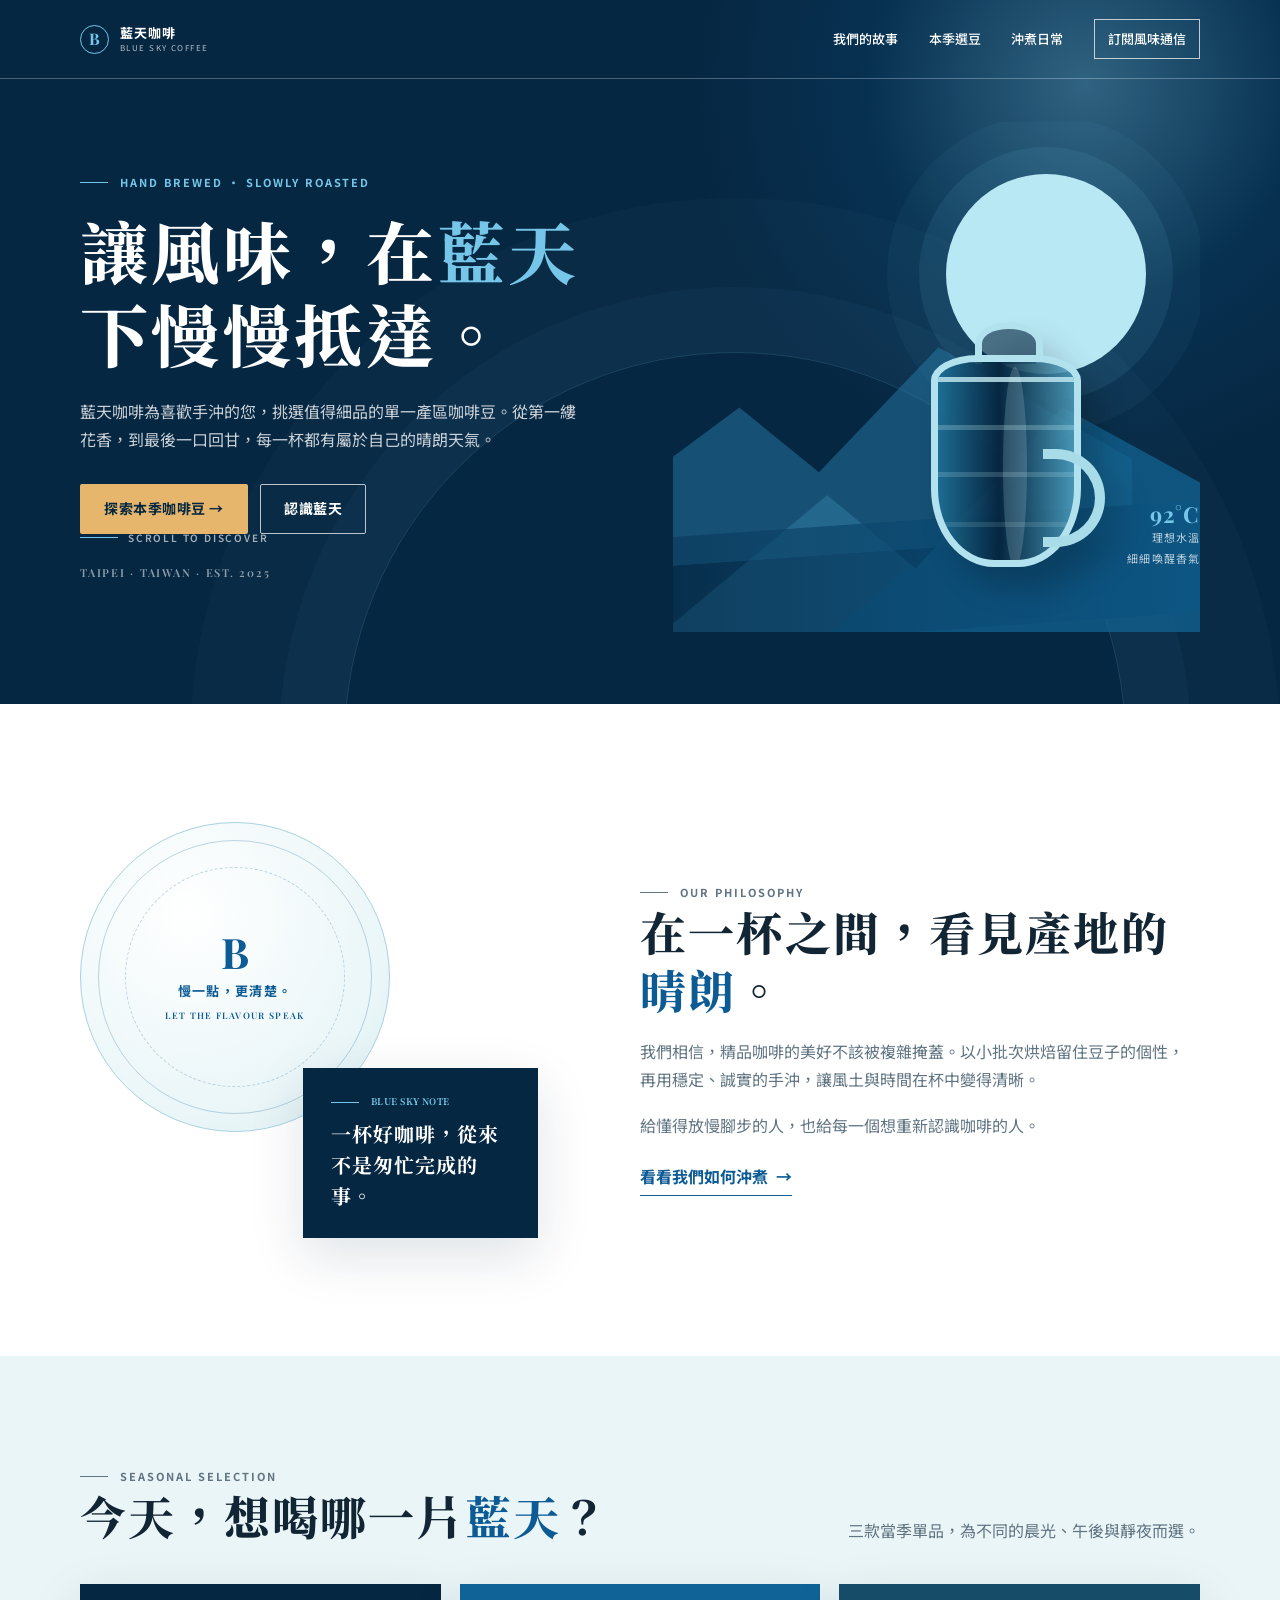
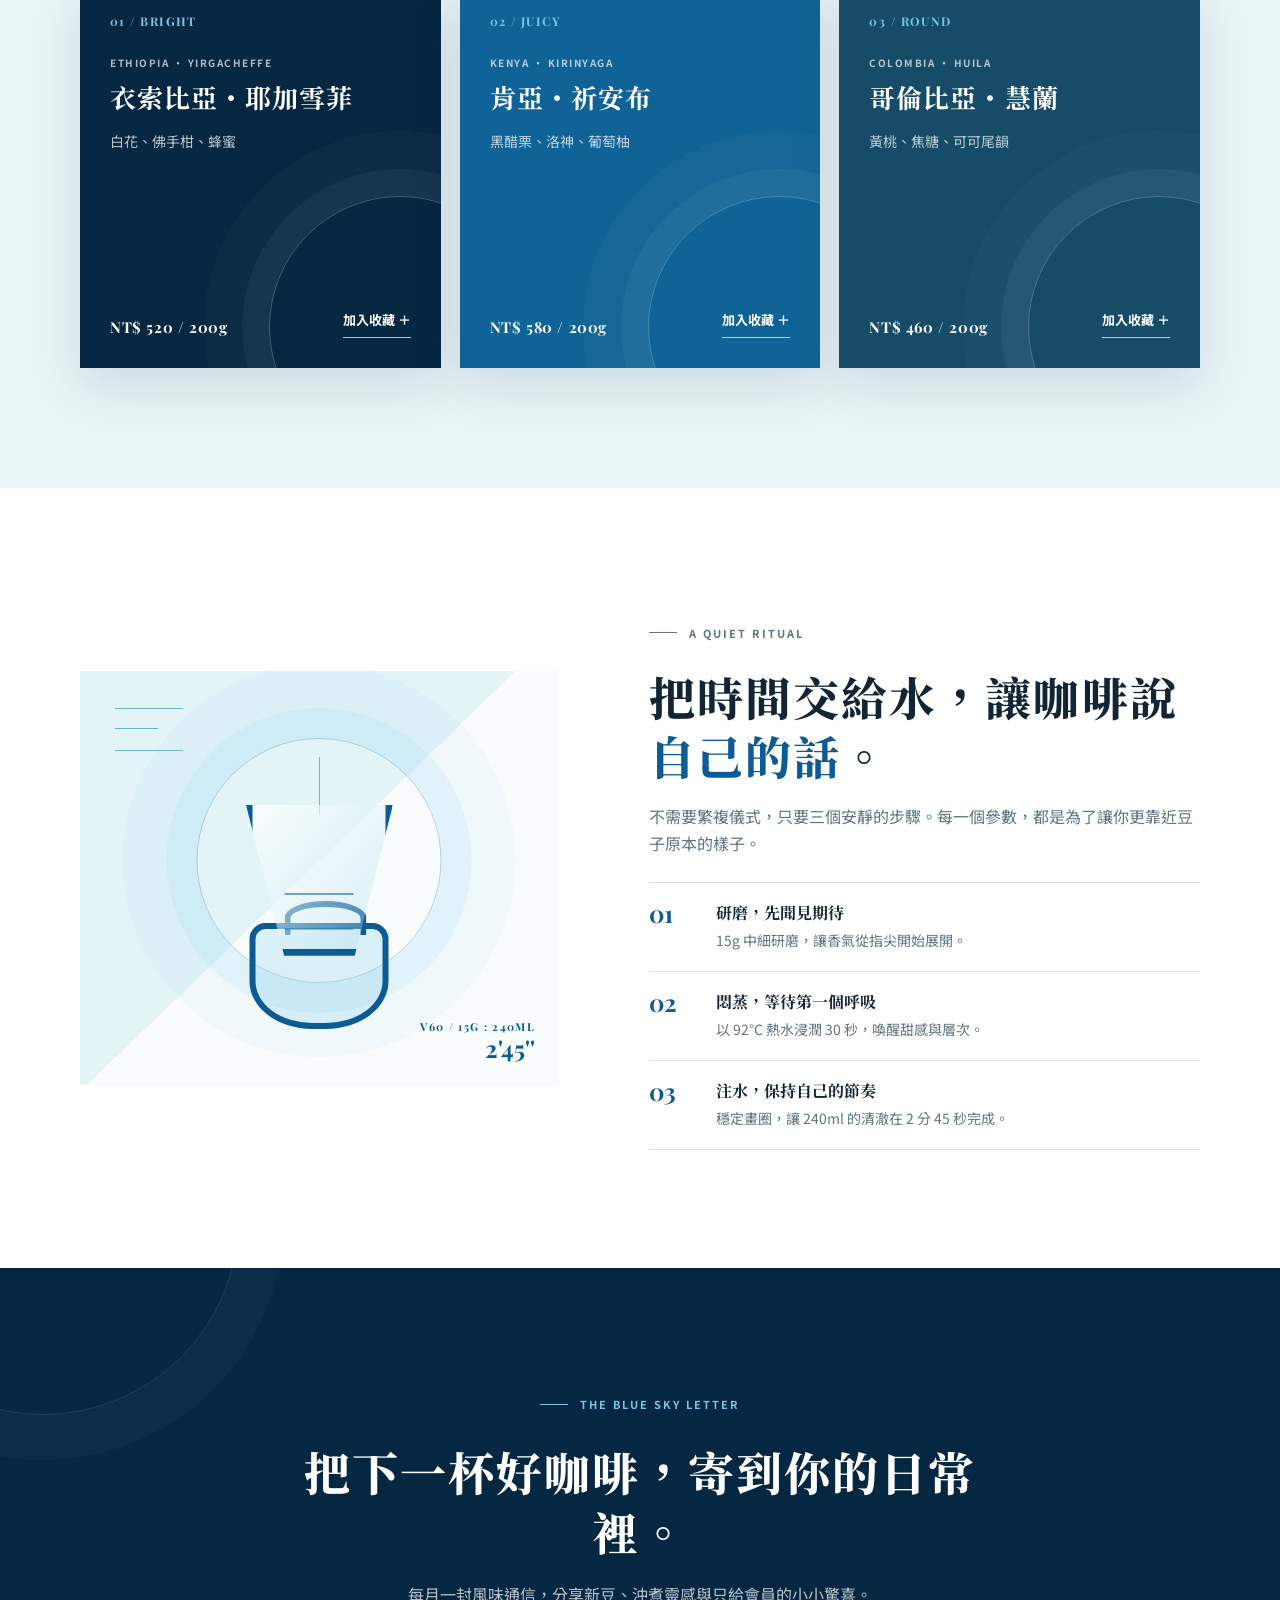
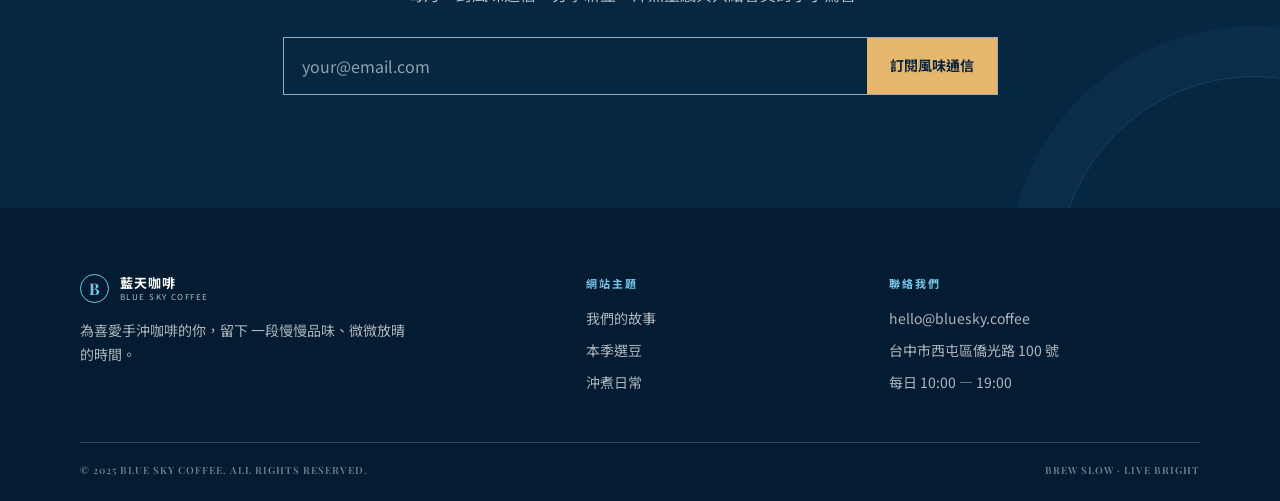
==== onepage/index.html @ ea9c05ab "Initial commit" ====
<!doctype html>
<html lang="zh-Hant">
<head>
  <meta charset="UTF-8">
  <meta name="viewport" content="width=device-width, initial-scale=1.0">
  <meta name="description" content="藍天咖啡，為手沖咖啡愛好者挑選當季精品咖啡豆，讓每一杯都清澈、明亮、值得細品。">
  <title>藍天咖啡｜讓風味，慢慢抵達</title>
  <link rel="preconnect" href="https://fonts.googleapis.com">
  <link rel="preconnect" href="https://fonts.gstatic.com" crossorigin>
  <link href="https://fonts.googleapis.com/css2?family=Noto+Sans+TC:wght@400;500;600;700&family=Noto+Serif+TC:wght@600;700;800;900&family=Playfair+Display:wght@600;700&display=swap" rel="stylesheet">
  <style>
    :root {
      --navy: #062742;
      --blue: #0c5b95;
      --sky: #75c6e8;
      --mist: #eaf5f7;
      --cream: #fbfaf6;
      --ink: #122534;
      --muted: #607482;
      --line: #d7e4e8;
      --sand: #e5b66b;
      --shadow: 0 18px 50px rgba(6, 39, 66, .13);
    }

    * { box-sizing: border-box; }
    html { scroll-behavior: smooth; }
    body {
      margin: 0;
      color: var(--ink);
      background: var(--cream);
      font: 16px/1.7 "Noto Sans TC", sans-serif;
      -webkit-font-smoothing: antialiased;
    }
    a { color: inherit; text-decoration: none; }
    button, input { font: inherit; }
    button { cursor: pointer; }
    .wrap { width: min(1120px, calc(100% - 48px)); margin: 0 auto; }
    .eyebrow {
      display: flex;
      align-items: center;
      gap: 12px;
      margin: 0 0 18px;
      color: var(--blue);
      font-size: 11px;
      font-weight: 700;
      letter-spacing: .18em;
    }
    .eyebrow::before { width: 28px; height: 1px; background: currentColor; content: ""; }
    .section-title {
      margin: 0;
      font: 800 clamp(30px, 4vw, 46px)/1.28 "Noto Serif TC", serif;
      letter-spacing: .045em;
    }
    .text-blue { color: var(--blue); }
    .button, .outline-link {
      display: inline-flex;
      min-height: 50px;
      align-items: center;
      justify-content: center;
      padding: 10px 23px;
      border: 1px solid transparent;
      border-radius: 2px;
      font-size: 14px;
      font-weight: 700;
      letter-spacing: .04em;
      transition: transform .25s ease, background-color .25s ease, color .25s ease, border-color .25s ease;
    }
    .button:hover, .outline-link:hover { transform: translateY(-2px); }
    .button--sand { color: var(--navy); background: var(--sand); }
    .button--sand:hover { background: #f1cb8b; }
    .button--dark { color: var(--navy); background: #fff; }
    .outline-link { border-color: rgba(255,255,255,.72); color: #fff; }
    .outline-link:hover { color: var(--navy); background: #fff; }
    :focus-visible { outline: 3px solid var(--sky); outline-offset: 4px; }

    /* Header & hero */
    .site-header { position: absolute; z-index: 20; top: 0; left: 0; width: 100%; border-bottom: 1px solid rgba(255,255,255,.28); }
    .nav { min-height: 78px; display: flex; align-items: center; justify-content: space-between; gap: 20px; }
    .brand { display: inline-flex; align-items: center; gap: 11px; color: #fff; }
    .brand-mark { width: 29px; height: 29px; display: grid; place-items: center; border: 1px solid var(--sky); border-radius: 50%; color: var(--sky); font: 700 16px/1 "Playfair Display", serif; }
    .brand-copy { display: grid; line-height: 1.05; }
    .brand-copy strong { font-size: 13px; letter-spacing: .08em; }
    .brand-copy small { margin-top: 4px; font-size: 8px; letter-spacing: .18em; opacity: .7; }
    .nav-links { display: flex; align-items: center; gap: clamp(16px, 2.4vw, 31px); }
    .nav-links a { position: relative; color: #fff; font-size: 13px; font-weight: 500; white-space: nowrap; }
    .nav-links a:not(.nav-cta)::after { position: absolute; right: 0; bottom: -5px; left: auto; width: 0; height: 1px; background: var(--sky); content: ""; transition: width .25s ease; }
    .nav-links a:not(.nav-cta):hover::after { right: auto; left: 0; width: 100%; }
    .nav-links .nav-cta { padding: 8px 13px; border: 1px solid rgba(255,255,255,.72); }
    .nav-links .nav-cta:hover { color: var(--navy); background: #fff; }
    .menu-toggle { display: none; width: 42px; height: 42px; border: 1px solid rgba(255,255,255,.7); color: #fff; background: transparent; font-size: 23px; line-height: 1; }

    .hero { position: relative; min-height: 704px; overflow: hidden; color: #fff; background: var(--navy); isolation: isolate; }
    .hero::before { position: absolute; z-index: -2; top: -320px; right: -210px; width: 810px; height: 810px; border-radius: 50%; background: radial-gradient(circle, rgba(117,198,232,.38), rgba(12,91,149,.18) 38%, transparent 69%); content: ""; }
    .hero::after { position: absolute; z-index: -1; right: 12%; bottom: -430px; width: 780px; height: 780px; border: 1px solid rgba(117,198,232,.18); border-radius: 50%; box-shadow: 0 0 0 65px rgba(117,198,232,.035), 0 0 0 154px rgba(117,198,232,.025); content: ""; }
    .hero-grid { min-height: 704px; display: grid; grid-template-columns: 1.02fr .98fr; gap: 45px; align-items: center; padding: 122px 0 72px; }
    .hero-copy { position: relative; z-index: 2; }
    .hero .eyebrow { color: var(--sky); }
    .hero h1 { max-width: 650px; margin: 0 0 23px; font: 800 clamp(42px, 5.5vw, 68px)/1.22 "Noto Serif TC", serif; letter-spacing: .05em; }
    .hero h1 span { color: var(--sky); }
    .hero-lede { max-width: 500px; margin: 0; color: rgba(255,255,255,.79); font-size: 16px; }
    .hero-actions { display: flex; flex-wrap: wrap; gap: 12px; margin-top: 31px; }
    .hero-note { margin: 31px 0 0; color: rgba(255,255,255,.55); font: 600 11px/1.5 "Playfair Display", serif; letter-spacing: .16em; }
    .scroll-cue { position: absolute; bottom: 35px; left: 0; display: flex; align-items: center; gap: 10px; color: rgba(255,255,255,.63); font-size: 10px; font-weight: 600; letter-spacing: .18em; }
    .scroll-cue::before { width: 38px; height: 1px; background: var(--sky); content: ""; }

    .hero-art { position: relative; align-self: stretch; min-height: 470px; overflow: hidden; }
    .hero-art .sun { position: absolute; top: 52px; right: 54px; width: clamp(138px, 18vw, 200px); aspect-ratio: 1; border-radius: 50%; background: #b9e8f5; box-shadow: 0 0 0 27px rgba(117,198,232,.09), 0 0 0 59px rgba(117,198,232,.045); }
    .mountain { position: absolute; right: -11%; bottom: 6px; width: 116%; height: 260px; transform: skewY(-9deg); transform-origin: right bottom; background: linear-gradient(146deg, transparent 0 27%, rgba(61,145,184,.36) 27.3% 48%, rgba(17,97,143,.77) 48.3%); clip-path: polygon(0 62%, 28% 20%, 44% 57%, 68% 4%, 100% 57%, 100% 100%, 0 100%); }
    .mountain--back { right: 13%; bottom: 98px; width: 108%; height: 220px; opacity: .46; transform: skewY(-4deg); background: #2a81ae; clip-path: polygon(0 84%, 31% 30%, 45% 62%, 66% 9%, 100% 66%, 100% 100%, 0 100%); }
    .horizon { position: absolute; right: -4%; bottom: 0; width: 116%; height: 112px; background: linear-gradient(90deg, rgba(7,45,75,.5), #0d5684); transform: skewY(-4deg); }
    .coffee-vessel { position: absolute; z-index: 4; right: 18%; bottom: 36px; width: 192px; height: 274px; filter: drop-shadow(18px 22px 14px rgba(0,0,0,.22)); }
    .vessel-neck { position: absolute; top: 0; left: 62px; width: 68px; height: 42px; border: 7px solid #b3e2ef; border-bottom: 0; border-radius: 50% 50% 0 0; background: rgba(6,39,66,.62); }
    .vessel-body { position: absolute; top: 33px; left: 18px; width: 150px; height: 212px; border: 7px solid #b3e2ef; border-radius: 31% 31% 42% 42% / 12% 12% 37% 37%; background: linear-gradient(90deg, rgba(30,112,151,.9), rgba(5,35,60,.9) 45%, rgba(83,167,198,.8)); overflow: hidden; }
    .vessel-body::before { position: absolute; top: 15px; left: 0; width: 100%; height: 5px; background: rgba(197,237,244,.8); box-shadow: 0 48px rgba(197,237,244,.25), 0 95px rgba(197,237,244,.18), 0 145px rgba(197,237,244,.13); content: ""; }
    .vessel-body::after { position: absolute; top: 5px; left: 48%; width: 24px; height: 200px; border-radius: 50%; background: rgba(218,247,251,.17); content: ""; }
    .vessel-handle { position: absolute; right: 0; bottom: 49px; width: 62px; height: 98px; border: 10px solid #a9dce9; border-left: 0; border-radius: 0 53px 53px 0; }
    .art-label { position: absolute; z-index: 5; right: 0; bottom: 64px; display: grid; gap: 3px; color: rgba(255,255,255,.73); font-size: 11px; letter-spacing: .1em; text-align: right; }
    .art-label strong { color: var(--sky); font: 700 22px/1 "Playfair Display", serif; }

    /* Story */
    .story { padding: 118px 0; background: #fff; }
    .story-grid { display: grid; grid-template-columns: .9fr 1.1fr; gap: clamp(45px, 8vw, 105px); align-items: center; }
    .story-visual { position: relative; min-height: 416px; }
    .seal { position: absolute; top: 0; left: 0; width: 310px; height: 310px; display: grid; place-items: center; border: 1px solid #a8d2df; border-radius: 50%; color: var(--blue); background: radial-gradient(circle at 35% 30%, #fff 0, #eaf6f8 68%, #d9edf1 100%); }
    .seal::before, .seal::after { position: absolute; border: 1px solid rgba(12,91,149,.25); border-radius: 50%; content: ""; }
    .seal::before { inset: 17px; }
    .seal::after { inset: 44px; border-style: dashed; }
    .seal-inner { position: relative; z-index: 1; display: grid; gap: 7px; text-align: center; }
    .seal-inner b { font: 700 42px/1 "Playfair Display", serif; }
    .seal-inner span { font-size: 13px; font-weight: 700; letter-spacing: .1em; }
    .seal-inner small { font: 600 9px/1.5 "Playfair Display", serif; letter-spacing: .15em; }
    .blue-note { position: absolute; right: 0; bottom: 0; width: 235px; padding: 27px 28px; color: #fff; background: var(--navy); box-shadow: var(--shadow); }
    .blue-note .eyebrow { margin-bottom: 9px; color: var(--sky); font-size: 9px; }
    .blue-note p { margin: 0; font: 700 20px/1.55 "Noto Serif TC", serif; letter-spacing: .05em; }
    .story-copy p { margin: 19px 0 0; color: var(--muted); }
    .inline-link { display: inline-flex; align-items: center; gap: 8px; margin-top: 24px; padding-bottom: 5px; border-bottom: 1px solid var(--blue); color: var(--blue); font-weight: 700; }
    .inline-link:hover { color: var(--navy); }

    /* Coffee collection */
    .coffee { padding: 111px 0 120px; background: var(--mist); }
    .section-heading { display: flex; align-items: end; justify-content: space-between; gap: 40px; margin-bottom: 39px; }
    .section-heading p { max-width: 370px; margin: 0; color: var(--muted); }
    .coffee-grid { display: grid; grid-template-columns: repeat(3, 1fr); gap: 19px; }
    .coffee-card { position: relative; min-height: 384px; display: flex; flex-direction: column; overflow: hidden; padding: 30px; color: #fff; background: var(--navy); box-shadow: var(--shadow); }
    .coffee-card:nth-child(2) { background: #106396; }
    .coffee-card:nth-child(3) { background: #164c68; }
    .coffee-card::after { position: absolute; right: -90px; bottom: -90px; width: 260px; height: 260px; border: 1px solid rgba(255,255,255,.24); border-radius: 50%; box-shadow: 0 0 0 27px rgba(255,255,255,.045), 0 0 0 65px rgba(255,255,255,.025); content: ""; }
    .card-top, .coffee-card h3, .flavour, .card-footer { position: relative; z-index: 1; }
    .card-top { color: var(--sky); font: 700 12px/1.3 "Playfair Display", serif; letter-spacing: .12em; }
    .origin { margin: 25px 0 8px; color: rgba(255,255,255,.69); font-size: 10px; font-weight: 700; letter-spacing: .15em; }
    .coffee-card h3 { margin: 0; font: 700 26px/1.38 "Noto Serif TC", serif; letter-spacing: .04em; }
    .flavour { margin: 15px 0 0; color: rgba(255,255,255,.73); font-size: 14px; }
    .card-footer { display: flex; align-items: end; justify-content: space-between; gap: 14px; margin-top: auto; }
    .price { font: 700 15px/1.3 "Playfair Display", serif; letter-spacing: .04em; }
    .save-coffee { padding: 0 0 5px; border: 0; border-bottom: 1px solid rgba(255,255,255,.72); color: #fff; background: transparent; font-size: 13px; font-weight: 700; white-space: nowrap; transition: color .2s, border-color .2s; }
    .save-coffee:hover { border-color: var(--sand); color: var(--sand); }

    /* Brew */
    .brew { padding: 118px 0; background: #fff; }
    .brew-grid { display: grid; grid-template-columns: .93fr 1.07fr; gap: clamp(42px, 8vw, 90px); align-items: center; }
    .brew-art { position: relative; height: 414px; overflow: hidden; background: linear-gradient(136deg, #e3f4f7 0 48%, #f8fcfc 48% 100%); }
    .brew-art::before { position: absolute; top: 37px; left: 35px; width: 68px; height: 41px; border-top: 1px solid #6cb4ce; border-bottom: 1px solid #6cb4ce; content: ""; }
    .brew-art::after { position: absolute; top: 57px; left: 35px; width: 43px; border-top: 1px solid #6cb4ce; content: ""; }
    .water-rings { position: absolute; top: 67px; left: 50%; width: 245px; height: 245px; border: 1px solid rgba(12,91,149,.27); border-radius: 50%; transform: translateX(-50%); box-shadow: 0 0 0 30px rgba(117,198,232,.12), 0 0 0 74px rgba(117,198,232,.065); }
    .water-rings::before { position: absolute; top: 18px; left: 50%; width: 1px; height: 58px; background: #6bb8d1; content: ""; transform: translateX(-50%); }
    .dripper { position: absolute; z-index: 2; top: 134px; left: 50%; width: 147px; height: 151px; border: 7px solid var(--blue); border-top: 0; background: linear-gradient(130deg, rgba(255,255,255,.85), rgba(117,198,232,.25)); clip-path: polygon(0 0, 100% 0, 74% 100%, 26% 100%); transform: translateX(-50%); }
    .dripper::after { position: absolute; right: 32px; bottom: 19px; left: 32px; height: 33px; border-top: 2px solid rgba(12,91,149,.55); border-bottom: 2px solid rgba(12,91,149,.35); content: ""; }
    .carafe { position: absolute; z-index: 1; bottom: 56px; left: 50%; width: 139px; height: 106px; border: 6px solid var(--blue); border-radius: 16px 16px 45% 45%; background: rgba(117,198,232,.23); transform: translateX(-50%); }
    .carafe::before { position: absolute; top: -28px; left: 29px; width: 70px; height: 28px; border: 6px solid var(--blue); border-bottom: 0; border-radius: 50% 50% 0 0; content: ""; }
    .brew-caption { position: absolute; right: 24px; bottom: 19px; color: var(--blue); text-align: right; }
    .brew-caption span { display: block; font: 700 11px/1.5 "Playfair Display", serif; letter-spacing: .12em; }
    .brew-caption strong { font: 700 24px/1.1 "Playfair Display", serif; }
    .brew-copy > p { margin: 18px 0 25px; color: var(--muted); }
    .brew-steps { border-top: 1px solid var(--line); }
    .brew-step { display: grid; grid-template-columns: 52px 1fr; gap: 15px; padding: 18px 0; border-bottom: 1px solid var(--line); }
    .step-number { color: var(--blue); font: 700 24px/1 "Playfair Display", serif; }
    .brew-step h3 { margin: 0; font: 700 16px/1.5 "Noto Serif TC", serif; }
    .brew-step p { margin: 4px 0 0; color: var(--muted); font-size: 14px; }

    /* Subscribe and footer */
    .visit { position: relative; overflow: hidden; padding: 108px 0 113px; color: #fff; text-align: center; background: var(--navy); }
    .visit::before, .visit::after { position: absolute; width: 390px; height: 390px; border: 1px solid rgba(117,198,232,.17); border-radius: 50%; content: ""; }
    .visit::before { top: -245px; left: -153px; box-shadow: 0 0 0 45px rgba(117,198,232,.035); }
    .visit::after { right: -170px; bottom: -260px; box-shadow: 0 0 0 50px rgba(117,198,232,.035); }
    .visit .wrap { position: relative; z-index: 1; max-width: 715px; }
    .visit .eyebrow { justify-content: center; color: var(--sky); }
    .visit h2 { margin: 0; font: 800 clamp(30px, 4vw, 46px)/1.3 "Noto Serif TC", serif; letter-spacing: .045em; }
    .visit p { max-width: 510px; margin: 19px auto 29px; color: rgba(255,255,255,.72); }
    .subscribe-form { display: flex; min-height: 58px; border: 1px solid rgba(255,255,255,.62); }
    .subscribe-form input { min-width: 0; flex: 1; padding: 0 18px; border: 0; color: #fff; outline: none; background: transparent; }
    .subscribe-form input::placeholder { color: rgba(255,255,255,.56); }
    .subscribe-form button { padding: 0 23px; border: 0; color: var(--navy); background: var(--sand); font-size: 14px; font-weight: 700; white-space: nowrap; transition: background .2s; }
    .subscribe-form button:hover { background: #f1cb8b; }
    .site-footer { padding: 66px 0 23px; color: rgba(255,255,255,.68); background: #031c31; }
    .footer-grid { display: grid; grid-template-columns: 1.45fr .8fr 1fr; gap: 55px; padding-bottom: 48px; }
    .footer-brand .brand { margin-bottom: 16px; }
    .footer-brand p { max-width: 330px; margin: 0; font-size: 14px; }
    .footer-title { margin: 0 0 14px; color: var(--sky); font-size: 11px; font-weight: 700; letter-spacing: .18em; }
    .footer-links { display: grid; gap: 8px; font-size: 14px; }
    .footer-links a:hover { color: var(--sky); }
    .footer-links address { font-style: normal; }
    .footer-bottom { display: flex; justify-content: space-between; gap: 20px; padding-top: 20px; border-top: 1px solid rgba(255,255,255,.17); color: rgba(255,255,255,.44); font: 600 10px/1.5 "Playfair Display", serif; letter-spacing: .1em; }

    .toast { position: fixed; z-index: 50; right: 22px; bottom: 22px; max-width: min(370px, calc(100vw - 44px)); padding: 14px 18px; border-left: 3px solid var(--sand); color: #fff; background: var(--navy); box-shadow: var(--shadow); font-size: 14px; opacity: 0; pointer-events: none; transform: translateY(12px); transition: opacity .25s ease, transform .25s ease; }
    .toast.show { opacity: 1; transform: translateY(0); }
    .reveal { opacity: 0; transform: translateY(18px); transition: opacity .65s ease, transform .65s ease; }
    .reveal.visible { opacity: 1; transform: translateY(0); }

    @media (max-width: 820px) {
      .menu-toggle { display: grid; place-items: center; }
      .nav { position: relative; }
      .nav-links { position: absolute; top: 78px; right: -24px; left: -24px; max-height: 0; display: grid; gap: 0; overflow: hidden; background: #05233c; transition: max-height .35s ease; }
      .nav-links.open { max-height: 300px; border-top: 1px solid rgba(255,255,255,.16); }
      .nav-links a { display: block; padding: 13px 24px; }
      .nav-links .nav-cta { margin: 5px 24px 15px; padding: 10px 13px; text-align: center; }
      .hero { min-height: 710px; }
      .hero-grid { min-height: 710px; grid-template-columns: 1fr; gap: 0; padding: 118px 0 43px; }
      .hero-art { min-height: 276px; margin-top: -9px; }
      .hero-art .sun { top: 19px; right: 20%; width: 130px; }
      .mountain { height: 180px; }
      .mountain--back { bottom: 69px; height: 150px; }
      .coffee-vessel { right: 17%; bottom: -12px; transform: scale(.72); transform-origin: bottom right; }
      .art-label { display: none; }
      .scroll-cue { display: none; }
      .story-grid, .brew-grid { grid-template-columns: 1fr; }
      .story-visual { max-width: 525px; width: 100%; min-height: 400px; }
      .coffee-grid { grid-template-columns: repeat(2, 1fr); }
      .coffee-card:nth-child(3) { grid-column: span 2; }
      .footer-grid { grid-template-columns: 1fr 1fr; }
      .footer-brand { grid-column: 1 / -1; }
    }
    @media (max-width: 560px) {
      .wrap { width: calc(100% - 34px); }
      .nav-links { right: -17px; left: -17px; }
      .hero { min-height: 680px; }
      .hero-grid { min-height: 680px; padding-top: 106px; }
      .hero h1 { font-size: 40px; }
      .hero-lede { font-size: 14px; }
      .hero-actions { gap: 9px; margin-top: 24px; }
      .hero-actions .button, .hero-actions .outline-link { min-height: 46px; padding: 8px 15px; font-size: 13px; }
      .hero-note { margin-top: 21px; }
      .hero-art { min-height: 219px; }
      .hero-art .sun { width: 92px; }
      .coffee-vessel { right: 5%; bottom: -48px; transform: scale(.57); }
      .story, .coffee, .brew { padding: 76px 0; }
      .seal { width: 245px; height: 245px; }
      .seal-inner b { font-size: 35px; }
      .story-visual { min-height: 347px; }
      .blue-note { width: 185px; padding: 20px; }
      .blue-note p { font-size: 16px; }
      .section-heading { display: block; margin-bottom: 28px; }
      .section-heading p { margin-top: 14px; font-size: 14px; }
      .coffee-grid { grid-template-columns: 1fr; }
      .coffee-card, .coffee-card:nth-child(3) { min-height: 330px; grid-column: auto; }
      .coffee-card { padding: 25px; }
      .brew-art { height: 310px; }
      .water-rings { top: 45px; width: 178px; height: 178px; box-shadow: 0 0 0 23px rgba(117,198,232,.12), 0 0 0 53px rgba(117,198,232,.065); }
      .dripper { top: 95px; transform: translateX(-50%) scale(.75); }
      .carafe { bottom: 37px; transform: translateX(-50%) scale(.75); }
      .visit { padding: 76px 0; }
      .subscribe-form { display: grid; gap: 0; border: 0; }
      .subscribe-form input { min-height: 54px; border: 1px solid rgba(255,255,255,.62); }
      .subscribe-form button { min-height: 54px; margin-top: 10px; }
      .footer-grid { grid-template-columns: 1fr; gap: 33px; }
      .footer-brand { grid-column: auto; }
      .footer-bottom { display: grid; gap: 8px; }
    }
    @media (prefers-reduced-motion: reduce) {
      html { scroll-behavior: auto; }
      *, *::before, *::after { transition-duration: .01ms !important; animation-duration: .01ms !important; animation-iteration-count: 1 !important; }
      .reveal { opacity: 1; transform: none; }
    }
  </style>
</head>
<body>
  <header class="site-header" id="top">
    <nav class="nav wrap" aria-label="主要導覽">
      <a class="brand" href="#top" aria-label="回到藍天咖啡首頁">
        <span class="brand-mark" aria-hidden="true">B</span>
        <span class="brand-copy"><strong>藍天咖啡</strong><small>BLUE SKY COFFEE</small></span>
      </a>
      <button class="menu-toggle" type="button" aria-controls="navLinks" aria-expanded="false" aria-label="開啟導覽選單">☰</button>
      <div class="nav-links" id="navLinks">
        <a href="#story">我們的故事</a>
        <a href="#coffee">本季選豆</a>
        <a href="#brew">沖煮日常</a>
        <a class="nav-cta" href="#visit">訂閱風味通信</a>
      </div>
    </nav>
  </header>

  <main>
    <section class="hero" aria-labelledby="heroTitle">
      <div class="wrap hero-grid">
        <div class="hero-copy">
          <p class="eyebrow">HAND BREWED · SLOWLY ROASTED</p>
          <h1 id="heroTitle">讓風味，在<span>藍天</span>下慢慢抵達。</h1>
          <p class="hero-lede">藍天咖啡為喜歡手沖的您，挑選值得細品的單一產區咖啡豆。從第一縷花香，到最後一口回甘，每一杯都有屬於自己的晴朗天氣。</p>
          <div class="hero-actions">
            <a class="button button--sand" href="#coffee">探索本季咖啡豆 →</a>
            <a class="outline-link" href="#story">認識藍天</a>
          </div>
          <p class="hero-note">TAIPEI · TAIWAN · EST. 2025</p>
          <span class="scroll-cue">SCROLL TO DISCOVER</span>
        </div>
        <div class="hero-art" aria-hidden="true">
          <div class="sun"></div>
          <div class="mountain mountain--back"></div>
          <div class="mountain"></div>
          <div class="horizon"></div>
          <div class="coffee-vessel"><div class="vessel-neck"></div><div class="vessel-body"></div><div class="vessel-handle"></div></div>
          <div class="art-label"><strong>92°C</strong><span>理想水溫</span><span>細細喚醒香氣</span></div>
        </div>
      </div>
    </section>

    <section class="story" id="story" aria-labelledby="storyTitle">
      <div class="wrap story-grid">
        <div class="story-visual reveal" aria-hidden="true">
          <div class="seal"><div class="seal-inner"><b>B</b><span>慢一點，更清楚。</span><small>LET THE FLAVOUR SPEAK</small></div></div>
          <aside class="blue-note"><p class="eyebrow">BLUE SKY NOTE</p><p>一杯好咖啡，從來不是匆忙完成的事。</p></aside>
        </div>
        <div class="story-copy reveal">
          <p class="eyebrow">OUR PHILOSOPHY</p>
          <h2 class="section-title" id="storyTitle">在一杯之間，看見產地的<span class="text-blue">晴朗</span>。</h2>
          <p>我們相信，精品咖啡的美好不該被複雜掩蓋。以小批次烘焙留住豆子的個性，再用穩定、誠實的手沖，讓風土與時間在杯中變得清晰。</p>
          <p>給懂得放慢腳步的人，也給每一個想重新認識咖啡的人。</p>
          <a class="inline-link" href="#brew">看看我們如何沖煮 <span aria-hidden="true">→</span></a>
        </div>
      </div>
    </section>

    <section class="coffee" id="coffee" aria-labelledby="coffeeTitle">
      <div class="wrap">
        <div class="section-heading reveal">
          <div><p class="eyebrow">SEASONAL SELECTION</p><h2 class="section-title" id="coffeeTitle">今天，想喝哪一片<span class="text-blue">藍天</span>？</h2></div>
          <p>三款當季單品，為不同的晨光、午後與靜夜而選。</p>
        </div>
        <div class="coffee-grid">
          <article class="coffee-card reveal">
            <div class="card-top">01 / BRIGHT</div><p class="origin">ETHIOPIA · YIRGACHEFFE</p><h3>衣索比亞・耶加雪菲</h3><p class="flavour">白花、佛手柑、蜂蜜</p>
            <div class="card-footer"><span class="price">NT$ 520 / 200g</span><button class="save-coffee" type="button" data-coffee="衣索比亞・耶加雪菲">加入收藏 ＋</button></div>
          </article>
          <article class="coffee-card reveal">
            <div class="card-top">02 / JUICY</div><p class="origin">KENYA · KIRINYAGA</p><h3>肯亞・祈安布</h3><p class="flavour">黑醋栗、洛神、葡萄柚</p>
            <div class="card-footer"><span class="price">NT$ 580 / 200g</span><button class="save-coffee" type="button" data-coffee="肯亞・祈安布">加入收藏 ＋</button></div>
          </article>
          <article class="coffee-card reveal">
            <div class="card-top">03 / ROUND</div><p class="origin">COLOMBIA · HUILA</p><h3>哥倫比亞・慧蘭</h3><p class="flavour">黃桃、焦糖、可可尾韻</p>
            <div class="card-footer"><span class="price">NT$ 460 / 200g</span><button class="save-coffee" type="button" data-coffee="哥倫比亞・慧蘭">加入收藏 ＋</button></div>
          </article>
        </div>
      </div>
    </section>

    <section class="brew" id="brew" aria-labelledby="brewTitle">
      <div class="wrap brew-grid">
        <div class="brew-art reveal" aria-hidden="true"><div class="water-rings"></div><div class="dripper"></div><div class="carafe"></div><div class="brew-caption"><span>V60 / 15G : 240ML</span><strong>2'45''</strong></div></div>
        <div class="brew-copy reveal">
          <p class="eyebrow">A QUIET RITUAL</p>
          <h2 class="section-title" id="brewTitle">把時間交給水，讓咖啡說<span class="text-blue">自己的話</span>。</h2>
          <p>不需要繁複儀式，只要三個安靜的步驟。每一個參數，都是為了讓你更靠近豆子原本的樣子。</p>
          <div class="brew-steps">
            <div class="brew-step"><span class="step-number">01</span><div><h3>研磨，先聞見期待</h3><p>15g 中細研磨，讓香氣從指尖開始展開。</p></div></div>
            <div class="brew-step"><span class="step-number">02</span><div><h3>悶蒸，等待第一個呼吸</h3><p>以 92°C 熱水浸潤 30 秒，喚醒甜感與層次。</p></div></div>
            <div class="brew-step"><span class="step-number">03</span><div><h3>注水，保持自己的節奏</h3><p>穩定畫圈，讓 240ml 的清澈在 2 分 45 秒完成。</p></div></div>
          </div>
        </div>
      </div>
    </section>

    <section class="visit" id="visit" aria-labelledby="visitTitle">
      <div class="wrap reveal">
        <p class="eyebrow">THE BLUE SKY LETTER</p>
        <h2 id="visitTitle">把下一杯好咖啡，寄到你的日常裡。</h2>
        <p>每月一封風味通信，分享新豆、沖煮靈感與只給會員的小小驚喜。</p>
        <form class="subscribe-form" id="subscribeForm">
          <input type="email" aria-label="電子郵件地址" placeholder="your@email.com" required>
          <button type="submit">訂閱風味通信</button>
        </form>
      </div>
    </section>
  </main>

  <footer class="site-footer">
    <div class="wrap footer-grid">
      <div class="footer-brand"><a class="brand" href="#top" aria-label="回到藍天咖啡首頁"><span class="brand-mark" aria-hidden="true">B</span><span class="brand-copy"><strong>藍天咖啡</strong><small>BLUE SKY COFFEE</small></span></a><p>為喜愛手沖咖啡的你，留下 一段慢慢品味、微微放晴的時間。</p></div>
      <div><p class="footer-title">網站主題</p><div class="footer-links"><a href="#story">我們的故事</a><a href="#coffee">本季選豆</a><a href="#brew">沖煮日常</a></div></div>
      <div><p class="footer-title">聯絡我們</p><div class="footer-links"><a href="mailto:hello@bluesky.coffee">hello@bluesky.coffee</a><address>台中市西屯區僑光路 100 號</address><span>每日 10:00 — 19:00</span></div></div>
    </div>
    <div class="wrap footer-bottom"><span>© 2025 BLUE SKY COFFEE. ALL RIGHTS RESERVED.</span><span>BREW SLOW · LIVE BRIGHT</span></div>
  </footer>
  <div class="toast" role="status" aria-live="polite"></div>

  <script>
    (() => {
      const menuButton = document.querySelector('.menu-toggle');
      const navLinks = document.querySelector('.nav-links');
      const toast = document.querySelector('.toast');
      let toastTimer;

      const closeMenu = () => {
        navLinks.classList.remove('open');
        menuButton.setAttribute('aria-expanded', 'false');
        menuButton.setAttribute('aria-label', '開啟導覽選單');
        menuButton.textContent = '☰';
      };
      menuButton.addEventListener('click', () => {
        const opening = !navLinks.classList.contains('open');
        navLinks.classList.toggle('open', opening);
        menuButton.setAttribute('aria-expanded', String(opening));
        menuButton.setAttribute('aria-label', opening ? '關閉導覽選單' : '開啟導覽選單');
        menuButton.textContent = opening ? '×' : '☰';
      });
      navLinks.querySelectorAll('a').forEach(link => link.addEventListener('click', closeMenu));

      const showToast = message => {
        clearTimeout(toastTimer);
        toast.textContent = message;
        toast.classList.add('show');
        toastTimer = setTimeout(() => toast.classList.remove('show'), 2600);
      };
      document.querySelectorAll('[data-coffee]').forEach(button => {
        button.addEventListener('click', () => showToast(`已將「${button.dataset.coffee}」加入你的收藏。`));
      });
      document.querySelector('#subscribeForm').addEventListener('submit', event => {
        event.preventDefault();
        event.currentTarget.reset();
        showToast('謝謝訂閱，下一封晴朗的風味通信即將寄出。');
      });

      const revealItems = document.querySelectorAll('.reveal');
      const reducedMotion = window.matchMedia('(prefers-reduced-motion: reduce)').matches;
      if (!('IntersectionObserver' in window) || reducedMotion) {
        revealItems.forEach(item => item.classList.add('visible'));
      } else {
        const observer = new IntersectionObserver(entries => {
          entries.forEach(entry => {
            if (entry.isIntersecting) {
              entry.target.classList.add('visible');
              observer.unobserve(entry.target);
            }
          });
        }, { threshold: .12 });
        revealItems.forEach(item => observer.observe(item));
      }
    })();
  </script>
</body>
</html>
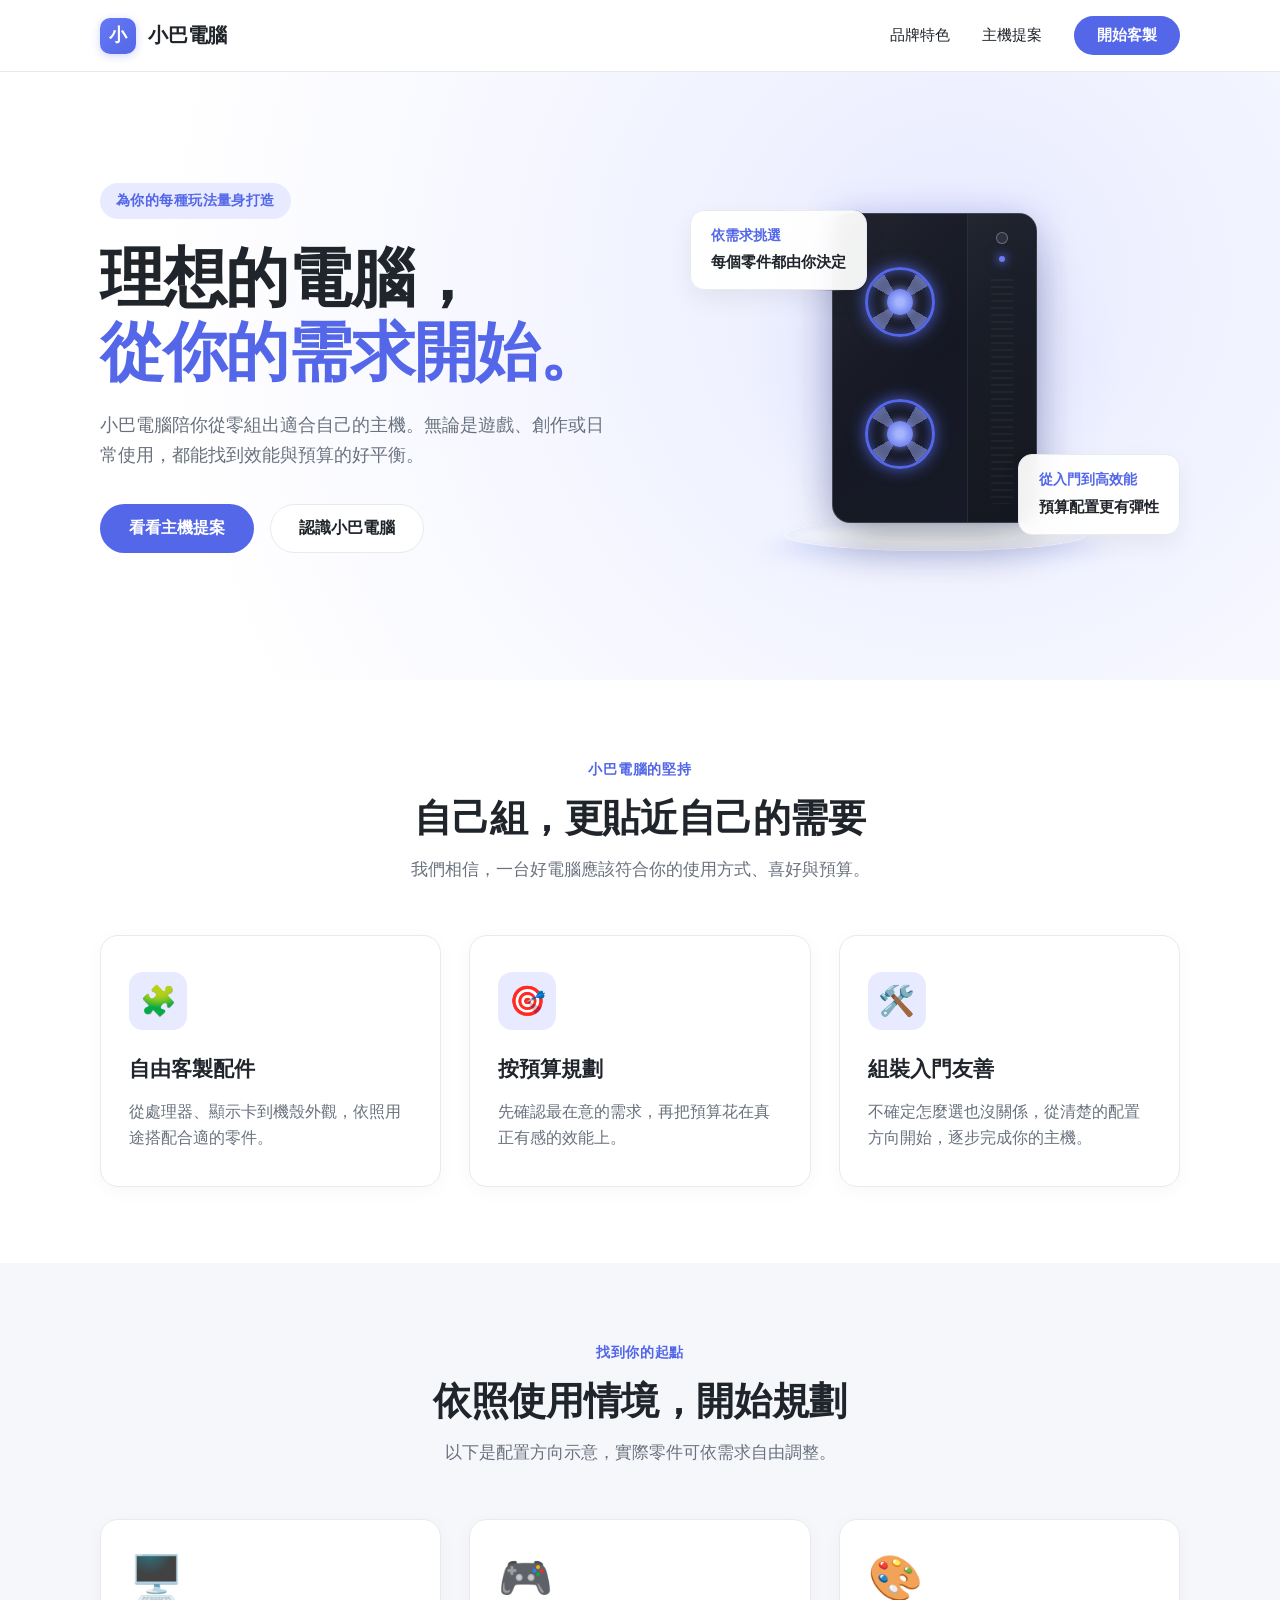
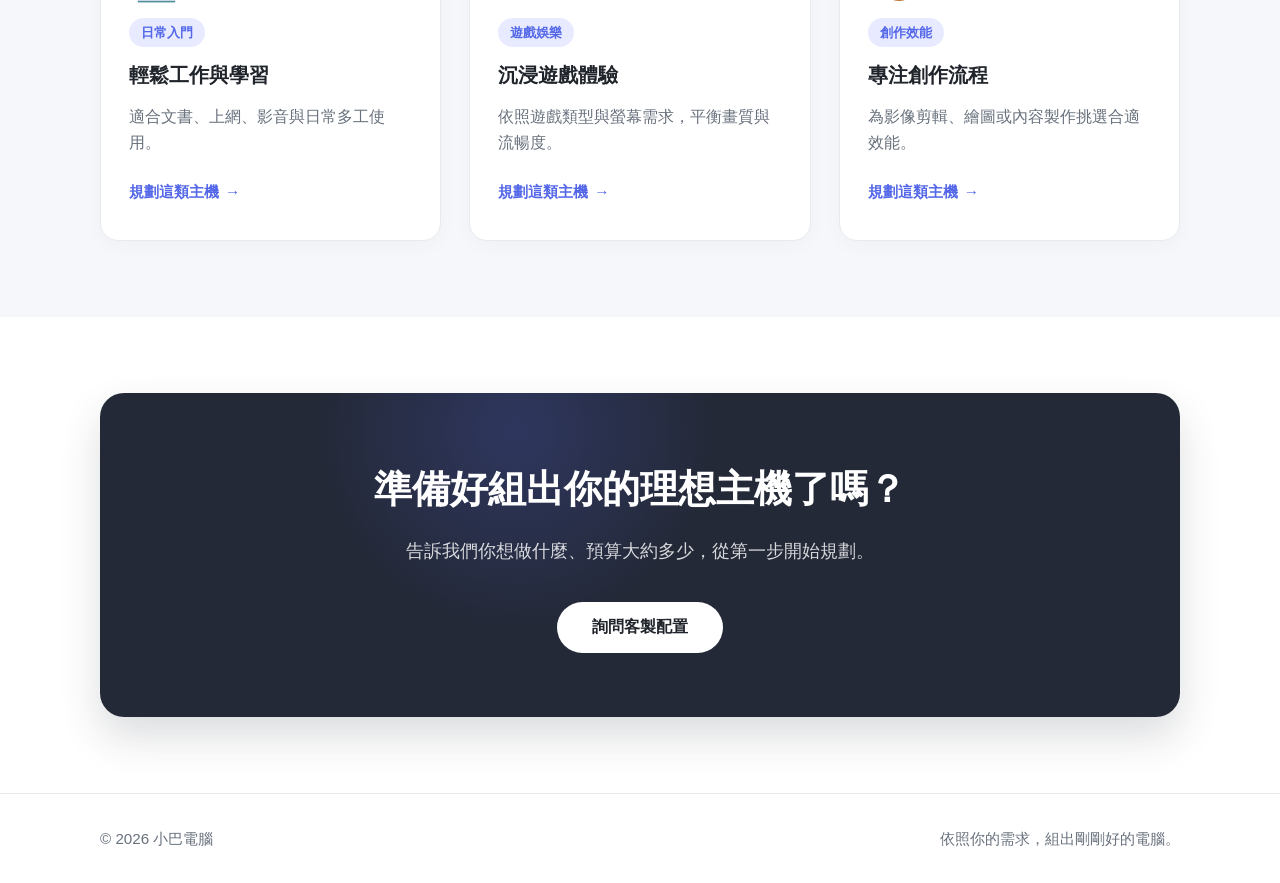
==== commit 734e94eb: "提交" ====
--- a/onepage/index.html
+++ b/onepage/index.html
@@ -1,450 +1,1007 @@
-<!doctype html>
+<!DOCTYPE html>
 <html lang="zh-Hant">
 <head>
   <meta charset="UTF-8">
   <meta name="viewport" content="width=device-width, initial-scale=1.0">
-  <meta name="description" content="藍天咖啡，為手沖咖啡愛好者挑選當季精品咖啡豆，讓每一杯都清澈、明亮、值得細品。">
-  <title>藍天咖啡｜讓風味，慢慢抵達</title>
-  <link rel="preconnect" href="https://fonts.googleapis.com">
-  <link rel="preconnect" href="https://fonts.gstatic.com" crossorigin>
-  <link href="https://fonts.googleapis.com/css2?family=Noto+Sans+TC:wght@400;500;600;700&family=Noto+Serif+TC:wght@600;700;800;900&family=Playfair+Display:wght@600;700&display=swap" rel="stylesheet">
+  <title>小巴電腦｜組出你的理想電腦</title>
+  <meta name="description" content="小巴電腦提供客製化電腦，陪你組出理想效能與風格。">
   <style>
+    /* CSS 變數與全域設定 */
     :root {
-      --navy: #062742;
-      --blue: #0c5b95;
-      --sky: #75c6e8;
-      --mist: #eaf5f7;
-      --cream: #fbfaf6;
-      --ink: #122534;
-      --muted: #607482;
-      --line: #d7e4e8;
-      --sand: #e5b66b;
-      --shadow: 0 18px 50px rgba(6, 39, 66, .13);
-    }
-
-    * { box-sizing: border-box; }
-    html { scroll-behavior: smooth; }
+      --color-text-main: #20242b;
+      --color-text-sub: #68717d;
+      --color-primary: #5367e8;
+      --color-primary-hover: #3e50c8;
+      --color-border: #e8eaee;
+      --color-bg-page: #ffffff;
+      --color-bg-secondary: #f6f7fb;
+      --color-accent-deco1: #e8ebff;
+      --color-accent-deco2: #f7f8ff;
+      --color-accent-deco3: #dce1ff;
+      --color-contact-bg: #242938;
+      --font-family: 'Noto Sans TC', 'Microsoft JhengHei', -apple-system, BlinkMacSystemFont, "Segoe UI", Roboto, "Helvetica Neue", Arial, sans-serif;
+      --max-width: 1120px;
+    }
+
+    /* CSS 重設 */
+    *, *::before, *::after {
+      box-sizing: border-box;
+      margin: 0;
+      padding: 0;
+    }
+
+    html {
+      scroll-behavior: smooth;
+    }
+
     body {
-      margin: 0;
-      color: var(--ink);
-      background: var(--cream);
-      font: 16px/1.7 "Noto Sans TC", sans-serif;
+      font-family: var(--font-family);
+      line-height: 1.65;
+      color: var(--color-text-main);
+      background-color: var(--color-bg-page);
       -webkit-font-smoothing: antialiased;
-    }
-    a { color: inherit; text-decoration: none; }
-    button, input { font: inherit; }
-    button { cursor: pointer; }
-    .wrap { width: min(1120px, calc(100% - 48px)); margin: 0 auto; }
-    .eyebrow {
-      display: flex;
+      -moz-osx-font-smoothing: grayscale;
+    }
+
+    a {
+      color: inherit;
+      text-decoration: none;
+    }
+
+    /* 版面容器 */
+    .container {
+      width: 100%;
+      max-width: var(--max-width);
+      margin-left: auto;
+      margin-right: auto;
+      padding-left: 20px;
+      padding-right: 20px;
+    }
+
+    /* 區塊標題組件 */
+    .section-header {
+      text-align: center;
+      max-width: 680px;
+      margin-left: auto;
+      margin-right: auto;
+      margin-bottom: 52px;
+    }
+
+    .section-eyebrow {
+      display: inline-block;
+      font-size: 0.9rem;
+      font-weight: 700;
+      color: var(--color-primary);
+      margin-bottom: 12px;
+      letter-spacing: 0.05em;
+    }
+
+    .section-title {
+      font-size: clamp(1.8rem, 3vw, 2.6rem);
+      font-weight: 800;
+      line-height: 1.25;
+      color: var(--color-text-main);
+      margin-bottom: 14px;
+      letter-spacing: -0.01em;
+    }
+
+    .section-subtitle {
+      font-size: 1.05rem;
+      color: var(--color-text-sub);
+      line-height: 1.65;
+    }
+
+    /* 按鈕樣式 */
+    .btn {
+      display: inline-flex;
+      align-items: center;
+      justify-content: center;
+      font-weight: 600;
+      font-size: 1rem;
+      border-radius: 9999px;
+      padding: 13px 28px;
+      transition: all 0.25s ease;
+      cursor: pointer;
+      border: 1px solid transparent;
+      text-decoration: none;
+      line-height: 1.3;
+    }
+
+    .btn:focus-visible {
+      outline: 2px solid var(--color-primary);
+      outline-offset: 3px;
+    }
+
+    .btn-primary {
+      background-color: var(--color-primary);
+      color: #ffffff;
+    }
+
+    .btn-primary:hover {
+      background-color: var(--color-primary-hover);
+      transform: translateY(-2px);
+      box-shadow: 0 6px 18px rgba(83, 103, 232, 0.35);
+    }
+
+    .btn-secondary {
+      background-color: #ffffff;
+      color: var(--color-text-main);
+      border-color: var(--color-border);
+    }
+
+    .btn-secondary:hover {
+      background-color: var(--color-accent-deco2);
+      border-color: var(--color-accent-deco3);
+      color: var(--color-primary);
+      transform: translateY(-2px);
+      box-shadow: 0 4px 14px rgba(0, 0, 0, 0.05);
+    }
+
+    /* 4.1 頂部導覽列 */
+    .site-header {
+      position: sticky;
+      top: 0;
+      z-index: 100;
+      height: 72px;
+      background-color: rgba(255, 255, 255, 0.88);
+      backdrop-filter: blur(12px);
+      -webkit-backdrop-filter: blur(12px);
+      border-bottom: 1px solid var(--color-border);
+      transition: height 0.2s ease;
+    }
+
+    .site-nav-container {
+      height: 100%;
+    }
+
+    .site-nav {
+      display: flex;
+      align-items: center;
+      justify-content: space-between;
+      height: 100%;
+    }
+
+    .brand-logo {
+      display: inline-flex;
       align-items: center;
       gap: 12px;
-      margin: 0 0 18px;
-      color: var(--blue);
-      font-size: 11px;
+      color: var(--color-text-main);
+      font-weight: 800;
+      font-size: 1.25rem;
+      letter-spacing: -0.01em;
+      transition: opacity 0.2s ease;
+    }
+
+    .brand-logo:hover {
+      opacity: 0.9;
+    }
+
+    .brand-badge {
+      width: 36px;
+      height: 36px;
+      border-radius: 10px;
+      background: linear-gradient(135deg, #6678f5 0%, #5367e8 100%);
+      color: #ffffff;
+      display: inline-flex;
+      align-items: center;
+      justify-content: center;
+      font-size: 1.15rem;
+      font-weight: 800;
+      box-shadow: 0 2px 8px rgba(83, 103, 232, 0.28);
+    }
+
+    .brand-name {
+      color: var(--color-text-main);
+    }
+
+    .nav-list {
+      display: flex;
+      align-items: center;
+      gap: 32px;
+      list-style: none;
+    }
+
+    .nav-link {
+      color: var(--color-text-main);
+      font-size: 0.95rem;
+      font-weight: 500;
+      transition: color 0.2s ease;
+    }
+
+    .nav-link:hover {
+      color: var(--color-primary);
+    }
+
+    .btn-nav {
+      padding: 9px 22px;
+      font-size: 0.925rem;
+    }
+
+    /* 4.2 首頁主視覺 (Hero) */
+    .hero-section {
+      position: relative;
+      background: radial-gradient(circle at 75% 35%, var(--color-accent-deco1) 0%, var(--color-accent-deco2) 48%, var(--color-bg-page) 78%);
+      padding: 76px 0 92px 0;
+      overflow: hidden;
+    }
+
+    .hero-grid {
+      display: grid;
+      grid-template-columns: 1.05fr 0.95fr;
+      gap: 48px;
+      align-items: center;
+    }
+
+    .hero-content {
+      display: flex;
+      flex-direction: column;
+      align-items: flex-start;
+    }
+
+    .hero-tag {
+      display: inline-block;
+      padding: 6px 16px;
+      background-color: var(--color-accent-deco1);
+      color: var(--color-primary);
+      font-size: 0.9rem;
       font-weight: 700;
-      letter-spacing: .18em;
-    }
-    .eyebrow::before { width: 28px; height: 1px; background: currentColor; content: ""; }
-    .section-title {
-      margin: 0;
-      font: 800 clamp(30px, 4vw, 46px)/1.28 "Noto Serif TC", serif;
-      letter-spacing: .045em;
-    }
-    .text-blue { color: var(--blue); }
-    .button, .outline-link {
+      border-radius: 9999px;
+      margin-bottom: 22px;
+      letter-spacing: 0.03em;
+    }
+
+    .hero-title {
+      font-size: clamp(2.5rem, 5vw, 4.35rem);
+      line-height: 1.16;
+      letter-spacing: -0.02em;
+      font-weight: 800;
+      color: var(--color-text-main);
+      margin-bottom: 22px;
+    }
+
+    .hero-title-highlight {
+      color: var(--color-primary);
+      display: inline-block;
+    }
+
+    .hero-desc {
+      font-size: 1.125rem;
+      line-height: 1.65;
+      color: var(--color-text-sub);
+      margin-bottom: 34px;
+      max-width: 520px;
+    }
+
+    .hero-actions {
+      display: flex;
+      gap: 16px;
+      flex-wrap: wrap;
+    }
+
+    /* 主視覺 CSS 插圖與浮動資訊卡 */
+    .hero-illustration-wrapper {
+      position: relative;
+      display: flex;
+      align-items: center;
+      justify-content: center;
+      min-height: 440px;
+    }
+
+    .hero-illustration {
+      position: relative;
+      width: 100%;
+      height: 100%;
+      min-height: 440px;
+      display: flex;
+      align-items: center;
+      justify-content: center;
+    }
+
+    .illustration-ambient {
+      position: absolute;
+      width: 380px;
+      height: 380px;
+      background: radial-gradient(circle, var(--color-accent-deco3) 0%, rgba(220, 225, 255, 0) 70%);
+      border-radius: 50%;
+      pointer-events: none;
+      z-index: 1;
+    }
+
+    .illustration-pedestal {
+      position: absolute;
+      bottom: 22px;
+      width: 300px;
+      height: 64px;
+      background: radial-gradient(ellipse at center, #ffffff 40%, #e2e6fa 85%);
+      border-radius: 50%;
+      transform: perspective(400px) rotateX(60deg);
+      box-shadow: 0 20px 30px rgba(83, 103, 232, 0.16);
+      border: 1px solid rgba(255, 255, 255, 0.8);
+      z-index: 2;
+    }
+
+    /* 桌上型電腦深色機殼 */
+    .pc-chassis {
+      position: relative;
+      z-index: 3;
+      width: 205px;
+      height: 310px;
+      background: linear-gradient(150deg, #181b24 0%, #252a38 100%);
+      border-radius: 18px;
+      box-shadow: 0 24px 48px -8px rgba(32, 36, 43, 0.38), 0 0 35px rgba(83, 103, 232, 0.22);
+      border: 1px solid rgba(255, 255, 255, 0.14);
+      display: flex;
+      overflow: hidden;
+      transition: transform 0.3s ease;
+    }
+
+    .pc-glass-panel {
+      position: relative;
+      width: 135px;
+      height: 100%;
+      background: rgba(18, 22, 32, 0.72);
+      border-right: 1px solid rgba(255, 255, 255, 0.08);
+      padding: 22px 12px;
+      display: flex;
+      flex-direction: column;
+      justify-content: space-around;
+      align-items: center;
+    }
+
+    .pc-glass-panel::before {
+      content: "";
+      position: absolute;
+      top: 0;
+      left: -50%;
+      width: 200%;
+      height: 100%;
+      background: linear-gradient(135deg, rgba(255, 255, 255, 0.08) 0%, rgba(255, 255, 255, 0) 55%);
+      pointer-events: none;
+    }
+
+    /* 兩個藍紫色發光風扇 */
+    .pc-fan {
+      position: relative;
+      width: 70px;
+      height: 70px;
+      border-radius: 50%;
+      border: 3px solid var(--color-primary);
+      box-shadow: 0 0 16px rgba(83, 103, 232, 0.85), inset 0 0 12px rgba(83, 103, 232, 0.65);
+      display: flex;
+      align-items: center;
+      justify-content: center;
+    }
+
+    .pc-fan-blade {
+      position: absolute;
+      width: 100%;
+      height: 100%;
+      border-radius: 50%;
+      background: conic-gradient(from 0deg, transparent 0deg 30deg, rgba(165, 180, 252, 0.45) 30deg 60deg, transparent 60deg 120deg, rgba(165, 180, 252, 0.45) 120deg 150deg, transparent 150deg 210deg, rgba(165, 180, 252, 0.45) 210deg 240deg, transparent 240deg 300deg, rgba(165, 180, 252, 0.45) 300deg 330deg, transparent 330deg 360deg);
+      animation: spin-fan 5s linear infinite;
+    }
+
+    @keyframes spin-fan {
+      from { transform: rotate(0deg); }
+      to { transform: rotate(360deg); }
+    }
+
+    .pc-fan-hub {
+      position: relative;
+      z-index: 2;
+      width: 26px;
+      height: 26px;
+      border-radius: 50%;
+      background: radial-gradient(circle, #a5b4fc 20%, #5367e8 100%);
+      box-shadow: 0 0 10px #818cf8;
+    }
+
+    /* 前面板與指示燈 */
+    .pc-front-bezel {
+      flex: 1;
+      height: 100%;
+      background: linear-gradient(180deg, #1c202a 0%, #151821 100%);
+      display: flex;
+      flex-direction: column;
+      align-items: center;
+      padding: 18px 0;
+      gap: 12px;
+    }
+
+    .pc-power-btn {
+      width: 12px;
+      height: 12px;
+      border-radius: 50%;
+      border: 1px solid rgba(255, 255, 255, 0.3);
+      background: #2a2e3d;
+    }
+
+    .pc-indicator-led {
+      width: 6px;
+      height: 6px;
+      border-radius: 50%;
+      background: #6879f3;
+      box-shadow: 0 0 8px #6879f3, 0 0 14px var(--color-primary);
+      animation: pulse-led 2s ease-in-out infinite alternate;
+    }
+
+    @keyframes pulse-led {
+      0% { opacity: 0.6; box-shadow: 0 0 6px var(--color-primary); }
+      100% { opacity: 1; box-shadow: 0 0 12px #818cf8, 0 0 18px var(--color-primary); }
+    }
+
+    .pc-front-mesh {
+      width: 22px;
+      flex: 1;
+      background: repeating-linear-gradient(180deg, transparent, transparent 5px, rgba(255, 255, 255, 0.04) 5px, rgba(255, 255, 255, 0.04) 7px);
+      border-radius: 4px;
+    }
+
+    /* 浮動資訊卡 */
+    .spec-card {
+      position: absolute;
+      z-index: 4;
+      background: rgba(255, 255, 255, 0.94);
+      backdrop-filter: blur(10px);
+      -webkit-backdrop-filter: blur(10px);
+      border: 1px solid var(--color-border);
+      border-radius: 14px;
+      padding: 14px 20px;
+      box-shadow: 0 10px 24px rgba(0, 0, 0, 0.06);
+      transition: transform 0.25s ease, box-shadow 0.25s ease;
+    }
+
+    .spec-card:hover {
+      transform: translateY(-3px);
+      box-shadow: 0 14px 28px rgba(0, 0, 0, 0.09);
+    }
+
+    .spec-card-1 {
+      top: 14%;
+      left: 0;
+    }
+
+    .spec-card-2 {
+      bottom: 12%;
+      right: 0;
+    }
+
+    .spec-card-tag {
+      font-size: 0.85rem;
+      font-weight: 700;
+      color: var(--color-primary);
+      display: block;
+      margin-bottom: 2px;
+    }
+
+    .spec-card-desc {
+      font-size: 0.95rem;
+      font-weight: 600;
+      color: var(--color-text-main);
+    }
+
+    /* 4.3 品牌特色區塊 (#about) */
+    .features-section {
+      background-color: var(--color-bg-page);
+      padding: 76px 0;
+    }
+
+    .features-grid {
+      display: grid;
+      grid-template-columns: repeat(3, 1fr);
+      gap: 28px;
+    }
+
+    .feature-card {
+      background-color: #ffffff;
+      border: 1px solid var(--color-border);
+      border-radius: 18px;
+      padding: 36px 28px;
+      box-shadow: 0 4px 20px rgba(0, 0, 0, 0.03);
+      transition: transform 0.3s ease, box-shadow 0.3s ease, border-color 0.3s ease;
+    }
+
+    .feature-card:hover {
+      transform: translateY(-4px);
+      box-shadow: 0 12px 28px rgba(0, 0, 0, 0.07);
+      border-color: var(--color-accent-deco3);
+    }
+
+    .feature-icon-wrapper {
+      width: 58px;
+      height: 58px;
+      border-radius: 14px;
+      background-color: var(--color-accent-deco1);
+      display: flex;
+      align-items: center;
+      justify-content: center;
+      font-size: 1.85rem;
+      margin-bottom: 22px;
+    }
+
+    .feature-title {
+      font-size: 1.3rem;
+      font-weight: 700;
+      color: var(--color-text-main);
+      margin-bottom: 12px;
+    }
+
+    .feature-desc {
+      font-size: 0.975rem;
+      color: var(--color-text-sub);
+      line-height: 1.65;
+    }
+
+    /* 4.4 主機提案區塊 (#builds) */
+    .builds-section {
+      background-color: var(--color-bg-secondary);
+      padding: 76px 0;
+    }
+
+    .builds-grid {
+      display: grid;
+      grid-template-columns: repeat(3, 1fr);
+      gap: 28px;
+    }
+
+    .build-card {
+      background-color: #ffffff;
+      border: 1px solid var(--color-border);
+      border-radius: 18px;
+      padding: 36px 28px;
+      box-shadow: 0 4px 20px rgba(0, 0, 0, 0.03);
+      display: flex;
+      flex-direction: column;
+      justify-content: space-between;
+      transition: transform 0.3s ease, box-shadow 0.3s ease, border-color 0.3s ease;
+    }
+
+    .build-card:hover {
+      transform: translateY(-4px);
+      box-shadow: 0 12px 28px rgba(0, 0, 0, 0.07);
+      border-color: var(--color-accent-deco3);
+    }
+
+    .build-card-top {
+      margin-bottom: 24px;
+    }
+
+    .build-emoji-badge {
+      font-size: 2.75rem;
+      margin-bottom: 18px;
+      display: inline-block;
+      line-height: 1;
+    }
+
+    .build-category-tag {
+      display: inline-block;
+      font-size: 0.8rem;
+      font-weight: 700;
+      color: var(--color-primary);
+      background-color: var(--color-accent-deco1);
+      padding: 4px 12px;
+      border-radius: 9999px;
+      margin-bottom: 12px;
+    }
+
+    .build-title {
+      font-size: 1.25rem;
+      font-weight: 700;
+      color: var(--color-text-main);
+      margin-bottom: 12px;
+    }
+
+    .build-desc {
+      font-size: 0.975rem;
+      color: var(--color-text-sub);
+      line-height: 1.65;
+    }
+
+    .build-link {
       display: inline-flex;
-      min-height: 50px;
-      align-items: center;
-      justify-content: center;
-      padding: 10px 23px;
-      border: 1px solid transparent;
-      border-radius: 2px;
-      font-size: 14px;
+      align-items: center;
+      gap: 6px;
+      color: var(--color-primary);
+      font-size: 0.95rem;
       font-weight: 700;
-      letter-spacing: .04em;
-      transition: transform .25s ease, background-color .25s ease, color .25s ease, border-color .25s ease;
-    }
-    .button:hover, .outline-link:hover { transform: translateY(-2px); }
-    .button--sand { color: var(--navy); background: var(--sand); }
-    .button--sand:hover { background: #f1cb8b; }
-    .button--dark { color: var(--navy); background: #fff; }
-    .outline-link { border-color: rgba(255,255,255,.72); color: #fff; }
-    .outline-link:hover { color: var(--navy); background: #fff; }
-    :focus-visible { outline: 3px solid var(--sky); outline-offset: 4px; }
-
-    /* Header & hero */
-    .site-header { position: absolute; z-index: 20; top: 0; left: 0; width: 100%; border-bottom: 1px solid rgba(255,255,255,.28); }
-    .nav { min-height: 78px; display: flex; align-items: center; justify-content: space-between; gap: 20px; }
-    .brand { display: inline-flex; align-items: center; gap: 11px; color: #fff; }
-    .brand-mark { width: 29px; height: 29px; display: grid; place-items: center; border: 1px solid var(--sky); border-radius: 50%; color: var(--sky); font: 700 16px/1 "Playfair Display", serif; }
-    .brand-copy { display: grid; line-height: 1.05; }
-    .brand-copy strong { font-size: 13px; letter-spacing: .08em; }
-    .brand-copy small { margin-top: 4px; font-size: 8px; letter-spacing: .18em; opacity: .7; }
-    .nav-links { display: flex; align-items: center; gap: clamp(16px, 2.4vw, 31px); }
-    .nav-links a { position: relative; color: #fff; font-size: 13px; font-weight: 500; white-space: nowrap; }
-    .nav-links a:not(.nav-cta)::after { position: absolute; right: 0; bottom: -5px; left: auto; width: 0; height: 1px; background: var(--sky); content: ""; transition: width .25s ease; }
-    .nav-links a:not(.nav-cta):hover::after { right: auto; left: 0; width: 100%; }
-    .nav-links .nav-cta { padding: 8px 13px; border: 1px solid rgba(255,255,255,.72); }
-    .nav-links .nav-cta:hover { color: var(--navy); background: #fff; }
-    .menu-toggle { display: none; width: 42px; height: 42px; border: 1px solid rgba(255,255,255,.7); color: #fff; background: transparent; font-size: 23px; line-height: 1; }
-
-    .hero { position: relative; min-height: 704px; overflow: hidden; color: #fff; background: var(--navy); isolation: isolate; }
-    .hero::before { position: absolute; z-index: -2; top: -320px; right: -210px; width: 810px; height: 810px; border-radius: 50%; background: radial-gradient(circle, rgba(117,198,232,.38), rgba(12,91,149,.18) 38%, transparent 69%); content: ""; }
-    .hero::after { position: absolute; z-index: -1; right: 12%; bottom: -430px; width: 780px; height: 780px; border: 1px solid rgba(117,198,232,.18); border-radius: 50%; box-shadow: 0 0 0 65px rgba(117,198,232,.035), 0 0 0 154px rgba(117,198,232,.025); content: ""; }
-    .hero-grid { min-height: 704px; display: grid; grid-template-columns: 1.02fr .98fr; gap: 45px; align-items: center; padding: 122px 0 72px; }
-    .hero-copy { position: relative; z-index: 2; }
-    .hero .eyebrow { color: var(--sky); }
-    .hero h1 { max-width: 650px; margin: 0 0 23px; font: 800 clamp(42px, 5.5vw, 68px)/1.22 "Noto Serif TC", serif; letter-spacing: .05em; }
-    .hero h1 span { color: var(--sky); }
-    .hero-lede { max-width: 500px; margin: 0; color: rgba(255,255,255,.79); font-size: 16px; }
-    .hero-actions { display: flex; flex-wrap: wrap; gap: 12px; margin-top: 31px; }
-    .hero-note { margin: 31px 0 0; color: rgba(255,255,255,.55); font: 600 11px/1.5 "Playfair Display", serif; letter-spacing: .16em; }
-    .scroll-cue { position: absolute; bottom: 35px; left: 0; display: flex; align-items: center; gap: 10px; color: rgba(255,255,255,.63); font-size: 10px; font-weight: 600; letter-spacing: .18em; }
-    .scroll-cue::before { width: 38px; height: 1px; background: var(--sky); content: ""; }
-
-    .hero-art { position: relative; align-self: stretch; min-height: 470px; overflow: hidden; }
-    .hero-art .sun { position: absolute; top: 52px; right: 54px; width: clamp(138px, 18vw, 200px); aspect-ratio: 1; border-radius: 50%; background: #b9e8f5; box-shadow: 0 0 0 27px rgba(117,198,232,.09), 0 0 0 59px rgba(117,198,232,.045); }
-    .mountain { position: absolute; right: -11%; bottom: 6px; width: 116%; height: 260px; transform: skewY(-9deg); transform-origin: right bottom; background: linear-gradient(146deg, transparent 0 27%, rgba(61,145,184,.36) 27.3% 48%, rgba(17,97,143,.77) 48.3%); clip-path: polygon(0 62%, 28% 20%, 44% 57%, 68% 4%, 100% 57%, 100% 100%, 0 100%); }
-    .mountain--back { right: 13%; bottom: 98px; width: 108%; height: 220px; opacity: .46; transform: skewY(-4deg); background: #2a81ae; clip-path: polygon(0 84%, 31% 30%, 45% 62%, 66% 9%, 100% 66%, 100% 100%, 0 100%); }
-    .horizon { position: absolute; right: -4%; bottom: 0; width: 116%; height: 112px; background: linear-gradient(90deg, rgba(7,45,75,.5), #0d5684); transform: skewY(-4deg); }
-    .coffee-vessel { position: absolute; z-index: 4; right: 18%; bottom: 36px; width: 192px; height: 274px; filter: drop-shadow(18px 22px 14px rgba(0,0,0,.22)); }
-    .vessel-neck { position: absolute; top: 0; left: 62px; width: 68px; height: 42px; border: 7px solid #b3e2ef; border-bottom: 0; border-radius: 50% 50% 0 0; background: rgba(6,39,66,.62); }
-    .vessel-body { position: absolute; top: 33px; left: 18px; width: 150px; height: 212px; border: 7px solid #b3e2ef; border-radius: 31% 31% 42% 42% / 12% 12% 37% 37%; background: linear-gradient(90deg, rgba(30,112,151,.9), rgba(5,35,60,.9) 45%, rgba(83,167,198,.8)); overflow: hidden; }
-    .vessel-body::before { position: absolute; top: 15px; left: 0; width: 100%; height: 5px; background: rgba(197,237,244,.8); box-shadow: 0 48px rgba(197,237,244,.25), 0 95px rgba(197,237,244,.18), 0 145px rgba(197,237,244,.13); content: ""; }
-    .vessel-body::after { position: absolute; top: 5px; left: 48%; width: 24px; height: 200px; border-radius: 50%; background: rgba(218,247,251,.17); content: ""; }
-    .vessel-handle { position: absolute; right: 0; bottom: 49px; width: 62px; height: 98px; border: 10px solid #a9dce9; border-left: 0; border-radius: 0 53px 53px 0; }
-    .art-label { position: absolute; z-index: 5; right: 0; bottom: 64px; display: grid; gap: 3px; color: rgba(255,255,255,.73); font-size: 11px; letter-spacing: .1em; text-align: right; }
-    .art-label strong { color: var(--sky); font: 700 22px/1 "Playfair Display", serif; }
-
-    /* Story */
-    .story { padding: 118px 0; background: #fff; }
-    .story-grid { display: grid; grid-template-columns: .9fr 1.1fr; gap: clamp(45px, 8vw, 105px); align-items: center; }
-    .story-visual { position: relative; min-height: 416px; }
-    .seal { position: absolute; top: 0; left: 0; width: 310px; height: 310px; display: grid; place-items: center; border: 1px solid #a8d2df; border-radius: 50%; color: var(--blue); background: radial-gradient(circle at 35% 30%, #fff 0, #eaf6f8 68%, #d9edf1 100%); }
-    .seal::before, .seal::after { position: absolute; border: 1px solid rgba(12,91,149,.25); border-radius: 50%; content: ""; }
-    .seal::before { inset: 17px; }
-    .seal::after { inset: 44px; border-style: dashed; }
-    .seal-inner { position: relative; z-index: 1; display: grid; gap: 7px; text-align: center; }
-    .seal-inner b { font: 700 42px/1 "Playfair Display", serif; }
-    .seal-inner span { font-size: 13px; font-weight: 700; letter-spacing: .1em; }
-    .seal-inner small { font: 600 9px/1.5 "Playfair Display", serif; letter-spacing: .15em; }
-    .blue-note { position: absolute; right: 0; bottom: 0; width: 235px; padding: 27px 28px; color: #fff; background: var(--navy); box-shadow: var(--shadow); }
-    .blue-note .eyebrow { margin-bottom: 9px; color: var(--sky); font-size: 9px; }
-    .blue-note p { margin: 0; font: 700 20px/1.55 "Noto Serif TC", serif; letter-spacing: .05em; }
-    .story-copy p { margin: 19px 0 0; color: var(--muted); }
-    .inline-link { display: inline-flex; align-items: center; gap: 8px; margin-top: 24px; padding-bottom: 5px; border-bottom: 1px solid var(--blue); color: var(--blue); font-weight: 700; }
-    .inline-link:hover { color: var(--navy); }
-
-    /* Coffee collection */
-    .coffee { padding: 111px 0 120px; background: var(--mist); }
-    .section-heading { display: flex; align-items: end; justify-content: space-between; gap: 40px; margin-bottom: 39px; }
-    .section-heading p { max-width: 370px; margin: 0; color: var(--muted); }
-    .coffee-grid { display: grid; grid-template-columns: repeat(3, 1fr); gap: 19px; }
-    .coffee-card { position: relative; min-height: 384px; display: flex; flex-direction: column; overflow: hidden; padding: 30px; color: #fff; background: var(--navy); box-shadow: var(--shadow); }
-    .coffee-card:nth-child(2) { background: #106396; }
-    .coffee-card:nth-child(3) { background: #164c68; }
-    .coffee-card::after { position: absolute; right: -90px; bottom: -90px; width: 260px; height: 260px; border: 1px solid rgba(255,255,255,.24); border-radius: 50%; box-shadow: 0 0 0 27px rgba(255,255,255,.045), 0 0 0 65px rgba(255,255,255,.025); content: ""; }
-    .card-top, .coffee-card h3, .flavour, .card-footer { position: relative; z-index: 1; }
-    .card-top { color: var(--sky); font: 700 12px/1.3 "Playfair Display", serif; letter-spacing: .12em; }
-    .origin { margin: 25px 0 8px; color: rgba(255,255,255,.69); font-size: 10px; font-weight: 700; letter-spacing: .15em; }
-    .coffee-card h3 { margin: 0; font: 700 26px/1.38 "Noto Serif TC", serif; letter-spacing: .04em; }
-    .flavour { margin: 15px 0 0; color: rgba(255,255,255,.73); font-size: 14px; }
-    .card-footer { display: flex; align-items: end; justify-content: space-between; gap: 14px; margin-top: auto; }
-    .price { font: 700 15px/1.3 "Playfair Display", serif; letter-spacing: .04em; }
-    .save-coffee { padding: 0 0 5px; border: 0; border-bottom: 1px solid rgba(255,255,255,.72); color: #fff; background: transparent; font-size: 13px; font-weight: 700; white-space: nowrap; transition: color .2s, border-color .2s; }
-    .save-coffee:hover { border-color: var(--sand); color: var(--sand); }
-
-    /* Brew */
-    .brew { padding: 118px 0; background: #fff; }
-    .brew-grid { display: grid; grid-template-columns: .93fr 1.07fr; gap: clamp(42px, 8vw, 90px); align-items: center; }
-    .brew-art { position: relative; height: 414px; overflow: hidden; background: linear-gradient(136deg, #e3f4f7 0 48%, #f8fcfc 48% 100%); }
-    .brew-art::before { position: absolute; top: 37px; left: 35px; width: 68px; height: 41px; border-top: 1px solid #6cb4ce; border-bottom: 1px solid #6cb4ce; content: ""; }
-    .brew-art::after { position: absolute; top: 57px; left: 35px; width: 43px; border-top: 1px solid #6cb4ce; content: ""; }
-    .water-rings { position: absolute; top: 67px; left: 50%; width: 245px; height: 245px; border: 1px solid rgba(12,91,149,.27); border-radius: 50%; transform: translateX(-50%); box-shadow: 0 0 0 30px rgba(117,198,232,.12), 0 0 0 74px rgba(117,198,232,.065); }
-    .water-rings::before { position: absolute; top: 18px; left: 50%; width: 1px; height: 58px; background: #6bb8d1; content: ""; transform: translateX(-50%); }
-    .dripper { position: absolute; z-index: 2; top: 134px; left: 50%; width: 147px; height: 151px; border: 7px solid var(--blue); border-top: 0; background: linear-gradient(130deg, rgba(255,255,255,.85), rgba(117,198,232,.25)); clip-path: polygon(0 0, 100% 0, 74% 100%, 26% 100%); transform: translateX(-50%); }
-    .dripper::after { position: absolute; right: 32px; bottom: 19px; left: 32px; height: 33px; border-top: 2px solid rgba(12,91,149,.55); border-bottom: 2px solid rgba(12,91,149,.35); content: ""; }
-    .carafe { position: absolute; z-index: 1; bottom: 56px; left: 50%; width: 139px; height: 106px; border: 6px solid var(--blue); border-radius: 16px 16px 45% 45%; background: rgba(117,198,232,.23); transform: translateX(-50%); }
-    .carafe::before { position: absolute; top: -28px; left: 29px; width: 70px; height: 28px; border: 6px solid var(--blue); border-bottom: 0; border-radius: 50% 50% 0 0; content: ""; }
-    .brew-caption { position: absolute; right: 24px; bottom: 19px; color: var(--blue); text-align: right; }
-    .brew-caption span { display: block; font: 700 11px/1.5 "Playfair Display", serif; letter-spacing: .12em; }
-    .brew-caption strong { font: 700 24px/1.1 "Playfair Display", serif; }
-    .brew-copy > p { margin: 18px 0 25px; color: var(--muted); }
-    .brew-steps { border-top: 1px solid var(--line); }
-    .brew-step { display: grid; grid-template-columns: 52px 1fr; gap: 15px; padding: 18px 0; border-bottom: 1px solid var(--line); }
-    .step-number { color: var(--blue); font: 700 24px/1 "Playfair Display", serif; }
-    .brew-step h3 { margin: 0; font: 700 16px/1.5 "Noto Serif TC", serif; }
-    .brew-step p { margin: 4px 0 0; color: var(--muted); font-size: 14px; }
-
-    /* Subscribe and footer */
-    .visit { position: relative; overflow: hidden; padding: 108px 0 113px; color: #fff; text-align: center; background: var(--navy); }
-    .visit::before, .visit::after { position: absolute; width: 390px; height: 390px; border: 1px solid rgba(117,198,232,.17); border-radius: 50%; content: ""; }
-    .visit::before { top: -245px; left: -153px; box-shadow: 0 0 0 45px rgba(117,198,232,.035); }
-    .visit::after { right: -170px; bottom: -260px; box-shadow: 0 0 0 50px rgba(117,198,232,.035); }
-    .visit .wrap { position: relative; z-index: 1; max-width: 715px; }
-    .visit .eyebrow { justify-content: center; color: var(--sky); }
-    .visit h2 { margin: 0; font: 800 clamp(30px, 4vw, 46px)/1.3 "Noto Serif TC", serif; letter-spacing: .045em; }
-    .visit p { max-width: 510px; margin: 19px auto 29px; color: rgba(255,255,255,.72); }
-    .subscribe-form { display: flex; min-height: 58px; border: 1px solid rgba(255,255,255,.62); }
-    .subscribe-form input { min-width: 0; flex: 1; padding: 0 18px; border: 0; color: #fff; outline: none; background: transparent; }
-    .subscribe-form input::placeholder { color: rgba(255,255,255,.56); }
-    .subscribe-form button { padding: 0 23px; border: 0; color: var(--navy); background: var(--sand); font-size: 14px; font-weight: 700; white-space: nowrap; transition: background .2s; }
-    .subscribe-form button:hover { background: #f1cb8b; }
-    .site-footer { padding: 66px 0 23px; color: rgba(255,255,255,.68); background: #031c31; }
-    .footer-grid { display: grid; grid-template-columns: 1.45fr .8fr 1fr; gap: 55px; padding-bottom: 48px; }
-    .footer-brand .brand { margin-bottom: 16px; }
-    .footer-brand p { max-width: 330px; margin: 0; font-size: 14px; }
-    .footer-title { margin: 0 0 14px; color: var(--sky); font-size: 11px; font-weight: 700; letter-spacing: .18em; }
-    .footer-links { display: grid; gap: 8px; font-size: 14px; }
-    .footer-links a:hover { color: var(--sky); }
-    .footer-links address { font-style: normal; }
-    .footer-bottom { display: flex; justify-content: space-between; gap: 20px; padding-top: 20px; border-top: 1px solid rgba(255,255,255,.17); color: rgba(255,255,255,.44); font: 600 10px/1.5 "Playfair Display", serif; letter-spacing: .1em; }
-
-    .toast { position: fixed; z-index: 50; right: 22px; bottom: 22px; max-width: min(370px, calc(100vw - 44px)); padding: 14px 18px; border-left: 3px solid var(--sand); color: #fff; background: var(--navy); box-shadow: var(--shadow); font-size: 14px; opacity: 0; pointer-events: none; transform: translateY(12px); transition: opacity .25s ease, transform .25s ease; }
-    .toast.show { opacity: 1; transform: translateY(0); }
-    .reveal { opacity: 0; transform: translateY(18px); transition: opacity .65s ease, transform .65s ease; }
-    .reveal.visible { opacity: 1; transform: translateY(0); }
-
-    @media (max-width: 820px) {
-      .menu-toggle { display: grid; place-items: center; }
-      .nav { position: relative; }
-      .nav-links { position: absolute; top: 78px; right: -24px; left: -24px; max-height: 0; display: grid; gap: 0; overflow: hidden; background: #05233c; transition: max-height .35s ease; }
-      .nav-links.open { max-height: 300px; border-top: 1px solid rgba(255,255,255,.16); }
-      .nav-links a { display: block; padding: 13px 24px; }
-      .nav-links .nav-cta { margin: 5px 24px 15px; padding: 10px 13px; text-align: center; }
-      .hero { min-height: 710px; }
-      .hero-grid { min-height: 710px; grid-template-columns: 1fr; gap: 0; padding: 118px 0 43px; }
-      .hero-art { min-height: 276px; margin-top: -9px; }
-      .hero-art .sun { top: 19px; right: 20%; width: 130px; }
-      .mountain { height: 180px; }
-      .mountain--back { bottom: 69px; height: 150px; }
-      .coffee-vessel { right: 17%; bottom: -12px; transform: scale(.72); transform-origin: bottom right; }
-      .art-label { display: none; }
-      .scroll-cue { display: none; }
-      .story-grid, .brew-grid { grid-template-columns: 1fr; }
-      .story-visual { max-width: 525px; width: 100%; min-height: 400px; }
-      .coffee-grid { grid-template-columns: repeat(2, 1fr); }
-      .coffee-card:nth-child(3) { grid-column: span 2; }
-      .footer-grid { grid-template-columns: 1fr 1fr; }
-      .footer-brand { grid-column: 1 / -1; }
-    }
-    @media (max-width: 560px) {
-      .wrap { width: calc(100% - 34px); }
-      .nav-links { right: -17px; left: -17px; }
-      .hero { min-height: 680px; }
-      .hero-grid { min-height: 680px; padding-top: 106px; }
-      .hero h1 { font-size: 40px; }
-      .hero-lede { font-size: 14px; }
-      .hero-actions { gap: 9px; margin-top: 24px; }
-      .hero-actions .button, .hero-actions .outline-link { min-height: 46px; padding: 8px 15px; font-size: 13px; }
-      .hero-note { margin-top: 21px; }
-      .hero-art { min-height: 219px; }
-      .hero-art .sun { width: 92px; }
-      .coffee-vessel { right: 5%; bottom: -48px; transform: scale(.57); }
-      .story, .coffee, .brew { padding: 76px 0; }
-      .seal { width: 245px; height: 245px; }
-      .seal-inner b { font-size: 35px; }
-      .story-visual { min-height: 347px; }
-      .blue-note { width: 185px; padding: 20px; }
-      .blue-note p { font-size: 16px; }
-      .section-heading { display: block; margin-bottom: 28px; }
-      .section-heading p { margin-top: 14px; font-size: 14px; }
-      .coffee-grid { grid-template-columns: 1fr; }
-      .coffee-card, .coffee-card:nth-child(3) { min-height: 330px; grid-column: auto; }
-      .coffee-card { padding: 25px; }
-      .brew-art { height: 310px; }
-      .water-rings { top: 45px; width: 178px; height: 178px; box-shadow: 0 0 0 23px rgba(117,198,232,.12), 0 0 0 53px rgba(117,198,232,.065); }
-      .dripper { top: 95px; transform: translateX(-50%) scale(.75); }
-      .carafe { bottom: 37px; transform: translateX(-50%) scale(.75); }
-      .visit { padding: 76px 0; }
-      .subscribe-form { display: grid; gap: 0; border: 0; }
-      .subscribe-form input { min-height: 54px; border: 1px solid rgba(255,255,255,.62); }
-      .subscribe-form button { min-height: 54px; margin-top: 10px; }
-      .footer-grid { grid-template-columns: 1fr; gap: 33px; }
-      .footer-brand { grid-column: auto; }
-      .footer-bottom { display: grid; gap: 8px; }
-    }
-    @media (prefers-reduced-motion: reduce) {
-      html { scroll-behavior: auto; }
-      *, *::before, *::after { transition-duration: .01ms !important; animation-duration: .01ms !important; animation-iteration-count: 1 !important; }
-      .reveal { opacity: 1; transform: none; }
+      transition: gap 0.2s ease, color 0.2s ease;
+    }
+
+    .build-link:hover {
+      color: var(--color-primary-hover);
+      gap: 10px;
+    }
+
+    .build-link-arrow {
+      transition: transform 0.2s ease;
+    }
+
+    .build-link:hover .build-link-arrow {
+      transform: translateX(2px);
+    }
+
+    /* 4.5 聯絡行動區 (#contact) */
+    .contact-section {
+      background-color: var(--color-bg-page);
+      padding: 76px 0;
+    }
+
+    .contact-panel {
+      background-color: var(--color-contact-bg);
+      border-radius: 24px;
+      padding: 64px 40px;
+      text-align: center;
+      color: #ffffff;
+      box-shadow: 0 20px 40px rgba(36, 41, 56, 0.16);
+      position: relative;
+      overflow: hidden;
+    }
+
+    .contact-panel::before {
+      content: "";
+      position: absolute;
+      top: -50%;
+      left: 20%;
+      width: 400px;
+      height: 400px;
+      background: radial-gradient(circle, rgba(83, 103, 232, 0.22) 0%, rgba(83, 103, 232, 0) 70%);
+      border-radius: 50%;
+      pointer-events: none;
+    }
+
+    .contact-title {
+      font-size: clamp(1.8rem, 3vw, 2.5rem);
+      font-weight: 800;
+      color: #ffffff;
+      margin-bottom: 16px;
+      position: relative;
+      z-index: 1;
+    }
+
+    .contact-desc {
+      font-size: 1.125rem;
+      color: rgba(255, 255, 255, 0.82);
+      max-width: 580px;
+      margin: 0 auto 36px auto;
+      line-height: 1.65;
+      position: relative;
+      z-index: 1;
+    }
+
+    .btn-contact {
+      background-color: #ffffff;
+      color: var(--color-text-main);
+      padding: 14px 34px;
+      font-weight: 700;
+      position: relative;
+      z-index: 1;
+    }
+
+    .btn-contact:hover {
+      background-color: #f7f8ff;
+      color: var(--color-primary);
+      transform: translateY(-2px);
+      box-shadow: 0 6px 20px rgba(0, 0, 0, 0.2);
+    }
+
+    /* 4.6 頁尾 */
+    .site-footer {
+      background-color: var(--color-bg-page);
+      border-top: 1px solid var(--color-border);
+      padding: 32px 0;
+    }
+
+    .footer-content {
+      display: flex;
+      justify-content: space-between;
+      align-items: center;
+      font-size: 0.95rem;
+      color: var(--color-text-sub);
+    }
+
+    /* 7. 響應式版面 (RWD) */
+    @media (max-width: 760px) {
+      .container {
+        width: calc(100% - 32px);
+        max-width: 560px;
+        padding-left: 0;
+        padding-right: 0;
+      }
+
+      .site-header {
+        height: 64px;
+      }
+
+      .nav-list {
+        gap: 16px;
+      }
+
+      /* 隱藏「主機提案」文字導覽項目，保留 CTA 按鈕 */
+      .nav-item-builds {
+        display: none;
+      }
+
+      /* 首頁主視覺單欄：文字在上、插圖在下 */
+      .hero-section {
+        padding: 58px 0;
+      }
+
+      .hero-grid {
+        grid-template-columns: 1fr;
+        gap: 40px;
+      }
+
+      .hero-illustration-wrapper {
+        min-height: 300px;
+      }
+
+      .hero-illustration {
+        min-height: 300px;
+      }
+
+      .pc-chassis {
+        transform: scale(0.86);
+      }
+
+      .spec-card-1 {
+        left: 12px;
+        top: 8%;
+      }
+
+      .spec-card-2 {
+        right: 12px;
+        bottom: 8%;
+      }
+
+      /* 區塊間距縮減至 58px */
+      .features-section,
+      .builds-section,
+      .contact-section {
+        padding: 58px 0;
+      }
+
+      .section-header {
+        margin-bottom: 38px;
+      }
+
+      /* 卡片改為單欄堆疊 */
+      .features-grid,
+      .builds-grid {
+        grid-template-columns: 1fr;
+        gap: 20px;
+      }
+
+      .contact-panel {
+        padding: 48px 24px;
+      }
+
+      /* 頁尾改為直向排列 */
+      .footer-content {
+        flex-direction: column;
+        gap: 10px;
+        text-align: center;
+      }
+    }
+
+    @media (max-width: 420px) {
+      /* 隱藏「品牌特色」文字導覽，僅保留品牌標誌與主要客製按鈕 */
+      .nav-item-about {
+        display: none;
+      }
+
+      .spec-card {
+        padding: 10px 14px;
+      }
+
+      .spec-card-tag {
+        font-size: 0.8rem;
+      }
+
+      .spec-card-desc {
+        font-size: 0.875rem;
+      }
+
+      .hero-actions {
+        flex-direction: column;
+        width: 100%;
+      }
+
+      .hero-actions .btn {
+        width: 100%;
+      }
     }
   </style>
 </head>
-<body>
-  <header class="site-header" id="top">
-    <nav class="nav wrap" aria-label="主要導覽">
-      <a class="brand" href="#top" aria-label="回到藍天咖啡首頁">
-        <span class="brand-mark" aria-hidden="true">B</span>
-        <span class="brand-copy"><strong>藍天咖啡</strong><small>BLUE SKY COFFEE</small></span>
-      </a>
-      <button class="menu-toggle" type="button" aria-controls="navLinks" aria-expanded="false" aria-label="開啟導覽選單">☰</button>
-      <div class="nav-links" id="navLinks">
-        <a href="#story">我們的故事</a>
-        <a href="#coffee">本季選豆</a>
-        <a href="#brew">沖煮日常</a>
-        <a class="nav-cta" href="#visit">訂閱風味通信</a>
-      </div>
-    </nav>
+<body id="top">
+  <!-- 4.1 頂部導覽列 -->
+  <header class="site-header">
+    <div class="container site-nav-container">
+      <nav class="site-nav" aria-label="主要導覽">
+        <a href="#top" class="brand-logo" aria-label="小巴電腦 回到頁首">
+          <span class="brand-badge" aria-hidden="true">小</span>
+          <span class="brand-name">小巴電腦</span>
+        </a>
+        <ul class="nav-list">
+          <li class="nav-item-about"><a href="#about" class="nav-link">品牌特色</a></li>
+          <li class="nav-item-builds"><a href="#builds" class="nav-link">主機提案</a></li>
+          <li><a href="#contact" class="btn btn-primary btn-nav">開始客製</a></li>
+        </ul>
+      </nav>
+    </div>
   </header>
 
   <main>
-    <section class="hero" aria-labelledby="heroTitle">
-      <div class="wrap hero-grid">
-        <div class="hero-copy">
-          <p class="eyebrow">HAND BREWED · SLOWLY ROASTED</p>
-          <h1 id="heroTitle">讓風味，在<span>藍天</span>下慢慢抵達。</h1>
-          <p class="hero-lede">藍天咖啡為喜歡手沖的您，挑選值得細品的單一產區咖啡豆。從第一縷花香，到最後一口回甘，每一杯都有屬於自己的晴朗天氣。</p>
-          <div class="hero-actions">
-            <a class="button button--sand" href="#coffee">探索本季咖啡豆 →</a>
-            <a class="outline-link" href="#story">認識藍天</a>
+    <!-- 4.2 首頁主視覺 (Hero) -->
+    <section class="hero-section">
+      <div class="container">
+        <div class="hero-grid">
+          <!-- 左欄內容 -->
+          <div class="hero-content">
+            <span class="hero-tag">為你的每種玩法量身打造</span>
+            <h1 class="hero-title">
+              理想的電腦，<br>
+              <span class="hero-title-highlight">從你的需求開始。</span>
+            </h1>
+            <p class="hero-desc">
+              小巴電腦陪你從零組出適合自己的主機。無論是遊戲、創作或日常使用，都能找到效能與預算的好平衡。
+            </p>
+            <div class="hero-actions">
+              <a href="#builds" class="btn btn-primary">看看主機提案</a>
+              <a href="#about" class="btn btn-secondary">認識小巴電腦</a>
+            </div>
           </div>
-          <p class="hero-note">TAIPEI · TAIWAN · EST. 2025</p>
-          <span class="scroll-cue">SCROLL TO DISCOVER</span>
-        </div>
-        <div class="hero-art" aria-hidden="true">
-          <div class="sun"></div>
-          <div class="mountain mountain--back"></div>
-          <div class="mountain"></div>
-          <div class="horizon"></div>
-          <div class="coffee-vessel"><div class="vessel-neck"></div><div class="vessel-body"></div><div class="vessel-handle"></div></div>
-          <div class="art-label"><strong>92°C</strong><span>理想水溫</span><span>細細喚醒香氣</span></div>
+
+          <!-- 右欄純 CSS 桌上型電腦主機示意圖與浮動卡片 -->
+          <div class="hero-illustration-wrapper">
+            <div class="hero-illustration" role="img" aria-label="客製化桌上型電腦主機示意圖">
+              <div class="illustration-ambient"></div>
+              <div class="illustration-pedestal"></div>
+              
+              <div class="pc-chassis">
+                <div class="pc-glass-panel">
+                  <div class="pc-fan">
+                    <div class="pc-fan-blade"></div>
+                    <div class="pc-fan-hub"></div>
+                  </div>
+                  <div class="pc-fan">
+                    <div class="pc-fan-blade"></div>
+                    <div class="pc-fan-hub"></div>
+                  </div>
+                </div>
+                <div class="pc-front-bezel">
+                  <div class="pc-power-btn"></div>
+                  <div class="pc-indicator-led"></div>
+                  <div class="pc-front-mesh"></div>
+                </div>
+              </div>
+
+              <!-- 兩張資訊浮卡 -->
+              <div class="spec-card spec-card-1">
+                <span class="spec-card-tag">依需求挑選</span>
+                <span class="spec-card-desc">每個零件都由你決定</span>
+              </div>
+              <div class="spec-card spec-card-2">
+                <span class="spec-card-tag">從入門到高效能</span>
+                <span class="spec-card-desc">預算配置更有彈性</span>
+              </div>
+            </div>
+          </div>
         </div>
       </div>
     </section>
 
-    <section class="story" id="story" aria-labelledby="storyTitle">
-      <div class="wrap story-grid">
-        <div class="story-visual reveal" aria-hidden="true">
-          <div class="seal"><div class="seal-inner"><b>B</b><span>慢一點，更清楚。</span><small>LET THE FLAVOUR SPEAK</small></div></div>
-          <aside class="blue-note"><p class="eyebrow">BLUE SKY NOTE</p><p>一杯好咖啡，從來不是匆忙完成的事。</p></aside>
+    <!-- 4.3 品牌特色 (#about) -->
+    <section id="about" class="features-section">
+      <div class="container">
+        <div class="section-header">
+          <span class="section-eyebrow">小巴電腦的堅持</span>
+          <h2 class="section-title">自己組，更貼近自己的需要</h2>
+          <p class="section-subtitle">我們相信，一台好電腦應該符合你的使用方式、喜好與預算。</p>
         </div>
-        <div class="story-copy reveal">
-          <p class="eyebrow">OUR PHILOSOPHY</p>
-          <h2 class="section-title" id="storyTitle">在一杯之間，看見產地的<span class="text-blue">晴朗</span>。</h2>
-          <p>我們相信，精品咖啡的美好不該被複雜掩蓋。以小批次烘焙留住豆子的個性，再用穩定、誠實的手沖，讓風土與時間在杯中變得清晰。</p>
-          <p>給懂得放慢腳步的人，也給每一個想重新認識咖啡的人。</p>
-          <a class="inline-link" href="#brew">看看我們如何沖煮 <span aria-hidden="true">→</span></a>
-        </div>
-      </div>
-    </section>
-
-    <section class="coffee" id="coffee" aria-labelledby="coffeeTitle">
-      <div class="wrap">
-        <div class="section-heading reveal">
-          <div><p class="eyebrow">SEASONAL SELECTION</p><h2 class="section-title" id="coffeeTitle">今天，想喝哪一片<span class="text-blue">藍天</span>？</h2></div>
-          <p>三款當季單品，為不同的晨光、午後與靜夜而選。</p>
-        </div>
-        <div class="coffee-grid">
-          <article class="coffee-card reveal">
-            <div class="card-top">01 / BRIGHT</div><p class="origin">ETHIOPIA · YIRGACHEFFE</p><h3>衣索比亞・耶加雪菲</h3><p class="flavour">白花、佛手柑、蜂蜜</p>
-            <div class="card-footer"><span class="price">NT$ 520 / 200g</span><button class="save-coffee" type="button" data-coffee="衣索比亞・耶加雪菲">加入收藏 ＋</button></div>
+
+        <div class="features-grid">
+          <article class="feature-card">
+            <div class="feature-icon-wrapper">
+              <span class="feature-icon" aria-hidden="true">🧩</span>
+            </div>
+            <h3 class="feature-title">自由客製配件</h3>
+            <p class="feature-desc">從處理器、顯示卡到機殼外觀，依照用途搭配合適的零件。</p>
           </article>
-          <article class="coffee-card reveal">
-            <div class="card-top">02 / JUICY</div><p class="origin">KENYA · KIRINYAGA</p><h3>肯亞・祈安布</h3><p class="flavour">黑醋栗、洛神、葡萄柚</p>
-            <div class="card-footer"><span class="price">NT$ 580 / 200g</span><button class="save-coffee" type="button" data-coffee="肯亞・祈安布">加入收藏 ＋</button></div>
+
+          <article class="feature-card">
+            <div class="feature-icon-wrapper">
+              <span class="feature-icon" aria-hidden="true">🎯</span>
+            </div>
+            <h3 class="feature-title">按預算規劃</h3>
+            <p class="feature-desc">先確認最在意的需求，再把預算花在真正有感的效能上。</p>
           </article>
-          <article class="coffee-card reveal">
-            <div class="card-top">03 / ROUND</div><p class="origin">COLOMBIA · HUILA</p><h3>哥倫比亞・慧蘭</h3><p class="flavour">黃桃、焦糖、可可尾韻</p>
-            <div class="card-footer"><span class="price">NT$ 460 / 200g</span><button class="save-coffee" type="button" data-coffee="哥倫比亞・慧蘭">加入收藏 ＋</button></div>
+
+          <article class="feature-card">
+            <div class="feature-icon-wrapper">
+              <span class="feature-icon" aria-hidden="true">🛠️</span>
+            </div>
+            <h3 class="feature-title">組裝入門友善</h3>
+            <p class="feature-desc">不確定怎麼選也沒關係，從清楚的配置方向開始，逐步完成你的主機。</p>
           </article>
         </div>
       </div>
     </section>
 
-    <section class="brew" id="brew" aria-labelledby="brewTitle">
-      <div class="wrap brew-grid">
-        <div class="brew-art reveal" aria-hidden="true"><div class="water-rings"></div><div class="dripper"></div><div class="carafe"></div><div class="brew-caption"><span>V60 / 15G : 240ML</span><strong>2'45''</strong></div></div>
-        <div class="brew-copy reveal">
-          <p class="eyebrow">A QUIET RITUAL</p>
-          <h2 class="section-title" id="brewTitle">把時間交給水，讓咖啡說<span class="text-blue">自己的話</span>。</h2>
-          <p>不需要繁複儀式，只要三個安靜的步驟。每一個參數，都是為了讓你更靠近豆子原本的樣子。</p>
-          <div class="brew-steps">
-            <div class="brew-step"><span class="step-number">01</span><div><h3>研磨，先聞見期待</h3><p>15g 中細研磨，讓香氣從指尖開始展開。</p></div></div>
-            <div class="brew-step"><span class="step-number">02</span><div><h3>悶蒸，等待第一個呼吸</h3><p>以 92°C 熱水浸潤 30 秒，喚醒甜感與層次。</p></div></div>
-            <div class="brew-step"><span class="step-number">03</span><div><h3>注水，保持自己的節奏</h3><p>穩定畫圈，讓 240ml 的清澈在 2 分 45 秒完成。</p></div></div>
-          </div>
+    <!-- 4.4 主機提案 (#builds) -->
+    <section id="builds" class="builds-section">
+      <div class="container">
+        <div class="section-header">
+          <span class="section-eyebrow">找到你的起點</span>
+          <h2 class="section-title">依照使用情境，開始規劃</h2>
+          <p class="section-subtitle">以下是配置方向示意，實際零件可依需求自由調整。</p>
+        </div>
+
+        <div class="builds-grid">
+          <article class="build-card">
+            <div class="build-card-top">
+              <span class="build-emoji-badge" aria-hidden="true">🖥️</span>
+              <br>
+              <span class="build-category-tag">日常入門</span>
+              <h3 class="build-title">輕鬆工作與學習</h3>
+              <p class="build-desc">適合文書、上網、影音與日常多工使用。</p>
+            </div>
+            <a href="#contact" class="build-link">
+              規劃這類主機 <span class="build-link-arrow" aria-hidden="true">→</span>
+            </a>
+          </article>
+
+          <article class="build-card">
+            <div class="build-card-top">
+              <span class="build-emoji-badge" aria-hidden="true">🎮</span>
+              <br>
+              <span class="build-category-tag">遊戲娛樂</span>
+              <h3 class="build-title">沉浸遊戲體驗</h3>
+              <p class="build-desc">依照遊戲類型與螢幕需求，平衡畫質與流暢度。</p>
+            </div>
+            <a href="#contact" class="build-link">
+              規劃這類主機 <span class="build-link-arrow" aria-hidden="true">→</span>
+            </a>
+          </article>
+
+          <article class="build-card">
+            <div class="build-card-top">
+              <span class="build-emoji-badge" aria-hidden="true">🎨</span>
+              <br>
+              <span class="build-category-tag">創作效能</span>
+              <h3 class="build-title">專注創作流程</h3>
+              <p class="build-desc">為影像剪輯、繪圖或內容製作挑選合適效能。</p>
+            </div>
+            <a href="#contact" class="build-link">
+              規劃這類主機 <span class="build-link-arrow" aria-hidden="true">→</span>
+            </a>
+          </article>
         </div>
       </div>
     </section>
 
-    <section class="visit" id="visit" aria-labelledby="visitTitle">
-      <div class="wrap reveal">
-        <p class="eyebrow">THE BLUE SKY LETTER</p>
-        <h2 id="visitTitle">把下一杯好咖啡，寄到你的日常裡。</h2>
-        <p>每月一封風味通信，分享新豆、沖煮靈感與只給會員的小小驚喜。</p>
-        <form class="subscribe-form" id="subscribeForm">
-          <input type="email" aria-label="電子郵件地址" placeholder="your@email.com" required>
-          <button type="submit">訂閱風味通信</button>
-        </form>
+    <!-- 4.5 聯絡行動區 (#contact) -->
+    <section id="contact" class="contact-section">
+      <div class="container">
+        <div class="contact-panel">
+          <h2 class="contact-title">準備好組出你的理想主機了嗎？</h2>
+          <p class="contact-desc">告訴我們你想做什麼、預算大約多少，從第一步開始規劃。</p>
+          <a href="mailto:hello@xiaoba-pc.example?subject=%E5%B0%8F%E5%B7%B4%E9%9B%BB%E8%85%A6%E5%AE%A2%E8%A3%BD%E9%9C%80%E6%B1%82" class="btn btn-contact">
+            詢問客製配置
+          </a>
+        </div>
       </div>
     </section>
   </main>
 
+  <!-- 4.6 頁尾 -->
   <footer class="site-footer">
-    <div class="wrap footer-grid">
-      <div class="footer-brand"><a class="brand" href="#top" aria-label="回到藍天咖啡首頁"><span class="brand-mark" aria-hidden="true">B</span><span class="brand-copy"><strong>藍天咖啡</strong><small>BLUE SKY COFFEE</small></span></a><p>為喜愛手沖咖啡的你，留下 一段慢慢品味、微微放晴的時間。</p></div>
-      <div><p class="footer-title">網站主題</p><div class="footer-links"><a href="#story">我們的故事</a><a href="#coffee">本季選豆</a><a href="#brew">沖煮日常</a></div></div>
-      <div><p class="footer-title">聯絡我們</p><div class="footer-links"><a href="mailto:hello@bluesky.coffee">hello@bluesky.coffee</a><address>台中市西屯區僑光路 100 號</address><span>每日 10:00 — 19:00</span></div></div>
+    <div class="container">
+      <div class="footer-content">
+        <p class="footer-copy">© 2026 小巴電腦</p>
+        <p class="footer-tagline">依照你的需求，組出剛剛好的電腦。</p>
+      </div>
     </div>
-    <div class="wrap footer-bottom"><span>© 2025 BLUE SKY COFFEE. ALL RIGHTS RESERVED.</span><span>BREW SLOW · LIVE BRIGHT</span></div>
   </footer>
-  <div class="toast" role="status" aria-live="polite"></div>
-
-  <script>
-    (() => {
-      const menuButton = document.querySelector('.menu-toggle');
-      const navLinks = document.querySelector('.nav-links');
-      const toast = document.querySelector('.toast');
-      let toastTimer;
-
-      const closeMenu = () => {
-        navLinks.classList.remove('open');
-        menuButton.setAttribute('aria-expanded', 'false');
-        menuButton.setAttribute('aria-label', '開啟導覽選單');
-        menuButton.textContent = '☰';
-      };
-      menuButton.addEventListener('click', () => {
-        const opening = !navLinks.classList.contains('open');
-        navLinks.classList.toggle('open', opening);
-        menuButton.setAttribute('aria-expanded', String(opening));
-        menuButton.setAttribute('aria-label', opening ? '關閉導覽選單' : '開啟導覽選單');
-        menuButton.textContent = opening ? '×' : '☰';
-      });
-      navLinks.querySelectorAll('a').forEach(link => link.addEventListener('click', closeMenu));
-
-      const showToast = message => {
-        clearTimeout(toastTimer);
-        toast.textContent = message;
-        toast.classList.add('show');
-        toastTimer = setTimeout(() => toast.classList.remove('show'), 2600);
-      };
-      document.querySelectorAll('[data-coffee]').forEach(button => {
-        button.addEventListener('click', () => showToast(`已將「${button.dataset.coffee}」加入你的收藏。`));
-      });
-      document.querySelector('#subscribeForm').addEventListener('submit', event => {
-        event.preventDefault();
-        event.currentTarget.reset();
-        showToast('謝謝訂閱，下一封晴朗的風味通信即將寄出。');
-      });
-
-      const revealItems = document.querySelectorAll('.reveal');
-      const reducedMotion = window.matchMedia('(prefers-reduced-motion: reduce)').matches;
-      if (!('IntersectionObserver' in window) || reducedMotion) {
-        revealItems.forEach(item => item.classList.add('visible'));
-      } else {
-        const observer = new IntersectionObserver(entries => {
-          entries.forEach(entry => {
-            if (entry.isIntersecting) {
-              entry.target.classList.add('visible');
-              observer.unobserve(entry.target);
-            }
-          });
-        }, { threshold: .12 });
-        revealItems.forEach(item => observer.observe(item));
-      }
-    })();
-  </script>
 </body>
 </html>
+
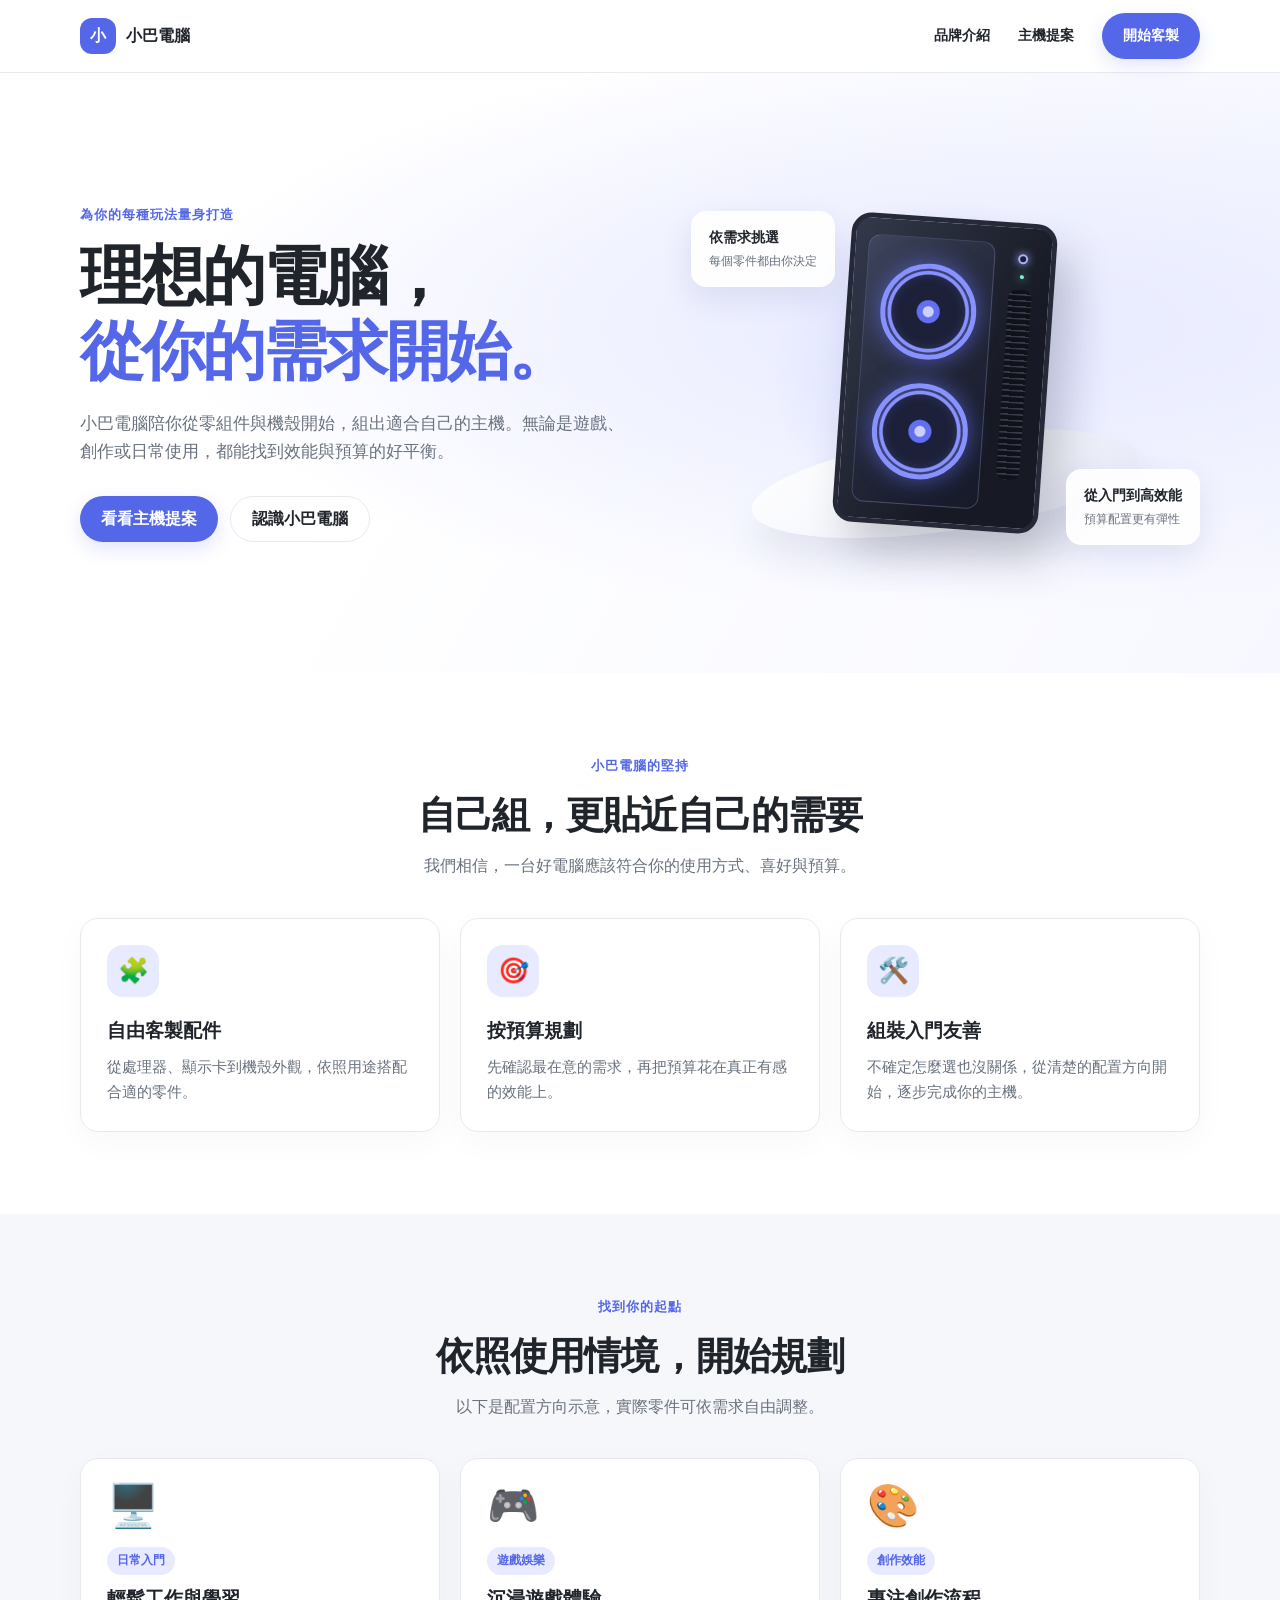
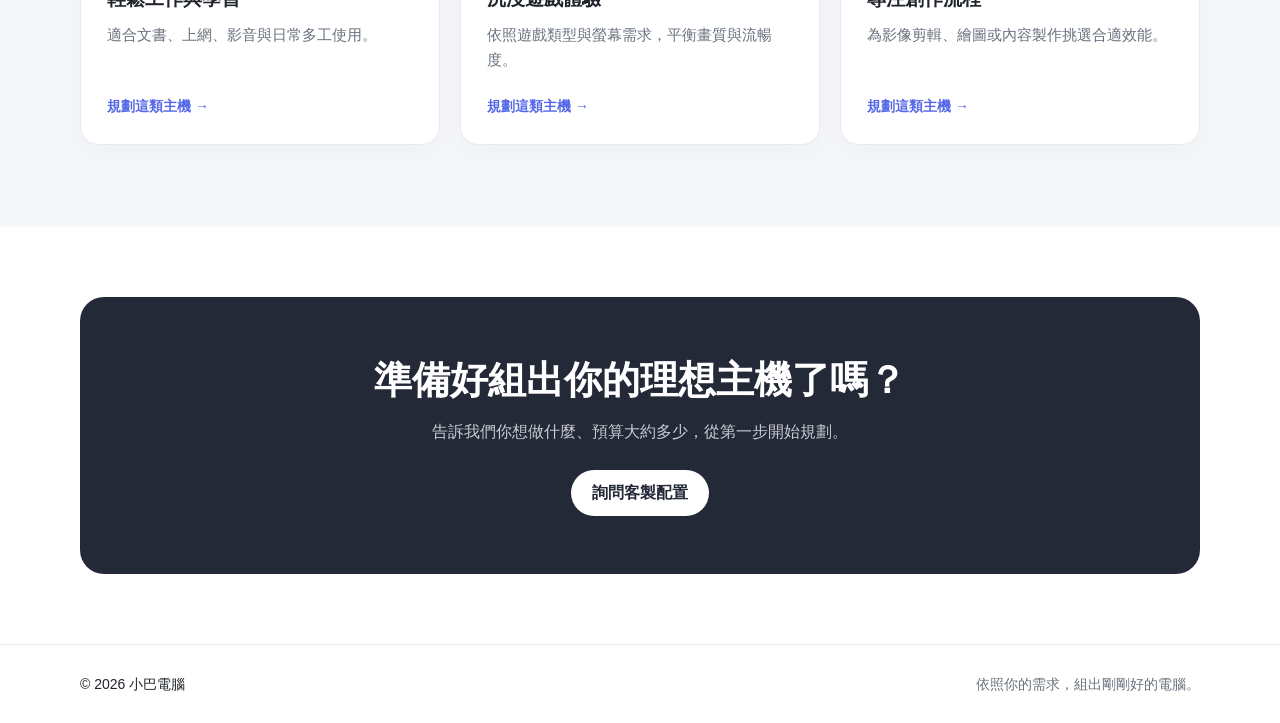
==== commit c1ac0eef: "eee" ====
--- a/onepage/index.html
+++ b/onepage/index.html
@@ -1,1007 +1,45 @@
-<!DOCTYPE html>
+<!doctype html>
 <html lang="zh-Hant">
 <head>
   <meta charset="UTF-8">
-  <meta name="viewport" content="width=device-width, initial-scale=1.0">
+  <meta name="viewport" content="width=device-width, initial-scale=1">
+  <meta name="description" content="小巴電腦提供客製化電腦，陪你組出理想效能與風格。">
   <title>小巴電腦｜組出你的理想電腦</title>
-  <meta name="description" content="小巴電腦提供客製化電腦，陪你組出理想效能與風格。">
   <style>
-    /* CSS 變數與全域設定 */
-    :root {
-      --color-text-main: #20242b;
-      --color-text-sub: #68717d;
-      --color-primary: #5367e8;
-      --color-primary-hover: #3e50c8;
-      --color-border: #e8eaee;
-      --color-bg-page: #ffffff;
-      --color-bg-secondary: #f6f7fb;
-      --color-accent-deco1: #e8ebff;
-      --color-accent-deco2: #f7f8ff;
-      --color-accent-deco3: #dce1ff;
-      --color-contact-bg: #242938;
-      --font-family: 'Noto Sans TC', 'Microsoft JhengHei', -apple-system, BlinkMacSystemFont, "Segoe UI", Roboto, "Helvetica Neue", Arial, sans-serif;
-      --max-width: 1120px;
-    }
-
-    /* CSS 重設 */
-    *, *::before, *::after {
-      box-sizing: border-box;
-      margin: 0;
-      padding: 0;
-    }
-
-    html {
-      scroll-behavior: smooth;
-    }
-
-    body {
-      font-family: var(--font-family);
-      line-height: 1.65;
-      color: var(--color-text-main);
-      background-color: var(--color-bg-page);
-      -webkit-font-smoothing: antialiased;
-      -moz-osx-font-smoothing: grayscale;
-    }
-
-    a {
-      color: inherit;
-      text-decoration: none;
-    }
-
-    /* 版面容器 */
-    .container {
-      width: 100%;
-      max-width: var(--max-width);
-      margin-left: auto;
-      margin-right: auto;
-      padding-left: 20px;
-      padding-right: 20px;
-    }
-
-    /* 區塊標題組件 */
-    .section-header {
-      text-align: center;
-      max-width: 680px;
-      margin-left: auto;
-      margin-right: auto;
-      margin-bottom: 52px;
-    }
-
-    .section-eyebrow {
-      display: inline-block;
-      font-size: 0.9rem;
-      font-weight: 700;
-      color: var(--color-primary);
-      margin-bottom: 12px;
-      letter-spacing: 0.05em;
-    }
-
-    .section-title {
-      font-size: clamp(1.8rem, 3vw, 2.6rem);
-      font-weight: 800;
-      line-height: 1.25;
-      color: var(--color-text-main);
-      margin-bottom: 14px;
-      letter-spacing: -0.01em;
-    }
-
-    .section-subtitle {
-      font-size: 1.05rem;
-      color: var(--color-text-sub);
-      line-height: 1.65;
-    }
-
-    /* 按鈕樣式 */
-    .btn {
-      display: inline-flex;
-      align-items: center;
-      justify-content: center;
-      font-weight: 600;
-      font-size: 1rem;
-      border-radius: 9999px;
-      padding: 13px 28px;
-      transition: all 0.25s ease;
-      cursor: pointer;
-      border: 1px solid transparent;
-      text-decoration: none;
-      line-height: 1.3;
-    }
-
-    .btn:focus-visible {
-      outline: 2px solid var(--color-primary);
-      outline-offset: 3px;
-    }
-
-    .btn-primary {
-      background-color: var(--color-primary);
-      color: #ffffff;
-    }
-
-    .btn-primary:hover {
-      background-color: var(--color-primary-hover);
-      transform: translateY(-2px);
-      box-shadow: 0 6px 18px rgba(83, 103, 232, 0.35);
-    }
-
-    .btn-secondary {
-      background-color: #ffffff;
-      color: var(--color-text-main);
-      border-color: var(--color-border);
-    }
-
-    .btn-secondary:hover {
-      background-color: var(--color-accent-deco2);
-      border-color: var(--color-accent-deco3);
-      color: var(--color-primary);
-      transform: translateY(-2px);
-      box-shadow: 0 4px 14px rgba(0, 0, 0, 0.05);
-    }
-
-    /* 4.1 頂部導覽列 */
-    .site-header {
-      position: sticky;
-      top: 0;
-      z-index: 100;
-      height: 72px;
-      background-color: rgba(255, 255, 255, 0.88);
-      backdrop-filter: blur(12px);
-      -webkit-backdrop-filter: blur(12px);
-      border-bottom: 1px solid var(--color-border);
-      transition: height 0.2s ease;
-    }
-
-    .site-nav-container {
-      height: 100%;
-    }
-
-    .site-nav {
-      display: flex;
-      align-items: center;
-      justify-content: space-between;
-      height: 100%;
-    }
-
-    .brand-logo {
-      display: inline-flex;
-      align-items: center;
-      gap: 12px;
-      color: var(--color-text-main);
-      font-weight: 800;
-      font-size: 1.25rem;
-      letter-spacing: -0.01em;
-      transition: opacity 0.2s ease;
-    }
-
-    .brand-logo:hover {
-      opacity: 0.9;
-    }
-
-    .brand-badge {
-      width: 36px;
-      height: 36px;
-      border-radius: 10px;
-      background: linear-gradient(135deg, #6678f5 0%, #5367e8 100%);
-      color: #ffffff;
-      display: inline-flex;
-      align-items: center;
-      justify-content: center;
-      font-size: 1.15rem;
-      font-weight: 800;
-      box-shadow: 0 2px 8px rgba(83, 103, 232, 0.28);
-    }
-
-    .brand-name {
-      color: var(--color-text-main);
-    }
-
-    .nav-list {
-      display: flex;
-      align-items: center;
-      gap: 32px;
-      list-style: none;
-    }
-
-    .nav-link {
-      color: var(--color-text-main);
-      font-size: 0.95rem;
-      font-weight: 500;
-      transition: color 0.2s ease;
-    }
-
-    .nav-link:hover {
-      color: var(--color-primary);
-    }
-
-    .btn-nav {
-      padding: 9px 22px;
-      font-size: 0.925rem;
-    }
-
-    /* 4.2 首頁主視覺 (Hero) */
-    .hero-section {
-      position: relative;
-      background: radial-gradient(circle at 75% 35%, var(--color-accent-deco1) 0%, var(--color-accent-deco2) 48%, var(--color-bg-page) 78%);
-      padding: 76px 0 92px 0;
-      overflow: hidden;
-    }
-
-    .hero-grid {
-      display: grid;
-      grid-template-columns: 1.05fr 0.95fr;
-      gap: 48px;
-      align-items: center;
-    }
-
-    .hero-content {
-      display: flex;
-      flex-direction: column;
-      align-items: flex-start;
-    }
-
-    .hero-tag {
-      display: inline-block;
-      padding: 6px 16px;
-      background-color: var(--color-accent-deco1);
-      color: var(--color-primary);
-      font-size: 0.9rem;
-      font-weight: 700;
-      border-radius: 9999px;
-      margin-bottom: 22px;
-      letter-spacing: 0.03em;
-    }
-
-    .hero-title {
-      font-size: clamp(2.5rem, 5vw, 4.35rem);
-      line-height: 1.16;
-      letter-spacing: -0.02em;
-      font-weight: 800;
-      color: var(--color-text-main);
-      margin-bottom: 22px;
-    }
-
-    .hero-title-highlight {
-      color: var(--color-primary);
-      display: inline-block;
-    }
-
-    .hero-desc {
-      font-size: 1.125rem;
-      line-height: 1.65;
-      color: var(--color-text-sub);
-      margin-bottom: 34px;
-      max-width: 520px;
-    }
-
-    .hero-actions {
-      display: flex;
-      gap: 16px;
-      flex-wrap: wrap;
-    }
-
-    /* 主視覺 CSS 插圖與浮動資訊卡 */
-    .hero-illustration-wrapper {
-      position: relative;
-      display: flex;
-      align-items: center;
-      justify-content: center;
-      min-height: 440px;
-    }
-
-    .hero-illustration {
-      position: relative;
-      width: 100%;
-      height: 100%;
-      min-height: 440px;
-      display: flex;
-      align-items: center;
-      justify-content: center;
-    }
-
-    .illustration-ambient {
-      position: absolute;
-      width: 380px;
-      height: 380px;
-      background: radial-gradient(circle, var(--color-accent-deco3) 0%, rgba(220, 225, 255, 0) 70%);
-      border-radius: 50%;
-      pointer-events: none;
-      z-index: 1;
-    }
-
-    .illustration-pedestal {
-      position: absolute;
-      bottom: 22px;
-      width: 300px;
-      height: 64px;
-      background: radial-gradient(ellipse at center, #ffffff 40%, #e2e6fa 85%);
-      border-radius: 50%;
-      transform: perspective(400px) rotateX(60deg);
-      box-shadow: 0 20px 30px rgba(83, 103, 232, 0.16);
-      border: 1px solid rgba(255, 255, 255, 0.8);
-      z-index: 2;
-    }
-
-    /* 桌上型電腦深色機殼 */
-    .pc-chassis {
-      position: relative;
-      z-index: 3;
-      width: 205px;
-      height: 310px;
-      background: linear-gradient(150deg, #181b24 0%, #252a38 100%);
-      border-radius: 18px;
-      box-shadow: 0 24px 48px -8px rgba(32, 36, 43, 0.38), 0 0 35px rgba(83, 103, 232, 0.22);
-      border: 1px solid rgba(255, 255, 255, 0.14);
-      display: flex;
-      overflow: hidden;
-      transition: transform 0.3s ease;
-    }
-
-    .pc-glass-panel {
-      position: relative;
-      width: 135px;
-      height: 100%;
-      background: rgba(18, 22, 32, 0.72);
-      border-right: 1px solid rgba(255, 255, 255, 0.08);
-      padding: 22px 12px;
-      display: flex;
-      flex-direction: column;
-      justify-content: space-around;
-      align-items: center;
-    }
-
-    .pc-glass-panel::before {
-      content: "";
-      position: absolute;
-      top: 0;
-      left: -50%;
-      width: 200%;
-      height: 100%;
-      background: linear-gradient(135deg, rgba(255, 255, 255, 0.08) 0%, rgba(255, 255, 255, 0) 55%);
-      pointer-events: none;
-    }
-
-    /* 兩個藍紫色發光風扇 */
-    .pc-fan {
-      position: relative;
-      width: 70px;
-      height: 70px;
-      border-radius: 50%;
-      border: 3px solid var(--color-primary);
-      box-shadow: 0 0 16px rgba(83, 103, 232, 0.85), inset 0 0 12px rgba(83, 103, 232, 0.65);
-      display: flex;
-      align-items: center;
-      justify-content: center;
-    }
-
-    .pc-fan-blade {
-      position: absolute;
-      width: 100%;
-      height: 100%;
-      border-radius: 50%;
-      background: conic-gradient(from 0deg, transparent 0deg 30deg, rgba(165, 180, 252, 0.45) 30deg 60deg, transparent 60deg 120deg, rgba(165, 180, 252, 0.45) 120deg 150deg, transparent 150deg 210deg, rgba(165, 180, 252, 0.45) 210deg 240deg, transparent 240deg 300deg, rgba(165, 180, 252, 0.45) 300deg 330deg, transparent 330deg 360deg);
-      animation: spin-fan 5s linear infinite;
-    }
-
-    @keyframes spin-fan {
-      from { transform: rotate(0deg); }
-      to { transform: rotate(360deg); }
-    }
-
-    .pc-fan-hub {
-      position: relative;
-      z-index: 2;
-      width: 26px;
-      height: 26px;
-      border-radius: 50%;
-      background: radial-gradient(circle, #a5b4fc 20%, #5367e8 100%);
-      box-shadow: 0 0 10px #818cf8;
-    }
-
-    /* 前面板與指示燈 */
-    .pc-front-bezel {
-      flex: 1;
-      height: 100%;
-      background: linear-gradient(180deg, #1c202a 0%, #151821 100%);
-      display: flex;
-      flex-direction: column;
-      align-items: center;
-      padding: 18px 0;
-      gap: 12px;
-    }
-
-    .pc-power-btn {
-      width: 12px;
-      height: 12px;
-      border-radius: 50%;
-      border: 1px solid rgba(255, 255, 255, 0.3);
-      background: #2a2e3d;
-    }
-
-    .pc-indicator-led {
-      width: 6px;
-      height: 6px;
-      border-radius: 50%;
-      background: #6879f3;
-      box-shadow: 0 0 8px #6879f3, 0 0 14px var(--color-primary);
-      animation: pulse-led 2s ease-in-out infinite alternate;
-    }
-
-    @keyframes pulse-led {
-      0% { opacity: 0.6; box-shadow: 0 0 6px var(--color-primary); }
-      100% { opacity: 1; box-shadow: 0 0 12px #818cf8, 0 0 18px var(--color-primary); }
-    }
-
-    .pc-front-mesh {
-      width: 22px;
-      flex: 1;
-      background: repeating-linear-gradient(180deg, transparent, transparent 5px, rgba(255, 255, 255, 0.04) 5px, rgba(255, 255, 255, 0.04) 7px);
-      border-radius: 4px;
-    }
-
-    /* 浮動資訊卡 */
-    .spec-card {
-      position: absolute;
-      z-index: 4;
-      background: rgba(255, 255, 255, 0.94);
-      backdrop-filter: blur(10px);
-      -webkit-backdrop-filter: blur(10px);
-      border: 1px solid var(--color-border);
-      border-radius: 14px;
-      padding: 14px 20px;
-      box-shadow: 0 10px 24px rgba(0, 0, 0, 0.06);
-      transition: transform 0.25s ease, box-shadow 0.25s ease;
-    }
-
-    .spec-card:hover {
-      transform: translateY(-3px);
-      box-shadow: 0 14px 28px rgba(0, 0, 0, 0.09);
-    }
-
-    .spec-card-1 {
-      top: 14%;
-      left: 0;
-    }
-
-    .spec-card-2 {
-      bottom: 12%;
-      right: 0;
-    }
-
-    .spec-card-tag {
-      font-size: 0.85rem;
-      font-weight: 700;
-      color: var(--color-primary);
-      display: block;
-      margin-bottom: 2px;
-    }
-
-    .spec-card-desc {
-      font-size: 0.95rem;
-      font-weight: 600;
-      color: var(--color-text-main);
-    }
-
-    /* 4.3 品牌特色區塊 (#about) */
-    .features-section {
-      background-color: var(--color-bg-page);
-      padding: 76px 0;
-    }
-
-    .features-grid {
-      display: grid;
-      grid-template-columns: repeat(3, 1fr);
-      gap: 28px;
-    }
-
-    .feature-card {
-      background-color: #ffffff;
-      border: 1px solid var(--color-border);
-      border-radius: 18px;
-      padding: 36px 28px;
-      box-shadow: 0 4px 20px rgba(0, 0, 0, 0.03);
-      transition: transform 0.3s ease, box-shadow 0.3s ease, border-color 0.3s ease;
-    }
-
-    .feature-card:hover {
-      transform: translateY(-4px);
-      box-shadow: 0 12px 28px rgba(0, 0, 0, 0.07);
-      border-color: var(--color-accent-deco3);
-    }
-
-    .feature-icon-wrapper {
-      width: 58px;
-      height: 58px;
-      border-radius: 14px;
-      background-color: var(--color-accent-deco1);
-      display: flex;
-      align-items: center;
-      justify-content: center;
-      font-size: 1.85rem;
-      margin-bottom: 22px;
-    }
-
-    .feature-title {
-      font-size: 1.3rem;
-      font-weight: 700;
-      color: var(--color-text-main);
-      margin-bottom: 12px;
-    }
-
-    .feature-desc {
-      font-size: 0.975rem;
-      color: var(--color-text-sub);
-      line-height: 1.65;
-    }
-
-    /* 4.4 主機提案區塊 (#builds) */
-    .builds-section {
-      background-color: var(--color-bg-secondary);
-      padding: 76px 0;
-    }
-
-    .builds-grid {
-      display: grid;
-      grid-template-columns: repeat(3, 1fr);
-      gap: 28px;
-    }
-
-    .build-card {
-      background-color: #ffffff;
-      border: 1px solid var(--color-border);
-      border-radius: 18px;
-      padding: 36px 28px;
-      box-shadow: 0 4px 20px rgba(0, 0, 0, 0.03);
-      display: flex;
-      flex-direction: column;
-      justify-content: space-between;
-      transition: transform 0.3s ease, box-shadow 0.3s ease, border-color 0.3s ease;
-    }
-
-    .build-card:hover {
-      transform: translateY(-4px);
-      box-shadow: 0 12px 28px rgba(0, 0, 0, 0.07);
-      border-color: var(--color-accent-deco3);
-    }
-
-    .build-card-top {
-      margin-bottom: 24px;
-    }
-
-    .build-emoji-badge {
-      font-size: 2.75rem;
-      margin-bottom: 18px;
-      display: inline-block;
-      line-height: 1;
-    }
-
-    .build-category-tag {
-      display: inline-block;
-      font-size: 0.8rem;
-      font-weight: 700;
-      color: var(--color-primary);
-      background-color: var(--color-accent-deco1);
-      padding: 4px 12px;
-      border-radius: 9999px;
-      margin-bottom: 12px;
-    }
-
-    .build-title {
-      font-size: 1.25rem;
-      font-weight: 700;
-      color: var(--color-text-main);
-      margin-bottom: 12px;
-    }
-
-    .build-desc {
-      font-size: 0.975rem;
-      color: var(--color-text-sub);
-      line-height: 1.65;
-    }
-
-    .build-link {
-      display: inline-flex;
-      align-items: center;
-      gap: 6px;
-      color: var(--color-primary);
-      font-size: 0.95rem;
-      font-weight: 700;
-      transition: gap 0.2s ease, color 0.2s ease;
-    }
-
-    .build-link:hover {
-      color: var(--color-primary-hover);
-      gap: 10px;
-    }
-
-    .build-link-arrow {
-      transition: transform 0.2s ease;
-    }
-
-    .build-link:hover .build-link-arrow {
-      transform: translateX(2px);
-    }
-
-    /* 4.5 聯絡行動區 (#contact) */
-    .contact-section {
-      background-color: var(--color-bg-page);
-      padding: 76px 0;
-    }
-
-    .contact-panel {
-      background-color: var(--color-contact-bg);
-      border-radius: 24px;
-      padding: 64px 40px;
-      text-align: center;
-      color: #ffffff;
-      box-shadow: 0 20px 40px rgba(36, 41, 56, 0.16);
-      position: relative;
-      overflow: hidden;
-    }
-
-    .contact-panel::before {
-      content: "";
-      position: absolute;
-      top: -50%;
-      left: 20%;
-      width: 400px;
-      height: 400px;
-      background: radial-gradient(circle, rgba(83, 103, 232, 0.22) 0%, rgba(83, 103, 232, 0) 70%);
-      border-radius: 50%;
-      pointer-events: none;
-    }
-
-    .contact-title {
-      font-size: clamp(1.8rem, 3vw, 2.5rem);
-      font-weight: 800;
-      color: #ffffff;
-      margin-bottom: 16px;
-      position: relative;
-      z-index: 1;
-    }
-
-    .contact-desc {
-      font-size: 1.125rem;
-      color: rgba(255, 255, 255, 0.82);
-      max-width: 580px;
-      margin: 0 auto 36px auto;
-      line-height: 1.65;
-      position: relative;
-      z-index: 1;
-    }
-
-    .btn-contact {
-      background-color: #ffffff;
-      color: var(--color-text-main);
-      padding: 14px 34px;
-      font-weight: 700;
-      position: relative;
-      z-index: 1;
-    }
-
-    .btn-contact:hover {
-      background-color: #f7f8ff;
-      color: var(--color-primary);
-      transform: translateY(-2px);
-      box-shadow: 0 6px 20px rgba(0, 0, 0, 0.2);
-    }
-
-    /* 4.6 頁尾 */
-    .site-footer {
-      background-color: var(--color-bg-page);
-      border-top: 1px solid var(--color-border);
-      padding: 32px 0;
-    }
-
-    .footer-content {
-      display: flex;
-      justify-content: space-between;
-      align-items: center;
-      font-size: 0.95rem;
-      color: var(--color-text-sub);
-    }
-
-    /* 7. 響應式版面 (RWD) */
-    @media (max-width: 760px) {
-      .container {
-        width: calc(100% - 32px);
-        max-width: 560px;
-        padding-left: 0;
-        padding-right: 0;
-      }
-
-      .site-header {
-        height: 64px;
-      }
-
-      .nav-list {
-        gap: 16px;
-      }
-
-      /* 隱藏「主機提案」文字導覽項目，保留 CTA 按鈕 */
-      .nav-item-builds {
-        display: none;
-      }
-
-      /* 首頁主視覺單欄：文字在上、插圖在下 */
-      .hero-section {
-        padding: 58px 0;
-      }
-
-      .hero-grid {
-        grid-template-columns: 1fr;
-        gap: 40px;
-      }
-
-      .hero-illustration-wrapper {
-        min-height: 300px;
-      }
-
-      .hero-illustration {
-        min-height: 300px;
-      }
-
-      .pc-chassis {
-        transform: scale(0.86);
-      }
-
-      .spec-card-1 {
-        left: 12px;
-        top: 8%;
-      }
-
-      .spec-card-2 {
-        right: 12px;
-        bottom: 8%;
-      }
-
-      /* 區塊間距縮減至 58px */
-      .features-section,
-      .builds-section,
-      .contact-section {
-        padding: 58px 0;
-      }
-
-      .section-header {
-        margin-bottom: 38px;
-      }
-
-      /* 卡片改為單欄堆疊 */
-      .features-grid,
-      .builds-grid {
-        grid-template-columns: 1fr;
-        gap: 20px;
-      }
-
-      .contact-panel {
-        padding: 48px 24px;
-      }
-
-      /* 頁尾改為直向排列 */
-      .footer-content {
-        flex-direction: column;
-        gap: 10px;
-        text-align: center;
-      }
-    }
-
-    @media (max-width: 420px) {
-      /* 隱藏「品牌特色」文字導覽，僅保留品牌標誌與主要客製按鈕 */
-      .nav-item-about {
-        display: none;
-      }
-
-      .spec-card {
-        padding: 10px 14px;
-      }
-
-      .spec-card-tag {
-        font-size: 0.8rem;
-      }
-
-      .spec-card-desc {
-        font-size: 0.875rem;
-      }
-
-      .hero-actions {
-        flex-direction: column;
-        width: 100%;
-      }
-
-      .hero-actions .btn {
-        width: 100%;
-      }
-    }
+    :root{--ink:#20242b;--muted:#68717d;--brand:#5367e8;--brand-hover:#3e50c8;--line:#e8eaee;--soft:#f6f7fb;--deep:#242938;--max:1120px;--font:"Noto Sans TC","Microsoft JhengHei",sans-serif}
+    *{box-sizing:border-box}html{scroll-behavior:smooth;scroll-padding-top:76px}body{margin:0;color:var(--ink);background:#fff;font:16px/1.65 var(--font);-webkit-font-smoothing:antialiased}a{color:inherit;text-decoration:none}:focus-visible{outline:3px solid #9aa6ff;outline-offset:4px}.wrap{width:min(var(--max),calc(100% - 40px));margin:auto}
+    .site-header{position:sticky;z-index:5;top:0;border-bottom:1px solid var(--line);background:#ffffffdf;backdrop-filter:blur(14px)}.nav{height:72px;display:flex;align-items:center;justify-content:space-between;gap:20px}.brand{display:flex;align-items:center;gap:10px;font-weight:800}.brand-mark{width:36px;height:36px;display:grid;place-items:center;border-radius:12px;background:var(--brand);color:#fff}.nav-links{display:flex;align-items:center;gap:28px;font-size:14px;font-weight:600}.nav-links>a:not(.nav-cta):hover{color:var(--brand)}.nav-cta,.button{min-height:46px;display:inline-flex;align-items:center;justify-content:center;padding:0 21px;border-radius:999px;font-weight:700;transition:transform .2s,background .2s,color .2s,box-shadow .2s}.nav-cta,.button-primary{color:#fff;background:var(--brand);box-shadow:0 7px 18px #5367e82b}.nav-cta:hover,.button-primary:hover{background:var(--brand-hover);transform:translateY(-2px)}
+    .hero{overflow:hidden;background:radial-gradient(ellipse at 78% 42%,#e8ebff 0,rgba(232,235,255,.62) 28%,transparent 59%),linear-gradient(120deg,#fff 35%,#f7f8ff)}.hero-grid{min-height:600px;display:grid;grid-template-columns:1.05fr .95fr;gap:48px;align-items:center;padding:64px 0}.eyebrow{margin:0 0 14px;color:var(--brand);font-size:13px;font-weight:800;letter-spacing:.08em}.hero h1{max-width:650px;margin:0;font-size:clamp(2.5rem,5vw,4.35rem);line-height:1.16;letter-spacing:-.045em}.hero h1 span{color:var(--brand)}.hero-copy>p:not(.eyebrow){max-width:560px;margin:22px 0 0;color:var(--muted);font-size:17px}.hero-actions{display:flex;flex-wrap:wrap;gap:12px;margin-top:30px}.button-secondary{border:1px solid var(--line);background:#fff}.button-secondary:hover{border-color:#bdc5ff;color:var(--brand);transform:translateY(-2px)}
+    .hero-art{position:relative;min-height:420px;display:grid;place-items:center}.art-glow{position:absolute;width:340px;height:340px;border-radius:50%;background:radial-gradient(circle,#dce1ff,rgba(220,225,255,.35) 54%,transparent 72%)}.pedestal{position:absolute;bottom:52px;width:390px;height:95px;border-radius:50%;background:linear-gradient(145deg,#fff,#e6e9f7);box-shadow:0 25px 35px #303b6b18;transform:rotate(-8deg)}.tower{position:relative;z-index:1;width:206px;height:310px;padding:16px 13px;display:flex;gap:12px;border:5px solid #252938;border-radius:20px;background:linear-gradient(115deg,#33394b,#171a24 68%);box-shadow:18px 26px 40px #20242b35;transform:rotate(4deg)}.glass{flex:1;display:flex;flex-direction:column;justify-content:space-evenly;align-items:center;border:1px solid #7781aa66;border-radius:12px;background:linear-gradient(135deg,#a7aef222,#171b2b)}.fan{width:96px;height:96px;display:grid;place-items:center;border:5px solid #8791ff;border-radius:50%;background:radial-gradient(circle,#ccd0ff 0 8%,#626ff1 10% 18%,#1c2038 20% 60%,#8994ff 62% 66%,#292d49 68%);box-shadow:0 0 22px #6675ff99,inset 0 0 15px #7d88ff77}.front{width:31px;display:flex;align-items:center;flex-direction:column;gap:11px;padding-top:10px}.power{width:10px;height:10px;border:2px solid #aab0ff;border-radius:50%;box-shadow:0 0 9px #9ba4ff}.led{width:4px;height:4px;border-radius:50%;background:#7cf0d2;box-shadow:0 0 8px #7cf0d2}.mesh{width:23px;height:190px;border-radius:8px;background:repeating-linear-gradient(0deg,#10121a 0 4px,#373b4b 5px 6px)}.spec{position:absolute;z-index:2;padding:14px 17px;border:1px solid #fff;border-radius:15px;background:#ffffffeb;box-shadow:0 12px 30px #353d7b1c}.spec strong,.spec span{display:block}.spec strong{font-size:14px}.spec span{margin-top:3px;color:var(--muted);font-size:12px}.spec-one{top:48px;left:0}.spec-two{right:0;bottom:38px}
+    .section{padding:82px 0}.section-heading{max-width:700px;margin:0 auto 38px;text-align:center}.section-heading h2{margin:0;font-size:clamp(1.8rem,3vw,2.6rem);line-height:1.3;letter-spacing:-.025em}.section-heading>p:last-child{margin:13px 0 0;color:var(--muted)}.cards{display:grid;grid-template-columns:repeat(3,1fr);gap:20px}.card{padding:26px;border:1px solid var(--line);border-radius:18px;background:#fff;box-shadow:0 10px 32px #20242b08}.feature-icon{width:52px;height:52px;display:grid;place-items:center;margin-bottom:18px;border-radius:16px;background:#e8ebff;font-size:25px}.card h3{margin:0 0 9px;font-size:19px}.card p{margin:0;color:var(--muted);font-size:15px}.builds-section{background:var(--soft)}.build-card{min-height:270px;display:flex;flex-direction:column;align-items:flex-start}.build-emoji{margin-bottom:20px;font-size:42px;line-height:1}.category{display:inline-block;margin-bottom:8px;padding:4px 10px;border-radius:999px;color:var(--brand);background:#e8ebff;font-size:12px;font-weight:700}.build-card .build-link{margin-top:auto;padding-top:22px;color:var(--brand);font-size:14px;font-weight:800}.build-link:hover{color:var(--brand-hover)}
+    .contact-section{padding:70px 0}.contact-panel{padding:58px 28px;border-radius:24px;color:#fff;background:var(--deep);text-align:center}.contact-panel h2{margin:0;font-size:clamp(1.7rem,3vw,2.4rem);line-height:1.3}.contact-panel p{margin:14px auto 25px;color:#c9cbd2}.button-light{color:var(--deep);background:#fff}.button-light:hover{color:var(--brand);transform:translateY(-2px);box-shadow:0 8px 22px #0002}.site-footer{border-top:1px solid var(--line);background:#fff}.footer-content{min-height:78px;display:flex;align-items:center;justify-content:space-between;gap:20px;color:var(--muted);font-size:14px}.footer-content p{margin:0}.footer-copy{color:var(--ink)}
+    @media(max-width:760px){html{scroll-padding-top:68px}.wrap{width:min(560px,calc(100% - 32px))}.nav{height:64px}.nav-links{gap:14px}.nav-item-builds{display:none}.nav-cta{min-height:40px;padding:0 15px;font-size:13px}.hero-grid{min-height:0;grid-template-columns:1fr;gap:18px;padding:58px 0 34px}.hero-copy>p:not(.eyebrow){font-size:16px}.hero-art{min-height:330px;margin-bottom:-25px;transform:scale(.9);transform-origin:top center}.art-glow{width:280px;height:280px}.pedestal{width:310px}.tower{transform:scale(.86) rotate(4deg)}.spec-one{left:1%}.spec-two{right:1%}.section{padding:58px 0}.cards{grid-template-columns:1fr;gap:14px}.build-card{min-height:0}.contact-section{padding:56px 0}.contact-panel{padding:42px 22px}}
+    @media(max-width:420px){.nav-item-about{display:none}.hero h1{font-size:2.45rem}.hero-art{min-height:300px;margin:0 -20px -45px;transform:scale(.82)}.spec{padding:11px 12px}.spec strong{font-size:12px}.spec span{font-size:11px}.footer-content{align-items:flex-start;flex-direction:column;justify-content:center;gap:3px;padding:18px 0;font-size:13px}}
+    @media(prefers-reduced-motion:reduce){html{scroll-behavior:auto}*,*::before,*::after{transition-duration:.01ms!important}}
   </style>
 </head>
 <body id="top">
-  <!-- 4.1 頂部導覽列 -->
-  <header class="site-header">
-    <div class="container site-nav-container">
-      <nav class="site-nav" aria-label="主要導覽">
-        <a href="#top" class="brand-logo" aria-label="小巴電腦 回到頁首">
-          <span class="brand-badge" aria-hidden="true">小</span>
-          <span class="brand-name">小巴電腦</span>
-        </a>
-        <ul class="nav-list">
-          <li class="nav-item-about"><a href="#about" class="nav-link">品牌特色</a></li>
-          <li class="nav-item-builds"><a href="#builds" class="nav-link">主機提案</a></li>
-          <li><a href="#contact" class="btn btn-primary btn-nav">開始客製</a></li>
-        </ul>
-      </nav>
-    </div>
-  </header>
-
+  <header class="site-header"><div class="wrap nav">
+    <a class="brand" href="#top" aria-label="小巴電腦，回到頁首"><span class="brand-mark" aria-hidden="true">小</span><span>小巴電腦</span></a>
+    <nav class="nav-links" aria-label="主要導覽"><a class="nav-item-about" href="#about">品牌介紹</a><a class="nav-item-builds" href="#builds">主機提案</a><a class="nav-cta" href="#contact">開始客製</a></nav>
+  </div></header>
   <main>
-    <!-- 4.2 首頁主視覺 (Hero) -->
-    <section class="hero-section">
-      <div class="container">
-        <div class="hero-grid">
-          <!-- 左欄內容 -->
-          <div class="hero-content">
-            <span class="hero-tag">為你的每種玩法量身打造</span>
-            <h1 class="hero-title">
-              理想的電腦，<br>
-              <span class="hero-title-highlight">從你的需求開始。</span>
-            </h1>
-            <p class="hero-desc">
-              小巴電腦陪你從零組出適合自己的主機。無論是遊戲、創作或日常使用，都能找到效能與預算的好平衡。
-            </p>
-            <div class="hero-actions">
-              <a href="#builds" class="btn btn-primary">看看主機提案</a>
-              <a href="#about" class="btn btn-secondary">認識小巴電腦</a>
-            </div>
-          </div>
-
-          <!-- 右欄純 CSS 桌上型電腦主機示意圖與浮動卡片 -->
-          <div class="hero-illustration-wrapper">
-            <div class="hero-illustration" role="img" aria-label="客製化桌上型電腦主機示意圖">
-              <div class="illustration-ambient"></div>
-              <div class="illustration-pedestal"></div>
-              
-              <div class="pc-chassis">
-                <div class="pc-glass-panel">
-                  <div class="pc-fan">
-                    <div class="pc-fan-blade"></div>
-                    <div class="pc-fan-hub"></div>
-                  </div>
-                  <div class="pc-fan">
-                    <div class="pc-fan-blade"></div>
-                    <div class="pc-fan-hub"></div>
-                  </div>
-                </div>
-                <div class="pc-front-bezel">
-                  <div class="pc-power-btn"></div>
-                  <div class="pc-indicator-led"></div>
-                  <div class="pc-front-mesh"></div>
-                </div>
-              </div>
-
-              <!-- 兩張資訊浮卡 -->
-              <div class="spec-card spec-card-1">
-                <span class="spec-card-tag">依需求挑選</span>
-                <span class="spec-card-desc">每個零件都由你決定</span>
-              </div>
-              <div class="spec-card spec-card-2">
-                <span class="spec-card-tag">從入門到高效能</span>
-                <span class="spec-card-desc">預算配置更有彈性</span>
-              </div>
-            </div>
-          </div>
-        </div>
-      </div>
-    </section>
-
-    <!-- 4.3 品牌特色 (#about) -->
-    <section id="about" class="features-section">
-      <div class="container">
-        <div class="section-header">
-          <span class="section-eyebrow">小巴電腦的堅持</span>
-          <h2 class="section-title">自己組，更貼近自己的需要</h2>
-          <p class="section-subtitle">我們相信，一台好電腦應該符合你的使用方式、喜好與預算。</p>
-        </div>
-
-        <div class="features-grid">
-          <article class="feature-card">
-            <div class="feature-icon-wrapper">
-              <span class="feature-icon" aria-hidden="true">🧩</span>
-            </div>
-            <h3 class="feature-title">自由客製配件</h3>
-            <p class="feature-desc">從處理器、顯示卡到機殼外觀，依照用途搭配合適的零件。</p>
-          </article>
-
-          <article class="feature-card">
-            <div class="feature-icon-wrapper">
-              <span class="feature-icon" aria-hidden="true">🎯</span>
-            </div>
-            <h3 class="feature-title">按預算規劃</h3>
-            <p class="feature-desc">先確認最在意的需求，再把預算花在真正有感的效能上。</p>
-          </article>
-
-          <article class="feature-card">
-            <div class="feature-icon-wrapper">
-              <span class="feature-icon" aria-hidden="true">🛠️</span>
-            </div>
-            <h3 class="feature-title">組裝入門友善</h3>
-            <p class="feature-desc">不確定怎麼選也沒關係，從清楚的配置方向開始，逐步完成你的主機。</p>
-          </article>
-        </div>
-      </div>
-    </section>
-
-    <!-- 4.4 主機提案 (#builds) -->
-    <section id="builds" class="builds-section">
-      <div class="container">
-        <div class="section-header">
-          <span class="section-eyebrow">找到你的起點</span>
-          <h2 class="section-title">依照使用情境，開始規劃</h2>
-          <p class="section-subtitle">以下是配置方向示意，實際零件可依需求自由調整。</p>
-        </div>
-
-        <div class="builds-grid">
-          <article class="build-card">
-            <div class="build-card-top">
-              <span class="build-emoji-badge" aria-hidden="true">🖥️</span>
-              <br>
-              <span class="build-category-tag">日常入門</span>
-              <h3 class="build-title">輕鬆工作與學習</h3>
-              <p class="build-desc">適合文書、上網、影音與日常多工使用。</p>
-            </div>
-            <a href="#contact" class="build-link">
-              規劃這類主機 <span class="build-link-arrow" aria-hidden="true">→</span>
-            </a>
-          </article>
-
-          <article class="build-card">
-            <div class="build-card-top">
-              <span class="build-emoji-badge" aria-hidden="true">🎮</span>
-              <br>
-              <span class="build-category-tag">遊戲娛樂</span>
-              <h3 class="build-title">沉浸遊戲體驗</h3>
-              <p class="build-desc">依照遊戲類型與螢幕需求，平衡畫質與流暢度。</p>
-            </div>
-            <a href="#contact" class="build-link">
-              規劃這類主機 <span class="build-link-arrow" aria-hidden="true">→</span>
-            </a>
-          </article>
-
-          <article class="build-card">
-            <div class="build-card-top">
-              <span class="build-emoji-badge" aria-hidden="true">🎨</span>
-              <br>
-              <span class="build-category-tag">創作效能</span>
-              <h3 class="build-title">專注創作流程</h3>
-              <p class="build-desc">為影像剪輯、繪圖或內容製作挑選合適效能。</p>
-            </div>
-            <a href="#contact" class="build-link">
-              規劃這類主機 <span class="build-link-arrow" aria-hidden="true">→</span>
-            </a>
-          </article>
-        </div>
-      </div>
-    </section>
-
-    <!-- 4.5 聯絡行動區 (#contact) -->
-    <section id="contact" class="contact-section">
-      <div class="container">
-        <div class="contact-panel">
-          <h2 class="contact-title">準備好組出你的理想主機了嗎？</h2>
-          <p class="contact-desc">告訴我們你想做什麼、預算大約多少，從第一步開始規劃。</p>
-          <a href="mailto:hello@xiaoba-pc.example?subject=%E5%B0%8F%E5%B7%B4%E9%9B%BB%E8%85%A6%E5%AE%A2%E8%A3%BD%E9%9C%80%E6%B1%82" class="btn btn-contact">
-            詢問客製配置
-          </a>
-        </div>
-      </div>
-    </section>
+    <section class="hero" aria-labelledby="hero-title"><div class="wrap hero-grid">
+      <div class="hero-copy"><p class="eyebrow">為你的每種玩法量身打造</p><h1 id="hero-title">理想的電腦，<br><span>從你的需求開始。</span></h1><p>小巴電腦陪你從零組件與機殼開始，組出適合自己的主機。無論是遊戲、創作或日常使用，都能找到效能與預算的好平衡。</p><div class="hero-actions"><a class="button button-primary" href="#builds">看看主機提案</a><a class="button button-secondary" href="#about">認識小巴電腦</a></div></div>
+      <div class="hero-art" role="img" aria-label="深色電腦機殼內有兩個藍紫色發光風扇，放置在淡紫色底座上"><div class="art-glow"></div><div class="pedestal"></div><div class="tower"><div class="glass"><div class="fan"></div><div class="fan"></div></div><div class="front"><i class="power"></i><i class="led"></i><i class="mesh"></i></div></div><div class="spec spec-one"><strong>依需求挑選</strong><span>每個零件都由你決定</span></div><div class="spec spec-two"><strong>從入門到高效能</strong><span>預算配置更有彈性</span></div></div>
+    </div></section>
+    <section class="section" id="about" aria-labelledby="about-title"><div class="wrap"><div class="section-heading"><p class="eyebrow">小巴電腦的堅持</p><h2 id="about-title">自己組，更貼近自己的需要</h2><p>我們相信，一台好電腦應該符合你的使用方式、喜好與預算。</p></div><div class="cards">
+      <article class="card"><div class="feature-icon" aria-hidden="true">🧩</div><h3>自由客製配件</h3><p>從處理器、顯示卡到機殼外觀，依照用途搭配合適的零件。</p></article>
+      <article class="card"><div class="feature-icon" aria-hidden="true">🎯</div><h3>按預算規劃</h3><p>先確認最在意的需求，再把預算花在真正有感的效能上。</p></article>
+      <article class="card"><div class="feature-icon" aria-hidden="true">🛠️</div><h3>組裝入門友善</h3><p>不確定怎麼選也沒關係，從清楚的配置方向開始，逐步完成你的主機。</p></article>
+    </div></div></section>
+    <section class="section builds-section" id="builds" aria-labelledby="builds-title"><div class="wrap"><div class="section-heading"><p class="eyebrow">找到你的起點</p><h2 id="builds-title">依照使用情境，開始規劃</h2><p>以下是配置方向示意，實際零件可依需求自由調整。</p></div><div class="cards">
+      <article class="card build-card"><div class="build-emoji" aria-hidden="true">🖥️</div><span class="category">日常入門</span><h3>輕鬆工作與學習</h3><p>適合文書、上網、影音與日常多工使用。</p><a class="build-link" href="#contact">規劃這類主機 →</a></article>
+      <article class="card build-card"><div class="build-emoji" aria-hidden="true">🎮</div><span class="category">遊戲娛樂</span><h3>沉浸遊戲體驗</h3><p>依照遊戲類型與螢幕需求，平衡畫質與流暢度。</p><a class="build-link" href="#contact">規劃這類主機 →</a></article>
+      <article class="card build-card"><div class="build-emoji" aria-hidden="true">🎨</div><span class="category">創作效能</span><h3>專注創作流程</h3><p>為影像剪輯、繪圖或內容製作挑選合適效能。</p><a class="build-link" href="#contact">規劃這類主機 →</a></article>
+    </div></div></section>
+    <section class="contact-section" id="contact" aria-labelledby="contact-title"><div class="wrap"><div class="contact-panel"><h2 id="contact-title">準備好組出你的理想主機了嗎？</h2><p>告訴我們你想做什麼、預算大約多少，從第一步開始規劃。</p><a class="button button-light" href="mailto:hello@xiaoba-pc.example?subject=%E5%B0%8F%E5%B7%B4%E9%9B%BB%E8%85%A6%E5%AE%A2%E8%A3%BD%E9%9C%80%E6%B1%82">詢問客製配置</a></div></div></section>
   </main>
-
-  <!-- 4.6 頁尾 -->
-  <footer class="site-footer">
-    <div class="container">
-      <div class="footer-content">
-        <p class="footer-copy">© 2026 小巴電腦</p>
-        <p class="footer-tagline">依照你的需求，組出剛剛好的電腦。</p>
-      </div>
-    </div>
-  </footer>
+  <footer class="site-footer"><div class="wrap footer-content"><p class="footer-copy">© 2026 小巴電腦</p><p>依照你的需求，組出剛剛好的電腦。</p></div></footer>
 </body>
 </html>
-
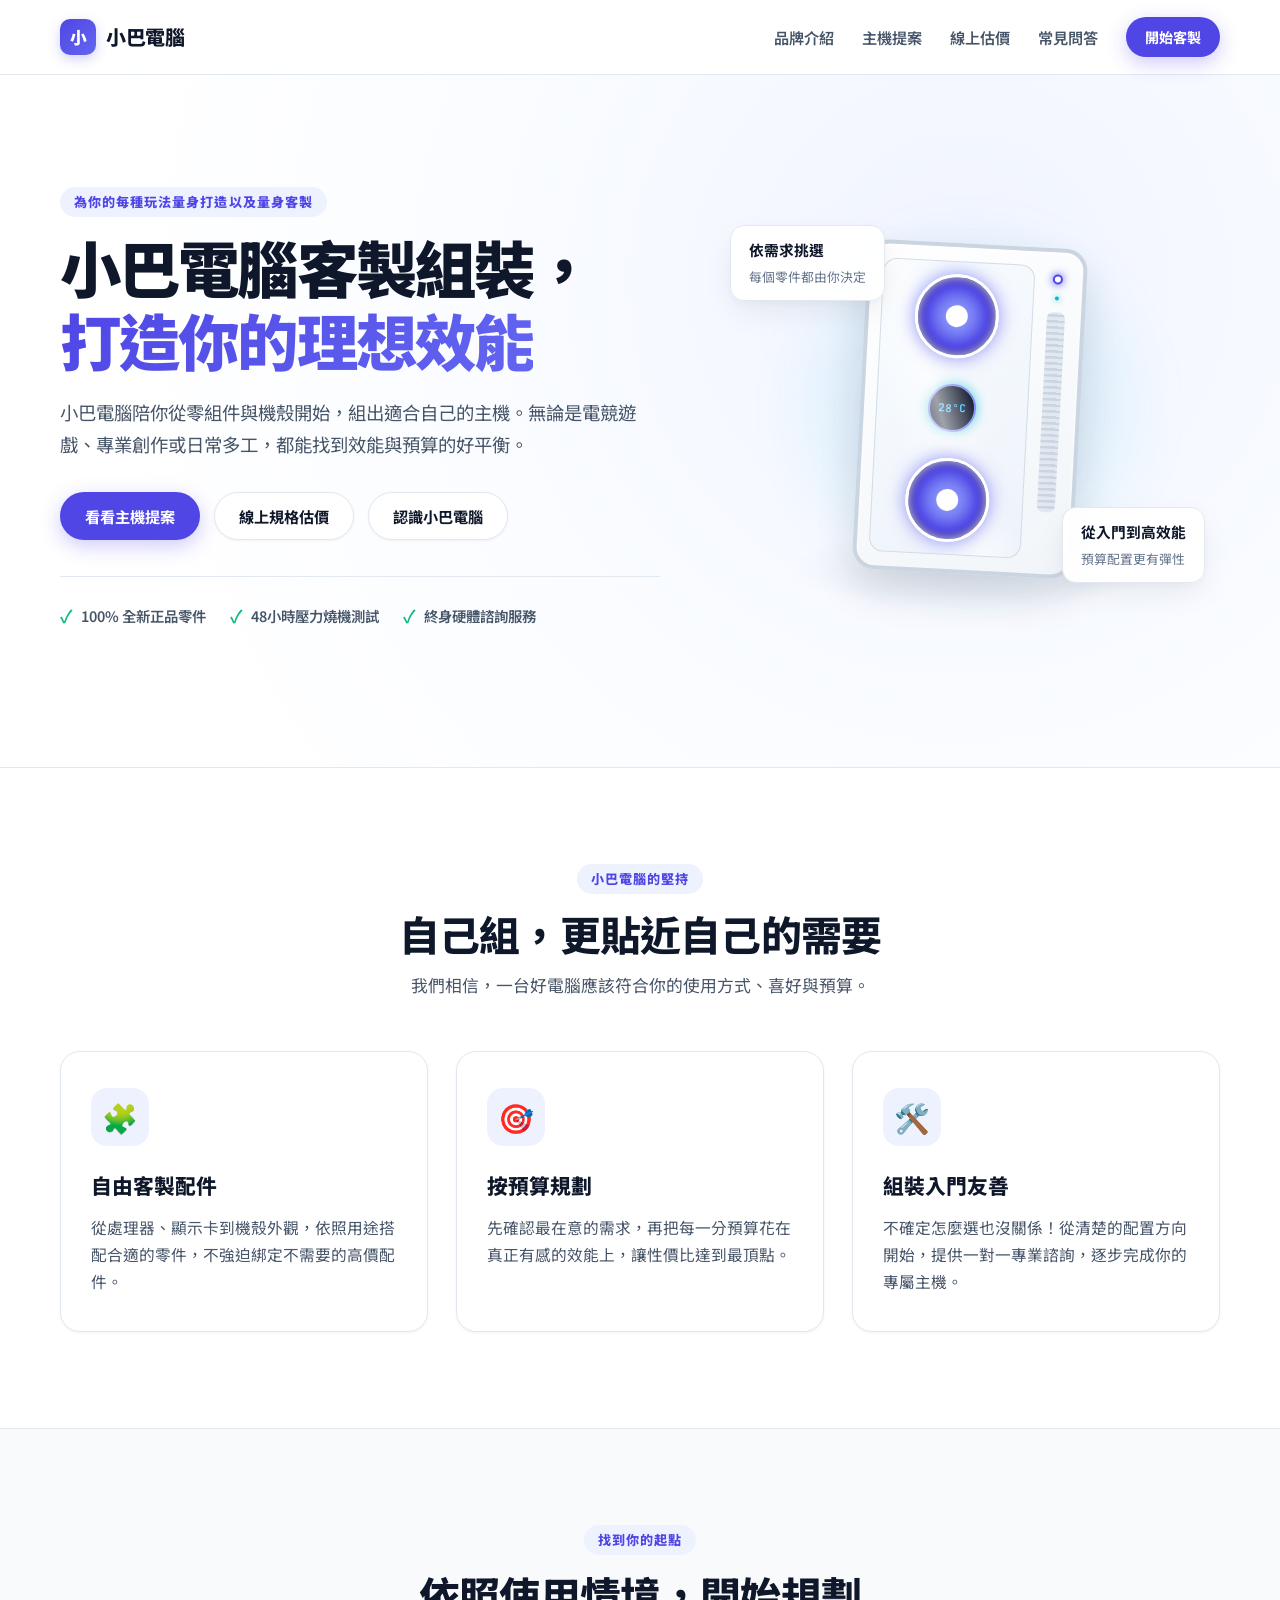
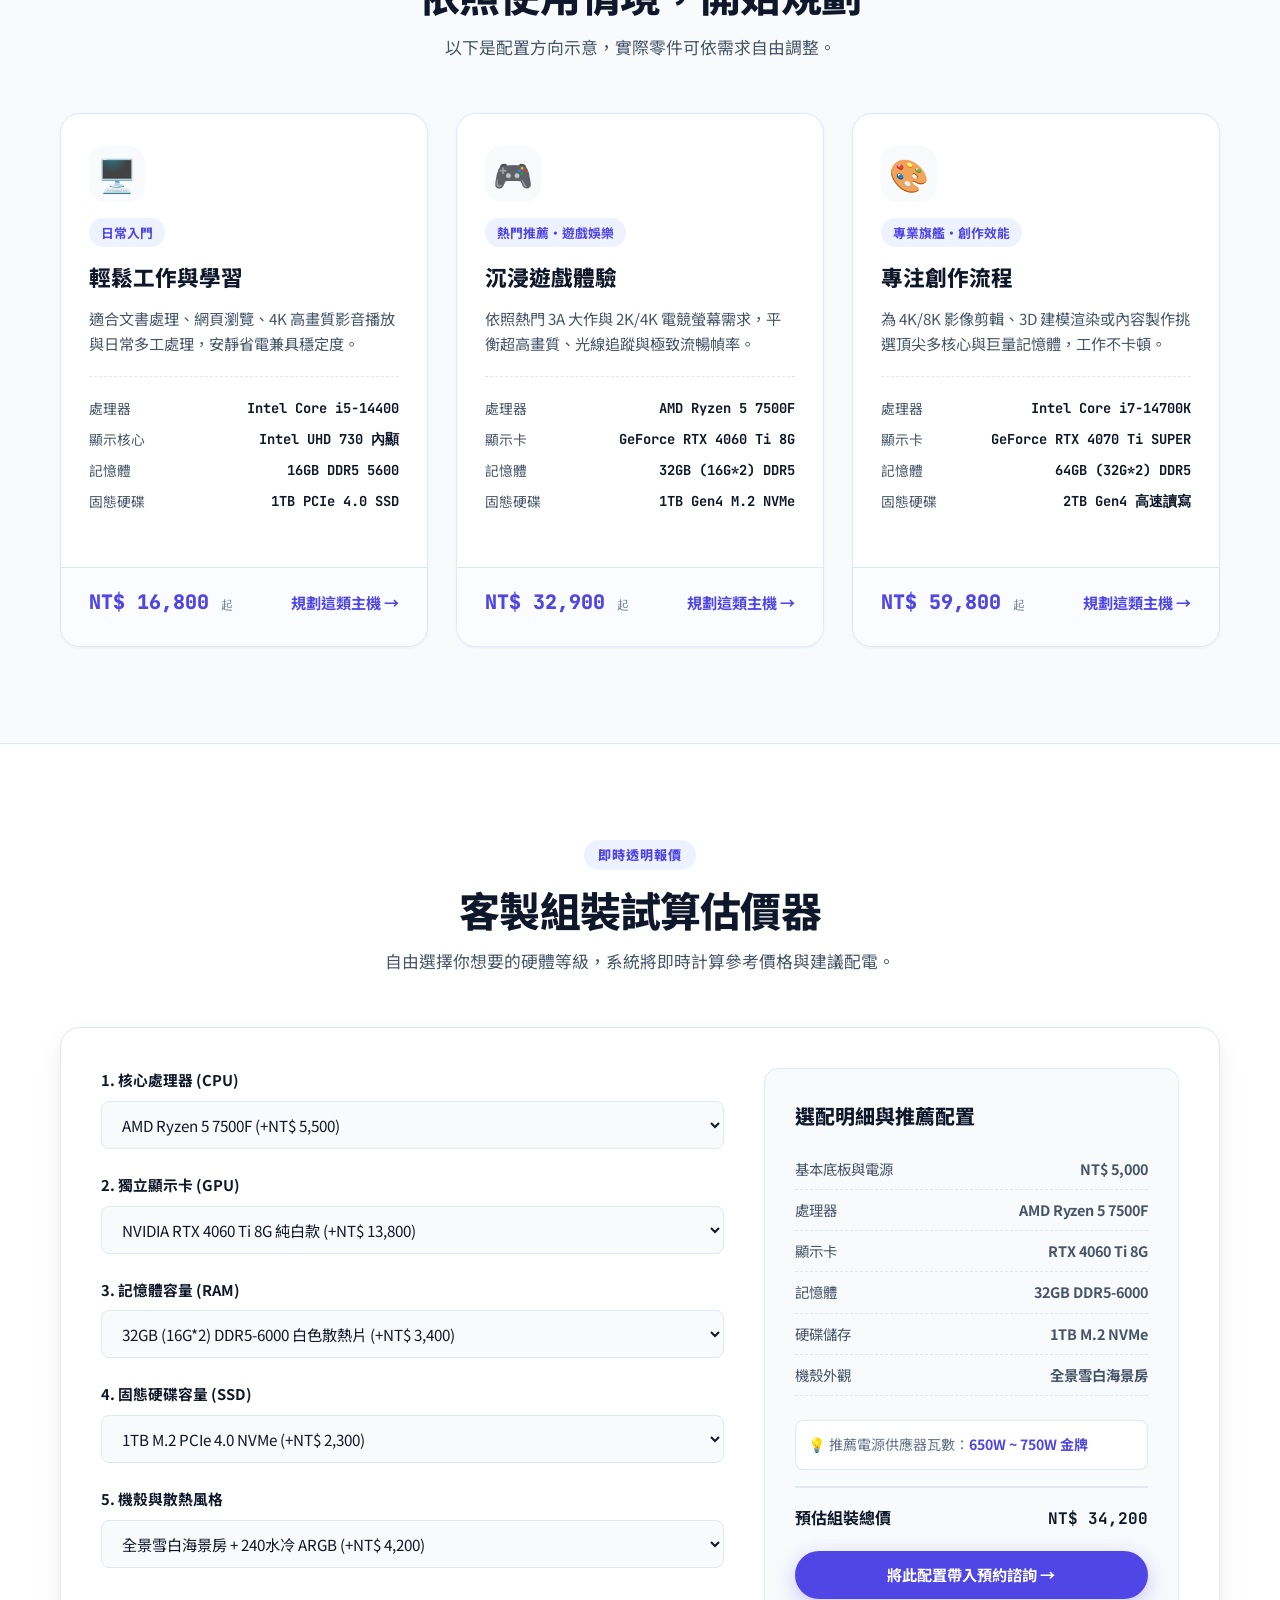
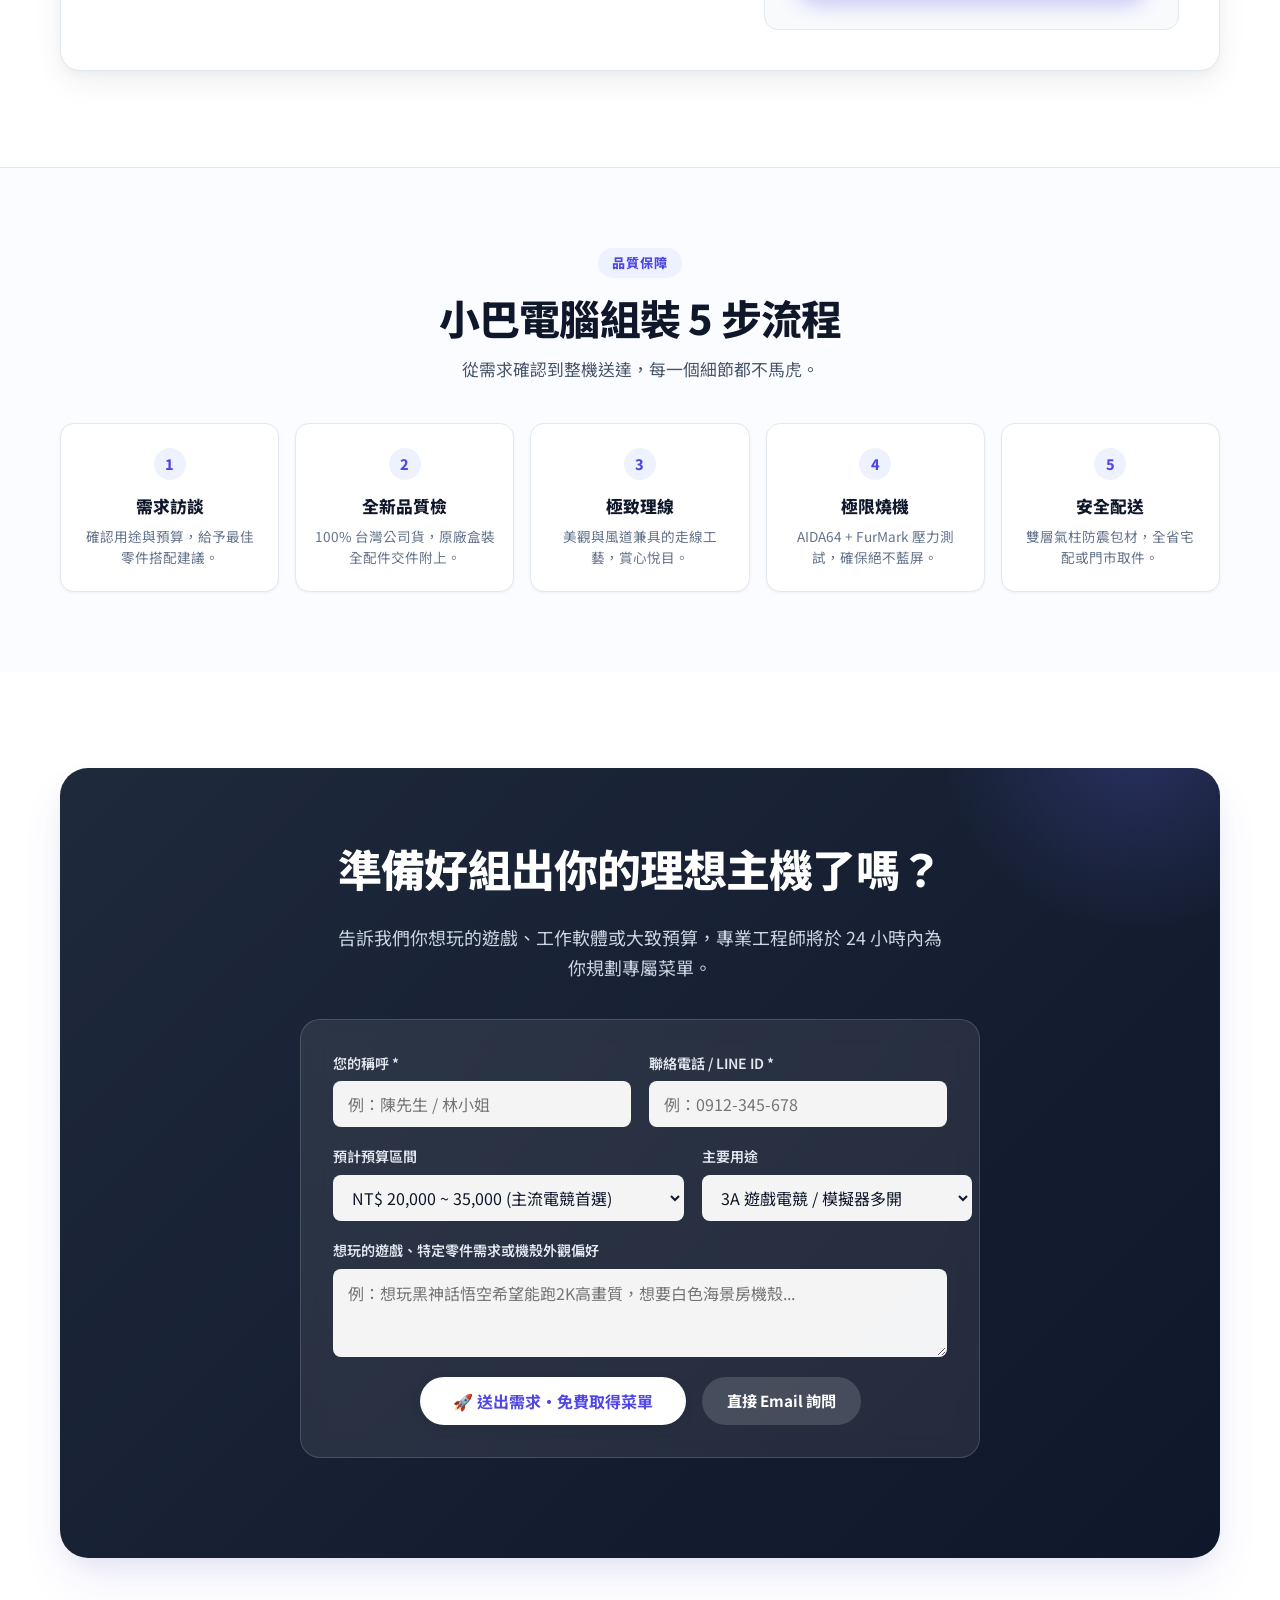
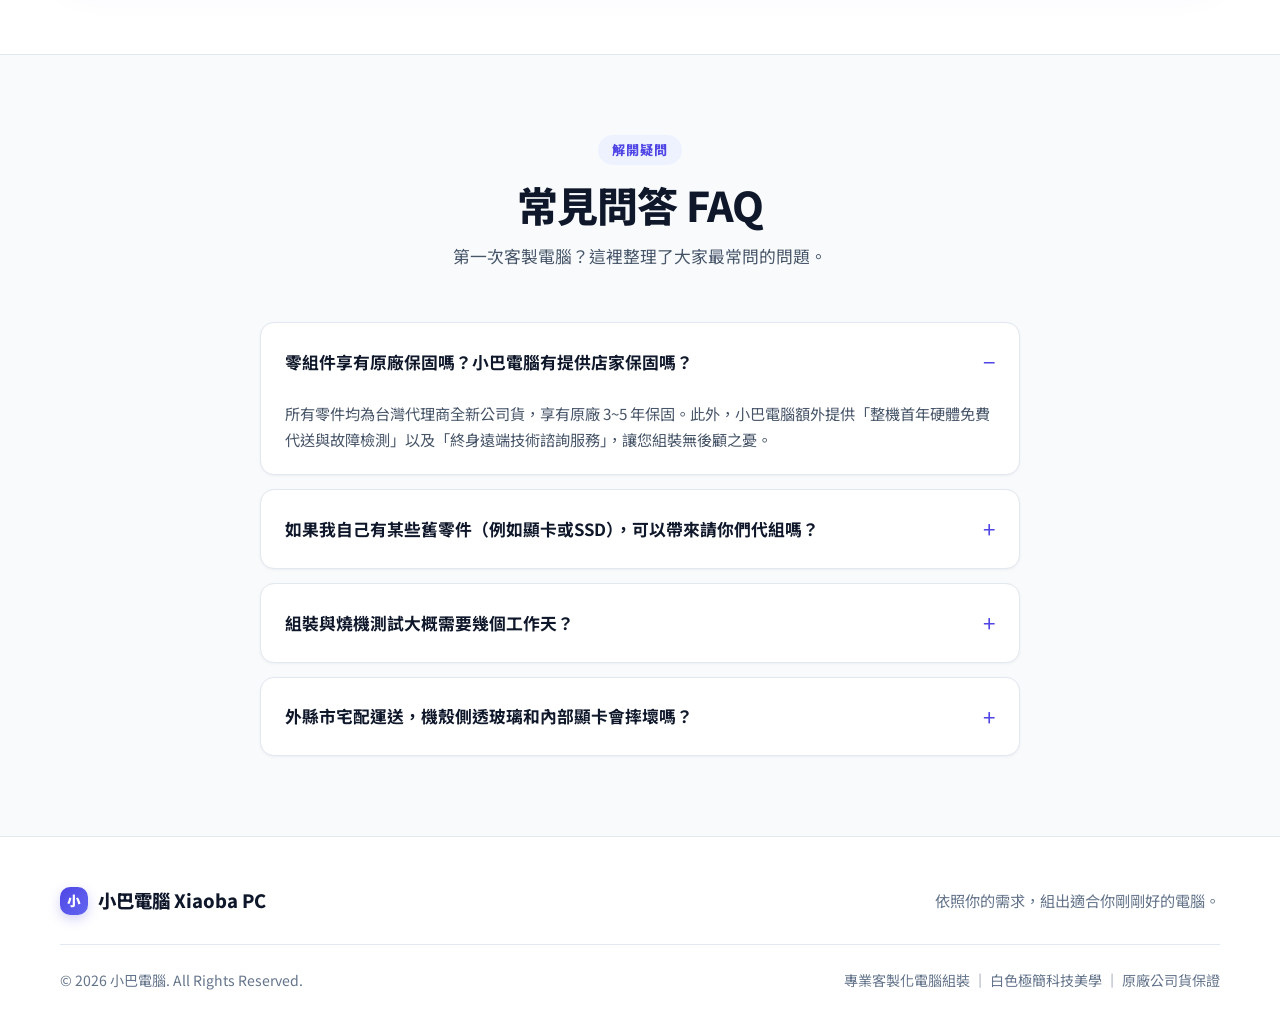
==== commit 1a55c7e6: "111111111" ====
--- a/onepage/index.html
+++ b/onepage/index.html
@@ -1,45 +1,1710 @@
-<!doctype html>
+﻿<!DOCTYPE html>
 <html lang="zh-Hant">
 <head>
   <meta charset="UTF-8">
-  <meta name="viewport" content="width=device-width, initial-scale=1">
-  <meta name="description" content="小巴電腦提供客製化電腦，陪你組出理想效能與風格。">
-  <title>小巴電腦｜組出你的理想電腦</title>
+  <meta name="viewport" content="width=device-width, initial-scale=1.0">
+  <meta name="description" content="小巴電腦提供客製化電腦，陪你組出理想效能與風格。專為電腦組裝者打造，自由選配、透明報價、專業燒機測試。">
+  <title>小巴電腦客製組裝</title>
+  <link rel="preconnect" href="https://fonts.googleapis.com">
+  <link rel="preconnect" href="https://fonts.gstatic.com" crossorigin>
+  <link href="https://fonts.googleapis.com/css2?family=Noto+Sans+TC:wght@400;500;600;700;800;900&family=JetBrains+Mono:wght@500;700&display=swap" rel="stylesheet">
   <style>
-    :root{--ink:#20242b;--muted:#68717d;--brand:#5367e8;--brand-hover:#3e50c8;--line:#e8eaee;--soft:#f6f7fb;--deep:#242938;--max:1120px;--font:"Noto Sans TC","Microsoft JhengHei",sans-serif}
-    *{box-sizing:border-box}html{scroll-behavior:smooth;scroll-padding-top:76px}body{margin:0;color:var(--ink);background:#fff;font:16px/1.65 var(--font);-webkit-font-smoothing:antialiased}a{color:inherit;text-decoration:none}:focus-visible{outline:3px solid #9aa6ff;outline-offset:4px}.wrap{width:min(var(--max),calc(100% - 40px));margin:auto}
-    .site-header{position:sticky;z-index:5;top:0;border-bottom:1px solid var(--line);background:#ffffffdf;backdrop-filter:blur(14px)}.nav{height:72px;display:flex;align-items:center;justify-content:space-between;gap:20px}.brand{display:flex;align-items:center;gap:10px;font-weight:800}.brand-mark{width:36px;height:36px;display:grid;place-items:center;border-radius:12px;background:var(--brand);color:#fff}.nav-links{display:flex;align-items:center;gap:28px;font-size:14px;font-weight:600}.nav-links>a:not(.nav-cta):hover{color:var(--brand)}.nav-cta,.button{min-height:46px;display:inline-flex;align-items:center;justify-content:center;padding:0 21px;border-radius:999px;font-weight:700;transition:transform .2s,background .2s,color .2s,box-shadow .2s}.nav-cta,.button-primary{color:#fff;background:var(--brand);box-shadow:0 7px 18px #5367e82b}.nav-cta:hover,.button-primary:hover{background:var(--brand-hover);transform:translateY(-2px)}
-    .hero{overflow:hidden;background:radial-gradient(ellipse at 78% 42%,#e8ebff 0,rgba(232,235,255,.62) 28%,transparent 59%),linear-gradient(120deg,#fff 35%,#f7f8ff)}.hero-grid{min-height:600px;display:grid;grid-template-columns:1.05fr .95fr;gap:48px;align-items:center;padding:64px 0}.eyebrow{margin:0 0 14px;color:var(--brand);font-size:13px;font-weight:800;letter-spacing:.08em}.hero h1{max-width:650px;margin:0;font-size:clamp(2.5rem,5vw,4.35rem);line-height:1.16;letter-spacing:-.045em}.hero h1 span{color:var(--brand)}.hero-copy>p:not(.eyebrow){max-width:560px;margin:22px 0 0;color:var(--muted);font-size:17px}.hero-actions{display:flex;flex-wrap:wrap;gap:12px;margin-top:30px}.button-secondary{border:1px solid var(--line);background:#fff}.button-secondary:hover{border-color:#bdc5ff;color:var(--brand);transform:translateY(-2px)}
-    .hero-art{position:relative;min-height:420px;display:grid;place-items:center}.art-glow{position:absolute;width:340px;height:340px;border-radius:50%;background:radial-gradient(circle,#dce1ff,rgba(220,225,255,.35) 54%,transparent 72%)}.pedestal{position:absolute;bottom:52px;width:390px;height:95px;border-radius:50%;background:linear-gradient(145deg,#fff,#e6e9f7);box-shadow:0 25px 35px #303b6b18;transform:rotate(-8deg)}.tower{position:relative;z-index:1;width:206px;height:310px;padding:16px 13px;display:flex;gap:12px;border:5px solid #252938;border-radius:20px;background:linear-gradient(115deg,#33394b,#171a24 68%);box-shadow:18px 26px 40px #20242b35;transform:rotate(4deg)}.glass{flex:1;display:flex;flex-direction:column;justify-content:space-evenly;align-items:center;border:1px solid #7781aa66;border-radius:12px;background:linear-gradient(135deg,#a7aef222,#171b2b)}.fan{width:96px;height:96px;display:grid;place-items:center;border:5px solid #8791ff;border-radius:50%;background:radial-gradient(circle,#ccd0ff 0 8%,#626ff1 10% 18%,#1c2038 20% 60%,#8994ff 62% 66%,#292d49 68%);box-shadow:0 0 22px #6675ff99,inset 0 0 15px #7d88ff77}.front{width:31px;display:flex;align-items:center;flex-direction:column;gap:11px;padding-top:10px}.power{width:10px;height:10px;border:2px solid #aab0ff;border-radius:50%;box-shadow:0 0 9px #9ba4ff}.led{width:4px;height:4px;border-radius:50%;background:#7cf0d2;box-shadow:0 0 8px #7cf0d2}.mesh{width:23px;height:190px;border-radius:8px;background:repeating-linear-gradient(0deg,#10121a 0 4px,#373b4b 5px 6px)}.spec{position:absolute;z-index:2;padding:14px 17px;border:1px solid #fff;border-radius:15px;background:#ffffffeb;box-shadow:0 12px 30px #353d7b1c}.spec strong,.spec span{display:block}.spec strong{font-size:14px}.spec span{margin-top:3px;color:var(--muted);font-size:12px}.spec-one{top:48px;left:0}.spec-two{right:0;bottom:38px}
-    .section{padding:82px 0}.section-heading{max-width:700px;margin:0 auto 38px;text-align:center}.section-heading h2{margin:0;font-size:clamp(1.8rem,3vw,2.6rem);line-height:1.3;letter-spacing:-.025em}.section-heading>p:last-child{margin:13px 0 0;color:var(--muted)}.cards{display:grid;grid-template-columns:repeat(3,1fr);gap:20px}.card{padding:26px;border:1px solid var(--line);border-radius:18px;background:#fff;box-shadow:0 10px 32px #20242b08}.feature-icon{width:52px;height:52px;display:grid;place-items:center;margin-bottom:18px;border-radius:16px;background:#e8ebff;font-size:25px}.card h3{margin:0 0 9px;font-size:19px}.card p{margin:0;color:var(--muted);font-size:15px}.builds-section{background:var(--soft)}.build-card{min-height:270px;display:flex;flex-direction:column;align-items:flex-start}.build-emoji{margin-bottom:20px;font-size:42px;line-height:1}.category{display:inline-block;margin-bottom:8px;padding:4px 10px;border-radius:999px;color:var(--brand);background:#e8ebff;font-size:12px;font-weight:700}.build-card .build-link{margin-top:auto;padding-top:22px;color:var(--brand);font-size:14px;font-weight:800}.build-link:hover{color:var(--brand-hover)}
-    .contact-section{padding:70px 0}.contact-panel{padding:58px 28px;border-radius:24px;color:#fff;background:var(--deep);text-align:center}.contact-panel h2{margin:0;font-size:clamp(1.7rem,3vw,2.4rem);line-height:1.3}.contact-panel p{margin:14px auto 25px;color:#c9cbd2}.button-light{color:var(--deep);background:#fff}.button-light:hover{color:var(--brand);transform:translateY(-2px);box-shadow:0 8px 22px #0002}.site-footer{border-top:1px solid var(--line);background:#fff}.footer-content{min-height:78px;display:flex;align-items:center;justify-content:space-between;gap:20px;color:var(--muted);font-size:14px}.footer-content p{margin:0}.footer-copy{color:var(--ink)}
-    @media(max-width:760px){html{scroll-padding-top:68px}.wrap{width:min(560px,calc(100% - 32px))}.nav{height:64px}.nav-links{gap:14px}.nav-item-builds{display:none}.nav-cta{min-height:40px;padding:0 15px;font-size:13px}.hero-grid{min-height:0;grid-template-columns:1fr;gap:18px;padding:58px 0 34px}.hero-copy>p:not(.eyebrow){font-size:16px}.hero-art{min-height:330px;margin-bottom:-25px;transform:scale(.9);transform-origin:top center}.art-glow{width:280px;height:280px}.pedestal{width:310px}.tower{transform:scale(.86) rotate(4deg)}.spec-one{left:1%}.spec-two{right:1%}.section{padding:58px 0}.cards{grid-template-columns:1fr;gap:14px}.build-card{min-height:0}.contact-section{padding:56px 0}.contact-panel{padding:42px 22px}}
-    @media(max-width:420px){.nav-item-about{display:none}.hero h1{font-size:2.45rem}.hero-art{min-height:300px;margin:0 -20px -45px;transform:scale(.82)}.spec{padding:11px 12px}.spec strong{font-size:12px}.spec span{font-size:11px}.footer-content{align-items:flex-start;flex-direction:column;justify-content:center;gap:3px;padding:18px 0;font-size:13px}}
-    @media(prefers-reduced-motion:reduce){html{scroll-behavior:auto}*,*::before,*::after{transition-duration:.01ms!important}}
+    /* ==========================================================================
+       CSS 變數系統 - 以「白色」為核心之現代極簡科技美學
+       ========================================================================== */
+    :root {
+      /* 白色系與背景色階 */
+      --bg-body: #ffffff;
+      --bg-surface: #ffffff;
+      --bg-subtle: #f8fafc;
+      --bg-card: #ffffff;
+      --bg-panel: #f1f5f9;
+      --bg-hero: radial-gradient(circle at 75% 30%, #f0f4ff 0%, #fafcff 45%, #ffffff 80%);
+      
+      /* 文字色階 (高對比確保閱讀舒適度) */
+      --text-main: #0f172a;
+      --text-sub: #475569;
+      --text-muted: #64748b;
+      --text-light: #94a3b8;
+      --text-white: #ffffff;
+
+      /* 品牌核心與裝飾點綴 (沉穩藍紫科技色) */
+      --brand-primary: #4f46e5;
+      --brand-primary-hover: #4338ca;
+      --brand-light: #eef2ff;
+      --brand-border: #e0e7ff;
+      --brand-accent: #06b6d4;
+
+      /* 邊框與分割線 */
+      --border-color: #e2e8f0;
+      --border-light: #f1f5f9;
+      --border-focus: #818cf8;
+
+      /* 精緻陰影系統 */
+      --shadow-sm: 0 1px 3px rgba(15, 23, 42, 0.05);
+      --shadow-md: 0 4px 16px -2px rgba(15, 23, 42, 0.06), 0 2px 6px -1px rgba(15, 23, 42, 0.03);
+      --shadow-lg: 0 12px 32px -4px rgba(15, 23, 42, 0.08), 0 4px 12px -2px rgba(15, 23, 42, 0.04);
+      --shadow-xl: 0 24px 48px -8px rgba(79, 70, 229, 0.12), 0 8px 24px -4px rgba(15, 23, 42, 0.06);
+
+      /* 版面與圓角 */
+      --max-width: 1160px;
+      --radius-sm: 8px;
+      --radius-md: 14px;
+      --radius-lg: 20px;
+      --radius-full: 9999px;
+      --font-base: "Noto Sans TC", -apple-system, BlinkMacSystemFont, "Segoe UI", Roboto, "Helvetica Neue", Arial, sans-serif;
+      --font-mono: "JetBrains Mono", monospace;
+    }
+
+    /* ==========================================================================
+       基礎重置與排版
+       ========================================================================== */
+    *, *::before, *::after {
+      box-sizing: border-box;
+      margin: 0;
+      padding: 0;
+    }
+
+    html {
+      scroll-behavior: smooth;
+      scroll-padding-top: 80px;
+    }
+
+    body {
+      background-color: var(--bg-body);
+      color: var(--text-main);
+      font-family: var(--font-base);
+      line-height: 1.68;
+      -webkit-font-smoothing: antialiased;
+      -moz-osx-font-smoothing: grayscale;
+    }
+
+    a {
+      color: inherit;
+      text-decoration: none;
+      transition: color 0.2s ease;
+    }
+
+    button, input, select, textarea {
+      font: inherit;
+    }
+
+    img {
+      max-width: 100%;
+      height: auto;
+      display: block;
+    }
+
+    .container {
+      width: min(var(--max-width), calc(100% - 40px));
+      margin-inline: auto;
+    }
+
+    /* ==========================================================================
+       按鈕與通用元件
+       ========================================================================== */
+    .btn {
+      display: inline-flex;
+      align-items: center;
+      justify-content: center;
+      gap: 8px;
+      min-height: 48px;
+      padding: 0 24px;
+      border-radius: var(--radius-full);
+      font-size: 0.95rem;
+      font-weight: 700;
+      cursor: pointer;
+      border: 1px solid transparent;
+      transition: all 0.25s cubic-bezier(0.16, 1, 0.3, 1);
+      text-align: center;
+      line-height: 1;
+    }
+
+    .btn:hover {
+      transform: translateY(-2px);
+    }
+
+    .btn-primary {
+      background-color: var(--brand-primary);
+      color: #ffffff;
+      box-shadow: 0 6px 20px rgba(79, 70, 229, 0.28);
+    }
+
+    .btn-primary:hover {
+      background-color: var(--brand-primary-hover);
+      box-shadow: 0 8px 24px rgba(79, 70, 229, 0.38);
+    }
+
+    .btn-secondary {
+      background-color: #ffffff;
+      color: var(--text-main);
+      border-color: var(--border-color);
+      box-shadow: var(--shadow-sm);
+    }
+
+    .btn-secondary:hover {
+      border-color: var(--brand-primary);
+      color: var(--brand-primary);
+      background-color: var(--brand-light);
+    }
+
+    .btn-white {
+      background-color: #ffffff;
+      color: var(--brand-primary);
+      box-shadow: var(--shadow-md);
+    }
+
+    .btn-white:hover {
+      background-color: #f8fafc;
+      color: var(--brand-primary-hover);
+    }
+
+    .section-tag {
+      display: inline-block;
+      font-size: 0.82rem;
+      font-weight: 800;
+      letter-spacing: 0.08em;
+      text-transform: uppercase;
+      color: var(--brand-primary);
+      background-color: var(--brand-light);
+      padding: 4px 14px;
+      border-radius: var(--radius-full);
+      margin-bottom: 14px;
+    }
+
+    .section-header {
+      text-align: center;
+      max-width: 680px;
+      margin: 0 auto 52px;
+    }
+
+    .section-header h2 {
+      font-size: clamp(2rem, 3.2vw, 2.75rem);
+      font-weight: 800;
+      line-height: 1.25;
+      letter-spacing: -0.02em;
+      color: var(--text-main);
+      margin-bottom: 12px;
+    }
+
+    .section-header p {
+      color: var(--text-sub);
+      font-size: 1.05rem;
+    }
+
+    /* ==========================================================================
+       頂部導覽列 (Sticky Header)
+       ========================================================================== */
+    .site-header {
+      position: sticky;
+      top: 0;
+      z-index: 100;
+      background-color: rgba(255, 255, 255, 0.92);
+      backdrop-filter: blur(16px);
+      -webkit-backdrop-filter: blur(16px);
+      border-bottom: 1px solid var(--border-color);
+      transition: background-color 0.3s;
+    }
+
+    .nav-wrapper {
+      display: flex;
+      align-items: center;
+      justify-content: space-between;
+      height: 74px;
+      gap: 24px;
+    }
+
+    .brand-logo {
+      display: flex;
+      align-items: center;
+      gap: 10px;
+      font-size: 1.25rem;
+      font-weight: 800;
+      color: var(--text-main);
+      letter-spacing: -0.02em;
+    }
+
+    .brand-badge {
+      display: grid;
+      place-items: center;
+      width: 36px;
+      height: 36px;
+      border-radius: 10px;
+      background: linear-gradient(135deg, var(--brand-primary), #6366f1);
+      color: #ffffff;
+      font-weight: 900;
+      font-size: 1.05rem;
+      box-shadow: 0 4px 12px rgba(79, 70, 229, 0.25);
+    }
+
+    .nav-links {
+      display: flex;
+      align-items: center;
+      list-style: none;
+      gap: 28px;
+    }
+
+    .nav-links a:not(.btn) {
+      font-size: 0.95rem;
+      font-weight: 600;
+      color: var(--text-sub);
+      position: relative;
+      padding: 6px 0;
+    }
+
+    .nav-links a:not(.btn):hover {
+      color: var(--brand-primary);
+    }
+
+    .nav-links a:not(.btn)::after {
+      content: "";
+      position: absolute;
+      bottom: 0;
+      left: 0;
+      width: 100%;
+      height: 2px;
+      background-color: var(--brand-primary);
+      transform: scaleX(0);
+      transform-origin: right;
+      transition: transform 0.25s ease;
+    }
+
+    .nav-links a:not(.btn):hover::after {
+      transform: scaleX(1);
+      transform-origin: left;
+    }
+
+    /* ==========================================================================
+       首頁主視覺 (Hero Section)
+       ========================================================================== */
+    .hero-section {
+      position: relative;
+      background: var(--bg-hero);
+      overflow: hidden;
+      padding: 64px 0 88px;
+      border-bottom: 1px solid var(--border-color);
+    }
+
+    .hero-grid {
+      display: grid;
+      grid-template-columns: 1.1fr 0.9fr;
+      align-items: center;
+      gap: 48px;
+      min-height: 540px;
+    }
+
+    .hero-content {
+      max-width: 600px;
+    }
+
+    .hero-title {
+      font-size: clamp(2.5rem, 4.8vw, 4.2rem);
+      font-weight: 900;
+      line-height: 1.18;
+      letter-spacing: -0.03em;
+      color: var(--text-main);
+      margin-bottom: 20px;
+    }
+
+    .hero-title span {
+      background: linear-gradient(135deg, var(--brand-primary) 0%, #6366f1 100%);
+      -webkit-background-clip: text;
+      -webkit-text-fill-color: transparent;
+    }
+
+    .hero-desc {
+      font-size: 1.15rem;
+      color: var(--text-sub);
+      line-height: 1.75;
+      margin-bottom: 32px;
+    }
+
+    .hero-actions {
+      display: flex;
+      flex-wrap: wrap;
+      gap: 14px;
+      margin-bottom: 36px;
+    }
+
+    .hero-highlights {
+      display: flex;
+      align-items: center;
+      gap: 24px;
+      padding-top: 24px;
+      border-top: 1px solid var(--border-color);
+    }
+
+    .highlight-item {
+      display: flex;
+      align-items: center;
+      gap: 8px;
+      font-size: 0.9rem;
+      font-weight: 600;
+      color: var(--text-sub);
+    }
+
+    .highlight-icon {
+      color: #10b981;
+      font-size: 1.1rem;
+    }
+
+    /* 純 CSS 繪製：純白海景房客製化主機示意圖 */
+    .hero-art-wrapper {
+      position: relative;
+      display: flex;
+      justify-content: center;
+      align-items: center;
+      min-height: 440px;
+    }
+
+    .art-halo {
+      position: absolute;
+      width: 380px;
+      height: 380px;
+      background: radial-gradient(circle, rgba(79, 70, 229, 0.12) 0%, rgba(6, 182, 212, 0.08) 50%, transparent 70%);
+      border-radius: 50%;
+      filter: blur(24px);
+    }
+
+    .pc-podium {
+      position: absolute;
+      bottom: 20px;
+      width: 360px;
+      height: 80px;
+      background: radial-gradient(ellipse at center, rgba(226, 232, 240, 0.9) 0%, rgba(255, 255, 255, 0) 72%);
+      border-radius: 50%;
+    }
+
+    .pc-tower {
+      position: relative;
+      z-index: 2;
+      width: 220px;
+      height: 330px;
+      background: linear-gradient(145deg, #ffffff, #f1f5f9);
+      border: 4px solid #cbd5e1;
+      border-radius: 22px;
+      box-shadow: 0 20px 40px rgba(15, 23, 42, 0.12), inset 0 2px 4px rgba(255, 255, 255, 0.9);
+      display: flex;
+      padding: 14px 12px;
+      gap: 10px;
+      transform: rotate(3deg);
+      transition: transform 0.4s ease;
+    }
+
+    .pc-tower:hover {
+      transform: rotate(0deg) scale(1.02);
+    }
+
+    /* 海景房透側鋼化玻璃 */
+    .pc-glass {
+      flex: 1;
+      background: linear-gradient(135deg, rgba(240, 249, 255, 0.5) 0%, rgba(224, 231, 255, 0.25) 100%);
+      border: 1.5px solid rgba(203, 213, 225, 0.8);
+      border-radius: 14px;
+      padding: 12px 6px;
+      display: flex;
+      flex-direction: column;
+      justify-content: space-between;
+      align-items: center;
+      position: relative;
+      overflow: hidden;
+    }
+
+    .pc-glass::before {
+      content: "";
+      position: absolute;
+      top: -50%;
+      left: -50%;
+      width: 200%;
+      height: 200%;
+      background: linear-gradient(45deg, transparent 40%, rgba(255, 255, 255, 0.6) 48%, transparent 54%);
+      transform: rotate(25deg);
+      pointer-events: none;
+    }
+
+    /* ARGB 幻彩風扇 */
+    .pc-fan {
+      width: 84px;
+      height: 84px;
+      border-radius: 50%;
+      border: 3px solid #ffffff;
+      background: radial-gradient(circle, #e0e7ff 0%, #818cf8 25%, #4f46e5 55%, #1e1b4b 90%);
+      box-shadow: 0 0 18px rgba(99, 102, 241, 0.7), inset 0 0 10px rgba(255, 255, 255, 0.8);
+      animation: spinFan 6s linear infinite;
+      position: relative;
+    }
+
+    @keyframes spinFan {
+      0% { transform: rotate(0deg); }
+      100% { transform: rotate(360deg); }
+    }
+
+    .pc-fan::after {
+      content: "";
+      position: absolute;
+      inset: 28px;
+      background: #ffffff;
+      border-radius: 50%;
+      box-shadow: 0 0 8px rgba(79, 70, 229, 0.5);
+    }
+
+    /* 頂級水冷頭指示卡 */
+    .pc-aio-block {
+      width: 48px;
+      height: 48px;
+      background: #0f172a;
+      border: 2px solid #818cf8;
+      border-radius: 50%;
+      box-shadow: 0 0 12px rgba(6, 182, 212, 0.7);
+      display: grid;
+      place-items: center;
+      color: #38bdf8;
+      font-size: 11px;
+      font-family: var(--font-mono);
+      font-weight: 700;
+    }
+
+    /* 機殼前置面板 */
+    .pc-front-panel {
+      width: 26px;
+      display: flex;
+      flex-direction: column;
+      align-items: center;
+      gap: 12px;
+      padding-top: 8px;
+    }
+
+    .pc-power {
+      width: 10px;
+      height: 10px;
+      border-radius: 50%;
+      background: #ffffff;
+      border: 2px solid var(--brand-primary);
+      box-shadow: 0 0 8px var(--brand-primary);
+    }
+
+    .pc-led {
+      width: 4px;
+      height: 4px;
+      border-radius: 50%;
+      background: var(--brand-accent);
+      box-shadow: 0 0 6px var(--brand-accent);
+    }
+
+    .pc-mesh {
+      width: 18px;
+      height: 200px;
+      border-radius: 6px;
+      background: repeating-linear-gradient(0deg, #e2e8f0 0px, #e2e8f0 3px, #cbd5e1 4px, #cbd5e1 6px);
+    }
+
+    /* 浮動規格標籤卡片 */
+    .spec-card {
+      position: absolute;
+      z-index: 3;
+      background: rgba(255, 255, 255, 0.95);
+      backdrop-filter: blur(8px);
+      padding: 12px 18px;
+      border-radius: var(--radius-md);
+      border: 1px solid var(--border-color);
+      box-shadow: var(--shadow-lg);
+      font-size: 0.85rem;
+      animation: floatSpec 4s ease-in-out infinite alternate;
+    }
+
+    .spec-card strong {
+      display: block;
+      color: var(--text-main);
+      font-size: 0.92rem;
+      margin-bottom: 2px;
+    }
+
+    .spec-card span {
+      color: var(--text-muted);
+      font-size: 0.8rem;
+    }
+
+    .spec-card-1 {
+      top: 36px;
+      left: 10px;
+      animation-delay: 0s;
+    }
+
+    .spec-card-2 {
+      bottom: 46px;
+      right: 15px;
+      animation-delay: 2s;
+    }
+
+    @keyframes floatSpec {
+      0% { transform: translateY(0px); }
+      100% { transform: translateY(-8px); }
+    }
+
+    /* ==========================================================================
+       品牌特色 (#about)
+       ========================================================================== */
+    .features-section {
+      padding: 96px 0;
+      background-color: #ffffff;
+    }
+
+    .features-grid {
+      display: grid;
+      grid-template-columns: repeat(3, 1fr);
+      gap: 28px;
+    }
+
+    .feature-card {
+      background: #ffffff;
+      padding: 36px 30px;
+      border-radius: var(--radius-lg);
+      border: 1px solid var(--border-color);
+      box-shadow: var(--shadow-sm);
+      transition: all 0.3s ease;
+      position: relative;
+    }
+
+    .feature-card:hover {
+      transform: translateY(-6px);
+      border-color: var(--brand-border);
+      box-shadow: var(--shadow-xl);
+    }
+
+    .feature-icon-wrapper {
+      width: 58px;
+      height: 58px;
+      border-radius: 16px;
+      background-color: var(--brand-light);
+      display: grid;
+      place-items: center;
+      font-size: 1.8rem;
+      margin-bottom: 22px;
+    }
+
+    .feature-card h3 {
+      font-size: 1.3rem;
+      font-weight: 800;
+      color: var(--text-main);
+      margin-bottom: 12px;
+    }
+
+    .feature-card p {
+      color: var(--text-sub);
+      font-size: 0.98rem;
+      line-height: 1.7;
+    }
+
+    /* ==========================================================================
+       主機提案 (#builds)
+       ========================================================================== */
+    .builds-section {
+      padding: 96px 0;
+      background-color: var(--bg-subtle);
+      border-top: 1px solid var(--border-color);
+      border-bottom: 1px solid var(--border-color);
+    }
+
+    .builds-grid {
+      display: grid;
+      grid-template-columns: repeat(3, 1fr);
+      gap: 28px;
+    }
+
+    .build-card {
+      background: #ffffff;
+      border: 1px solid var(--border-color);
+      border-radius: var(--radius-lg);
+      overflow: hidden;
+      box-shadow: var(--shadow-sm);
+      display: flex;
+      flex-direction: column;
+      transition: all 0.3s cubic-bezier(0.16, 1, 0.3, 1);
+      position: relative;
+    }
+
+    .build-card:hover {
+      transform: translateY(-6px);
+      box-shadow: var(--shadow-xl);
+      border-color: var(--brand-border);
+    }
+
+    .build-card-top {
+      padding: 32px 28px 20px;
+      flex-grow: 1;
+    }
+
+    .build-emoji-badge {
+      display: inline-flex;
+      align-items: center;
+      justify-content: center;
+      width: 56px;
+      height: 56px;
+      border-radius: 16px;
+      background: var(--bg-subtle);
+      font-size: 2rem;
+      margin-bottom: 16px;
+    }
+
+    .build-category-tag {
+      display: inline-block;
+      font-size: 0.8rem;
+      font-weight: 700;
+      color: var(--brand-primary);
+      background-color: var(--brand-light);
+      padding: 4px 12px;
+      border-radius: var(--radius-full);
+      margin-bottom: 12px;
+    }
+
+    .build-title {
+      font-size: 1.35rem;
+      font-weight: 800;
+      color: var(--text-main);
+      margin-bottom: 10px;
+    }
+
+    .build-desc {
+      color: var(--text-sub);
+      font-size: 0.95rem;
+      line-height: 1.65;
+      margin-bottom: 20px;
+    }
+
+    /* 規格簡約清單 */
+    .build-specs-list {
+      list-style: none;
+      padding: 16px 0;
+      border-top: 1px dashed var(--border-color);
+      margin-bottom: 14px;
+    }
+
+    .build-specs-list li {
+      display: flex;
+      justify-content: space-between;
+      font-size: 0.86rem;
+      color: var(--text-sub);
+      padding: 4px 0;
+    }
+
+    .build-specs-list strong {
+      color: var(--text-main);
+      font-family: var(--font-mono);
+    }
+
+    .build-card-footer {
+      padding: 18px 28px 26px;
+      background-color: #fafcff;
+      border-top: 1px solid var(--border-color);
+      display: flex;
+      align-items: center;
+      justify-content: space-between;
+    }
+
+    .build-price {
+      font-size: 1.25rem;
+      font-weight: 800;
+      color: var(--brand-primary);
+      font-family: var(--font-mono);
+    }
+
+    .build-price small {
+      font-size: 0.78rem;
+      color: var(--text-muted);
+      font-weight: 500;
+    }
+
+    .build-link {
+      display: inline-flex;
+      align-items: center;
+      gap: 6px;
+      color: var(--brand-primary);
+      font-size: 0.95rem;
+      font-weight: 700;
+      transition: gap 0.2s;
+    }
+
+    .build-link:hover {
+      color: var(--brand-primary-hover);
+      gap: 10px;
+    }
+
+    /* ==========================================================================
+       互動式客製化組裝即時估價器 (Interactive PC Builder)
+       ========================================================================== */
+    .configurator-section {
+      padding: 96px 0;
+      background-color: #ffffff;
+    }
+
+    .configurator-box {
+      background: #ffffff;
+      border: 1px solid var(--border-color);
+      border-radius: var(--radius-lg);
+      box-shadow: var(--shadow-lg);
+      padding: 40px;
+      display: grid;
+      grid-template-columns: 1.2fr 0.8fr;
+      gap: 40px;
+    }
+
+    .config-options {
+      display: flex;
+      flex-direction: column;
+      gap: 24px;
+    }
+
+    .config-group label {
+      display: block;
+      font-size: 0.92rem;
+      font-weight: 700;
+      color: var(--text-main);
+      margin-bottom: 8px;
+    }
+
+    .config-select {
+      width: 100%;
+      height: 48px;
+      border: 1px solid var(--border-color);
+      border-radius: var(--radius-sm);
+      padding: 0 16px;
+      background-color: var(--bg-subtle);
+      color: var(--text-main);
+      font-size: 0.95rem;
+      transition: border-color 0.2s;
+      outline: none;
+    }
+
+    .config-select:focus {
+      border-color: var(--brand-primary);
+      background-color: #ffffff;
+      box-shadow: 0 0 0 3px rgba(79, 70, 229, 0.15);
+    }
+
+    .config-summary {
+      background: var(--bg-subtle);
+      border: 1px solid var(--border-color);
+      border-radius: var(--radius-md);
+      padding: 30px;
+      display: flex;
+      flex-direction: column;
+      justify-content: space-between;
+    }
+
+    .config-summary h3 {
+      font-size: 1.25rem;
+      font-weight: 800;
+      color: var(--text-main);
+      margin-bottom: 16px;
+    }
+
+    .config-receipt {
+      list-style: none;
+      margin-bottom: 24px;
+    }
+
+    .config-receipt li {
+      display: flex;
+      justify-content: space-between;
+      padding: 8px 0;
+      font-size: 0.9rem;
+      color: var(--text-sub);
+      border-bottom: 1px dashed var(--border-color);
+    }
+
+    .config-total {
+      margin-top: 16px;
+      padding-top: 16px;
+      border-top: 2px solid var(--border-color);
+      display: flex;
+      align-items: baseline;
+      justify-content: space-between;
+    }
+
+    .config-total span {
+      font-size: 1rem;
+      font-weight: 700;
+      color: var(--text-main);
+    }
+
+    .config-total-val {
+      font-size: 1.85rem;
+      font-weight: 900;
+      color: var(--brand-primary);
+      font-family: var(--font-mono);
+    }
+
+    /* ==========================================================================
+       組裝 5 大堅持流程
+       ========================================================================== */
+    .process-section {
+      padding: 80px 0;
+      background-color: #fafcff;
+      border-top: 1px solid var(--border-color);
+    }
+
+    .process-steps {
+      display: grid;
+      grid-template-columns: repeat(5, 1fr);
+      gap: 16px;
+      position: relative;
+    }
+
+    .process-step {
+      background: #ffffff;
+      padding: 24px 18px;
+      border-radius: var(--radius-md);
+      border: 1px solid var(--border-color);
+      box-shadow: var(--shadow-sm);
+      text-align: center;
+      position: relative;
+    }
+
+    .step-num {
+      width: 32px;
+      height: 32px;
+      background: var(--brand-light);
+      color: var(--brand-primary);
+      border-radius: 50%;
+      display: grid;
+      place-items: center;
+      font-weight: 800;
+      font-size: 0.9rem;
+      margin: 0 auto 12px;
+    }
+
+    .process-step h4 {
+      font-size: 1.05rem;
+      font-weight: 800;
+      margin-bottom: 6px;
+      color: var(--text-main);
+    }
+
+    .process-step p {
+      font-size: 0.85rem;
+      color: var(--text-muted);
+      line-height: 1.5;
+    }
+
+    /* ==========================================================================
+       聯絡行動區 (#contact)
+       ========================================================================== */
+    .contact-section {
+      padding: 96px 0;
+      background-color: #ffffff;
+    }
+
+    .contact-panel {
+      background: linear-gradient(135deg, #1e293b 0%, #0f172a 100%);
+      color: #ffffff;
+      border-radius: 28px;
+      padding: 64px 48px;
+      box-shadow: var(--shadow-xl);
+      text-align: center;
+      position: relative;
+      overflow: hidden;
+    }
+
+    .contact-panel::before {
+      content: "";
+      position: absolute;
+      top: -30%;
+      right: -10%;
+      width: 400px;
+      height: 400px;
+      background: radial-gradient(circle, rgba(99, 102, 241, 0.25) 0%, transparent 70%);
+      border-radius: 50%;
+      pointer-events: none;
+    }
+
+    .contact-title {
+      font-size: clamp(2rem, 3.5vw, 2.75rem);
+      font-weight: 800;
+      letter-spacing: -0.02em;
+      margin-bottom: 16px;
+    }
+
+    .contact-desc {
+      color: #cbd5e1;
+      font-size: 1.12rem;
+      max-width: 620px;
+      margin: 0 auto 36px;
+      line-height: 1.7;
+    }
+
+    .contact-form-wrapper {
+      max-width: 680px;
+      margin: 0 auto 36px;
+      background: rgba(255, 255, 255, 0.08);
+      backdrop-filter: blur(12px);
+      border: 1px solid rgba(255, 255, 255, 0.15);
+      border-radius: var(--radius-lg);
+      padding: 32px;
+      text-align: left;
+    }
+
+    .form-grid {
+      display: grid;
+      grid-template-columns: 1fr 1fr;
+      gap: 18px;
+      margin-bottom: 18px;
+    }
+
+    .form-group {
+      display: flex;
+      flex-direction: column;
+      gap: 6px;
+    }
+
+    .form-group label {
+      font-size: 0.88rem;
+      color: #e2e8f0;
+      font-weight: 600;
+    }
+
+    .form-control {
+      height: 46px;
+      border-radius: var(--radius-sm);
+      border: 1px solid rgba(255, 255, 255, 0.2);
+      background: rgba(255, 255, 255, 0.95);
+      color: var(--text-main);
+      padding: 0 14px;
+      outline: none;
+      transition: border-color 0.2s;
+    }
+
+    .form-control:focus {
+      border-color: #818cf8;
+      box-shadow: 0 0 0 3px rgba(129, 140, 248, 0.35);
+    }
+
+    textarea.form-control {
+      height: 88px;
+      padding-top: 10px;
+      resize: vertical;
+    }
+
+    .contact-actions {
+      display: flex;
+      justify-content: center;
+      gap: 16px;
+      flex-wrap: wrap;
+    }
+
+    /* ==========================================================================
+       常見問題 FAQ 手風琴
+       ========================================================================== */
+    .faq-section {
+      padding: 80px 0;
+      background-color: var(--bg-subtle);
+      border-top: 1px solid var(--border-color);
+    }
+
+    .faq-accordion {
+      max-width: 760px;
+      margin: 0 auto;
+      display: flex;
+      flex-direction: column;
+      gap: 14px;
+    }
+
+    .faq-item {
+      background: #ffffff;
+      border: 1px solid var(--border-color);
+      border-radius: var(--radius-md);
+      overflow: hidden;
+      box-shadow: var(--shadow-sm);
+    }
+
+    .faq-question {
+      padding: 20px 24px;
+      font-weight: 700;
+      font-size: 1.05rem;
+      color: var(--text-main);
+      cursor: pointer;
+      display: flex;
+      justify-content: space-between;
+      align-items: center;
+      user-select: none;
+    }
+
+    .faq-question::after {
+      content: "+";
+      font-size: 1.4rem;
+      font-weight: 400;
+      color: var(--brand-primary);
+      transition: transform 0.2s;
+    }
+
+    .faq-item.active .faq-question::after {
+      content: "−";
+    }
+
+    .faq-answer {
+      display: none;
+      padding: 0 24px 22px;
+      color: var(--text-sub);
+      font-size: 0.95rem;
+      line-height: 1.7;
+    }
+
+    .faq-item.active .faq-answer {
+      display: block;
+    }
+
+    /* ==========================================================================
+       頁尾 (Site Footer)
+       ========================================================================== */
+    .site-footer {
+      background-color: #ffffff;
+      border-top: 1px solid var(--border-color);
+      padding: 48px 0 32px;
+    }
+
+    .footer-content {
+      display: flex;
+      align-items: center;
+      justify-content: space-between;
+      flex-wrap: wrap;
+      gap: 24px;
+      padding-bottom: 28px;
+      border-bottom: 1px solid var(--border-color);
+      margin-bottom: 24px;
+    }
+
+    .footer-brand {
+      display: flex;
+      align-items: center;
+      gap: 10px;
+      font-weight: 800;
+      font-size: 1.15rem;
+    }
+
+    .footer-tagline {
+      color: var(--text-muted);
+      font-size: 0.95rem;
+    }
+
+    .footer-bottom {
+      display: flex;
+      justify-content: space-between;
+      align-items: center;
+      font-size: 0.88rem;
+      color: var(--text-muted);
+      flex-wrap: wrap;
+      gap: 12px;
+    }
+
+    /* ==========================================================================
+       響應式設計 (RWD Media Queries)
+       ========================================================================== */
+    @media (max-width: 992px) {
+      .hero-grid {
+        grid-template-columns: 1fr;
+        gap: 40px;
+        text-align: center;
+      }
+      .hero-content {
+        margin: 0 auto;
+      }
+      .hero-actions {
+        justify-content: center;
+      }
+      .hero-highlights {
+        justify-content: center;
+      }
+      .features-grid, .builds-grid {
+        grid-template-columns: repeat(2, 1fr);
+      }
+      .configurator-box {
+        grid-template-columns: 1fr;
+      }
+      .process-steps {
+        grid-template-columns: repeat(2, 1fr);
+      }
+    }
+
+    @media (max-width: 768px) {
+      .nav-links li:not(:last-child) {
+        display: none;
+      }
+      .features-grid, .builds-grid {
+        grid-template-columns: 1fr;
+      }
+      .form-grid {
+        grid-template-columns: 1fr;
+      }
+      .contact-panel {
+        padding: 42px 20px;
+      }
+      .contact-form-wrapper {
+        padding: 22px 16px;
+      }
+      .process-steps {
+        grid-template-columns: 1fr;
+      }
+      .footer-content, .footer-bottom {
+        flex-direction: column;
+        align-items: flex-start;
+      }
+    }
+
+    @media (prefers-reduced-motion: reduce) {
+      *, *::before, *::after {
+        animation-duration: 0.01ms !important;
+        animation-iteration-count: 1 !important;
+        transition-duration: 0.01ms !important;
+        scroll-behavior: auto !important;
+      }
+    }
   </style>
 </head>
 <body id="top">
-  <header class="site-header"><div class="wrap nav">
-    <a class="brand" href="#top" aria-label="小巴電腦，回到頁首"><span class="brand-mark" aria-hidden="true">小</span><span>小巴電腦</span></a>
-    <nav class="nav-links" aria-label="主要導覽"><a class="nav-item-about" href="#about">品牌介紹</a><a class="nav-item-builds" href="#builds">主機提案</a><a class="nav-cta" href="#contact">開始客製</a></nav>
-  </div></header>
+
+  <!-- ========================================================================
+       4.1 頂部導覽列
+       ======================================================================== -->
+  <header class="site-header">
+    <div class="container">
+      <nav class="nav-wrapper" aria-label="主要導覽">
+        <a href="#top" class="brand-logo" aria-label="小巴電腦 回到頁首">
+          <span class="brand-badge" aria-hidden="true">小</span>
+          <span>小巴電腦</span>
+        </a>
+        <ul class="nav-links">
+          <li><a href="#about">品牌介紹</a></li>
+          <li><a href="#builds">主機提案</a></li>
+          <li><a href="#configurator">線上估價</a></li>
+          <li><a href="#faq">常見問答</a></li>
+          <li><a href="#contact" class="btn btn-primary" style="min-height: 40px; padding: 0 18px; font-size: 0.88rem;">開始客製</a></li>
+        </ul>
+      </nav>
+    </div>
+  </header>
+
   <main>
-    <section class="hero" aria-labelledby="hero-title"><div class="wrap hero-grid">
-      <div class="hero-copy"><p class="eyebrow">為你的每種玩法量身打造</p><h1 id="hero-title">理想的電腦，<br><span>從你的需求開始。</span></h1><p>小巴電腦陪你從零組件與機殼開始，組出適合自己的主機。無論是遊戲、創作或日常使用，都能找到效能與預算的好平衡。</p><div class="hero-actions"><a class="button button-primary" href="#builds">看看主機提案</a><a class="button button-secondary" href="#about">認識小巴電腦</a></div></div>
-      <div class="hero-art" role="img" aria-label="深色電腦機殼內有兩個藍紫色發光風扇，放置在淡紫色底座上"><div class="art-glow"></div><div class="pedestal"></div><div class="tower"><div class="glass"><div class="fan"></div><div class="fan"></div></div><div class="front"><i class="power"></i><i class="led"></i><i class="mesh"></i></div></div><div class="spec spec-one"><strong>依需求挑選</strong><span>每個零件都由你決定</span></div><div class="spec spec-two"><strong>從入門到高效能</strong><span>預算配置更有彈性</span></div></div>
-    </div></section>
-    <section class="section" id="about" aria-labelledby="about-title"><div class="wrap"><div class="section-heading"><p class="eyebrow">小巴電腦的堅持</p><h2 id="about-title">自己組，更貼近自己的需要</h2><p>我們相信，一台好電腦應該符合你的使用方式、喜好與預算。</p></div><div class="cards">
-      <article class="card"><div class="feature-icon" aria-hidden="true">🧩</div><h3>自由客製配件</h3><p>從處理器、顯示卡到機殼外觀，依照用途搭配合適的零件。</p></article>
-      <article class="card"><div class="feature-icon" aria-hidden="true">🎯</div><h3>按預算規劃</h3><p>先確認最在意的需求，再把預算花在真正有感的效能上。</p></article>
-      <article class="card"><div class="feature-icon" aria-hidden="true">🛠️</div><h3>組裝入門友善</h3><p>不確定怎麼選也沒關係，從清楚的配置方向開始，逐步完成你的主機。</p></article>
-    </div></div></section>
-    <section class="section builds-section" id="builds" aria-labelledby="builds-title"><div class="wrap"><div class="section-heading"><p class="eyebrow">找到你的起點</p><h2 id="builds-title">依照使用情境，開始規劃</h2><p>以下是配置方向示意，實際零件可依需求自由調整。</p></div><div class="cards">
-      <article class="card build-card"><div class="build-emoji" aria-hidden="true">🖥️</div><span class="category">日常入門</span><h3>輕鬆工作與學習</h3><p>適合文書、上網、影音與日常多工使用。</p><a class="build-link" href="#contact">規劃這類主機 →</a></article>
-      <article class="card build-card"><div class="build-emoji" aria-hidden="true">🎮</div><span class="category">遊戲娛樂</span><h3>沉浸遊戲體驗</h3><p>依照遊戲類型與螢幕需求，平衡畫質與流暢度。</p><a class="build-link" href="#contact">規劃這類主機 →</a></article>
-      <article class="card build-card"><div class="build-emoji" aria-hidden="true">🎨</div><span class="category">創作效能</span><h3>專注創作流程</h3><p>為影像剪輯、繪圖或內容製作挑選合適效能。</p><a class="build-link" href="#contact">規劃這類主機 →</a></article>
-    </div></div></section>
-    <section class="contact-section" id="contact" aria-labelledby="contact-title"><div class="wrap"><div class="contact-panel"><h2 id="contact-title">準備好組出你的理想主機了嗎？</h2><p>告訴我們你想做什麼、預算大約多少，從第一步開始規劃。</p><a class="button button-light" href="mailto:hello@xiaoba-pc.example?subject=%E5%B0%8F%E5%B7%B4%E9%9B%BB%E8%85%A6%E5%AE%A2%E8%A3%BD%E9%9C%80%E6%B1%82">詢問客製配置</a></div></div></section>
+    <!-- ======================================================================
+         4.2 首頁主視覺 (Hero Section)
+         ====================================================================== -->
+    <section class="hero-section" aria-labelledby="hero-title">
+      <div class="container">
+        <div class="hero-grid">
+          
+          <!-- 左欄：文案與行動按鈕 -->
+          <div class="hero-content">
+            <span class="section-tag">為你的每種玩法量身打造以及量身客製</span>
+            <h1 id="hero-title" class="hero-title">
+              小巴電腦客製組裝，<br>
+              <span>打造你的理想效能</span>
+            </h1>
+            <p class="hero-desc">
+              小巴電腦陪你從零組件與機殼開始，組出適合自己的主機。無論是電競遊戲、專業創作或日常多工，都能找到效能與預算的好平衡。
+            </p>
+            <div class="hero-actions">
+              <a href="#builds" class="btn btn-primary">看看主機提案</a>
+              <a href="#configurator" class="btn btn-secondary">線上規格估價</a>
+              <a href="#about" class="btn btn-secondary">認識小巴電腦</a>
+            </div>
+            <div class="hero-highlights">
+              <div class="highlight-item">
+                <span class="highlight-icon">✓</span> 100% 全新正品零件
+              </div>
+              <div class="highlight-item">
+                <span class="highlight-icon">✓</span> 48小時壓力燒機測試
+              </div>
+              <div class="highlight-item">
+                <span class="highlight-icon">✓</span> 終身硬體諮詢服務
+              </div>
+            </div>
+          </div>
+
+          <!-- 右欄：純 CSS 繪製雪白海景房電腦主機視覺 -->
+          <div class="hero-art-wrapper" role="img" aria-label="小巴電腦純白客製化桌上型主機示意圖，具備 ARGB 幻彩風扇與側透鋼化玻璃">
+            <div class="art-halo"></div>
+            <div class="pc-podium"></div>
+
+            <div class="pc-tower">
+              <div class="pc-glass">
+                <div class="pc-fan"></div>
+                <div class="pc-aio-block">28°C</div>
+                <div class="pc-fan"></div>
+              </div>
+              <div class="pc-front-panel">
+                <div class="pc-power" title="電源指示"></div>
+                <div class="pc-led"></div>
+                <div class="pc-mesh"></div>
+              </div>
+            </div>
+
+            <!-- 兩張資訊浮動卡片 -->
+            <div class="spec-card spec-card-1">
+              <strong>依需求挑選</strong>
+              <span>每個零件都由你決定</span>
+            </div>
+            <div class="spec-card spec-card-2">
+              <strong>從入門到高效能</strong>
+              <span>預算配置更有彈性</span>
+            </div>
+          </div>
+
+        </div>
+      </div>
+    </section>
+
+    <!-- ======================================================================
+         4.3 品牌特色 (#about)
+         ====================================================================== -->
+    <section id="about" class="features-section" aria-labelledby="about-title">
+      <div class="container">
+        <div class="section-header">
+          <span class="section-tag">小巴電腦的堅持</span>
+          <h2 id="about-title">自己組，更貼近自己的需要</h2>
+          <p>我們相信，一台好電腦應該符合你的使用方式、喜好與預算。</p>
+        </div>
+
+        <div class="features-grid">
+          <article class="feature-card">
+            <div class="feature-icon-wrapper" aria-hidden="true">🧩</div>
+            <h3>自由客製配件</h3>
+            <p>從處理器、顯示卡到機殼外觀，依照用途搭配合適的零件，不強迫綁定不需要的高價配件。</p>
+          </article>
+
+          <article class="feature-card">
+            <div class="feature-icon-wrapper" aria-hidden="true">🎯</div>
+            <h3>按預算規劃</h3>
+            <p>先確認最在意的需求，再把每一分預算花在真正有感的效能上，讓性價比達到最頂點。</p>
+          </article>
+
+          <article class="feature-card">
+            <div class="feature-icon-wrapper" aria-hidden="true">🛠️</div>
+            <h3>組裝入門友善</h3>
+            <p>不確定怎麼選也沒關係！從清楚的配置方向開始，提供一對一專業諮詢，逐步完成你的專屬主機。</p>
+          </article>
+        </div>
+      </div>
+    </section>
+
+    <!-- ======================================================================
+         4.4 主機提案 (#builds)
+         ====================================================================== -->
+    <section id="builds" class="builds-section" aria-labelledby="builds-title">
+      <div class="container">
+        <div class="section-header">
+          <span class="section-tag">找到你的起點</span>
+          <h2 id="builds-title">依照使用情境，開始規劃</h2>
+          <p>以下是配置方向示意，實際零件可依需求自由調整。</p>
+        </div>
+
+        <div class="builds-grid">
+          
+          <!-- 提案 1：日常入門 -->
+          <article class="build-card">
+            <div class="build-card-top">
+              <span class="build-emoji-badge" aria-hidden="true">🖥️</span>
+              <br>
+              <span class="build-category-tag">日常入門</span>
+              <h3 class="build-title">輕鬆工作與學習</h3>
+              <p class="build-desc">適合文書處理、網頁瀏覽、4K 高畫質影音播放與日常多工處理，安靜省電兼具穩定度。</p>
+              
+              <ul class="build-specs-list">
+                <li><span>處理器</span> <strong>Intel Core i5-14400</strong></li>
+                <li><span>顯示核心</span> <strong>Intel UHD 730 內顯</strong></li>
+                <li><span>記憶體</span> <strong>16GB DDR5 5600</strong></li>
+                <li><span>固態硬碟</span> <strong>1TB PCIe 4.0 SSD</strong></li>
+              </ul>
+            </div>
+            <div class="build-card-footer">
+              <div class="build-price">NT$ 16,800 <small>起</small></div>
+              <a href="#contact" class="build-link">規劃這類主機 →</a>
+            </div>
+          </article>
+
+          <!-- 提案 2：遊戲娛樂 -->
+          <article class="build-card" style="border-color: var(--brand-border);">
+            <div class="build-card-top">
+              <span class="build-emoji-badge" aria-hidden="true">🎮</span>
+              <br>
+              <span class="build-category-tag">熱門推薦・遊戲娛樂</span>
+              <h3 class="build-title">沉浸遊戲體驗</h3>
+              <p class="build-desc">依照熱門 3A 大作與 2K/4K 電競螢幕需求，平衡超高畫質、光線追蹤與極致流暢幀率。</p>
+
+              <ul class="build-specs-list">
+                <li><span>處理器</span> <strong>AMD Ryzen 5 7500F</strong></li>
+                <li><span>顯示卡</span> <strong>GeForce RTX 4060 Ti 8G</strong></li>
+                <li><span>記憶體</span> <strong>32GB (16G*2) DDR5</strong></li>
+                <li><span>固態硬碟</span> <strong>1TB Gen4 M.2 NVMe</strong></li>
+              </ul>
+            </div>
+            <div class="build-card-footer">
+              <div class="build-price">NT$ 32,900 <small>起</small></div>
+              <a href="#contact" class="build-link">規劃這類主機 →</a>
+            </div>
+          </article>
+
+          <!-- 提案 3：創作效能 -->
+          <article class="build-card">
+            <div class="build-card-top">
+              <span class="build-emoji-badge" aria-hidden="true">🎨</span>
+              <br>
+              <span class="build-category-tag">專業旗艦・創作效能</span>
+              <h3 class="build-title">專注創作流程</h3>
+              <p class="build-desc">為 4K/8K 影像剪輯、3D 建模渲染或內容製作挑選頂尖多核心與巨量記憶體，工作不卡頓。</p>
+
+              <ul class="build-specs-list">
+                <li><span>處理器</span> <strong>Intel Core i7-14700K</strong></li>
+                <li><span>顯示卡</span> <strong>GeForce RTX 4070 Ti SUPER</strong></li>
+                <li><span>記憶體</span> <strong>64GB (32G*2) DDR5</strong></li>
+                <li><span>固態硬碟</span> <strong>2TB Gen4 高速讀寫</strong></li>
+              </ul>
+            </div>
+            <div class="build-card-footer">
+              <div class="build-price">NT$ 59,800 <small>起</small></div>
+              <a href="#contact" class="build-link">規劃這類主機 →</a>
+            </div>
+          </article>
+
+        </div>
+      </div>
+    </section>
+
+    <!-- ======================================================================
+         線上即時客製估價器 (#configurator)
+         ====================================================================== -->
+    <section id="configurator" class="configurator-section" aria-labelledby="config-title">
+      <div class="container">
+        <div class="section-header">
+          <span class="section-tag">即時透明報價</span>
+          <h2 id="config-title">客製組裝試算估價器</h2>
+          <p>自由選擇你想要的硬體等級，系統將即時計算參考價格與建議配電。</p>
+        </div>
+
+        <div class="configurator-box">
+          <div class="config-options">
+            <div class="config-group">
+              <label for="cfg-cpu">1. 核心處理器 (CPU)</label>
+              <select id="cfg-cpu" class="config-select" onchange="updatePCPrice()">
+                <option value="6000" data-name="Intel Core i5-14400 (10核/16緒)">Intel Core i5-14400 (+NT$ 6,000)</option>
+                <option value="5500" data-name="AMD Ryzen 5 7500F (6核/12緒)" selected>AMD Ryzen 5 7500F (+NT$ 5,500)</option>
+                <option value="12800" data-name="Intel Core i7-14700K (20核/28緒)">Intel Core i7-14700K (+NT$ 12,800)</option>
+                <option value="18500" data-name="AMD Ryzen 7 7800X3D (電競神U)">AMD Ryzen 7 7800X3D (+NT$ 18,500)</option>
+              </select>
+            </div>
+
+            <div class="config-group">
+              <label for="cfg-gpu">2. 獨立顯示卡 (GPU)</label>
+              <select id="cfg-gpu" class="config-select" onchange="updatePCPrice()">
+                <option value="0" data-name="處理器內顯 (文書適用)">處理器內置顯卡 (NT$ 0)</option>
+                <option value="9500" data-name="NVIDIA RTX 4060 8G">NVIDIA RTX 4060 8G (+NT$ 9,500)</option>
+                <option value="13800" data-name="NVIDIA RTX 4060 Ti 8G (純白款)" selected>NVIDIA RTX 4060 Ti 8G 純白款 (+NT$ 13,800)</option>
+                <option value="28500" data-name="NVIDIA RTX 4070 Ti SUPER 16G">NVIDIA RTX 4070 Ti SUPER 16G (+NT$ 28,500)</option>
+                <option value="36900" data-name="NVIDIA RTX 4080 SUPER 16G (白化旗艦)">NVIDIA RTX 4080 SUPER 16G 白化旗艦 (+NT$ 36,900)</option>
+              </select>
+            </div>
+
+            <div class="config-group">
+              <label for="cfg-ram">3. 記憶體容量 (RAM)</label>
+              <select id="cfg-ram" class="config-select" onchange="updatePCPrice()">
+                <option value="1800" data-name="16GB (8G*2) DDR5-5600">16GB (8G*2) DDR5-5600 (+NT$ 1,800)</option>
+                <option value="3400" data-name="32GB (16G*2) DDR5-6000 白色散熱片" selected>32GB (16G*2) DDR5-6000 白色散熱片 (+NT$ 3,400)</option>
+                <option value="6800" data-name="64GB (32G*2) DDR5-6000 創作者首選">64GB (32G*2) DDR5-6000 創作者首選 (+NT$ 6,800)</option>
+              </select>
+            </div>
+
+            <div class="config-group">
+              <label for="cfg-ssd">4. 固態硬碟容量 (SSD)</label>
+              <select id="cfg-ssd" class="config-select" onchange="updatePCPrice()">
+                <option value="2300" data-name="1TB M.2 PCIe 4.0 NVMe (7000MB/s)" selected>1TB M.2 PCIe 4.0 NVMe (+NT$ 2,300)</option>
+                <option value="4400" data-name="2TB M.2 PCIe 4.0 NVMe (高速大容量)">2TB M.2 PCIe 4.0 NVMe (+NT$ 4,400)</option>
+              </select>
+            </div>
+
+            <div class="config-group">
+              <label for="cfg-case">5. 機殼與散熱風格</label>
+              <select id="cfg-case" class="config-select" onchange="updatePCPrice()">
+                <option value="2400" data-name="極簡白・靜音緊湊型機殼">極簡白・靜音緊湊型機殼 (+NT$ 2,400)</option>
+                <option value="4200" data-name="全景雪白海景房 + 240水冷 ARGB" selected>全景雪白海景房 + 240水冷 ARGB (+NT$ 4,200)</option>
+                <option value="6500" data-name="頂級無立柱雙面玻璃海景房 + 360白色水冷">頂級無立柱雙面玻璃海景房 + 360白色水冷 (+NT$ 6,500)</option>
+              </select>
+            </div>
+          </div>
+
+          <div class="config-summary">
+            <div>
+              <h3>選配明細與推薦配置</h3>
+              <ul id="cfg-receipt" class="config-receipt">
+                <li><span>基本底板與電源</span> <strong>NT$ 5,000</strong></li>
+                <li><span>處理器</span> <strong id="rec-cpu">AMD Ryzen 5 7500F</strong></li>
+                <li><span>顯示卡</span> <strong id="rec-gpu">RTX 4060 Ti 8G</strong></li>
+                <li><span>記憶體</span> <strong id="rec-ram">32GB DDR5-6000</strong></li>
+                <li><span>硬碟儲存</span> <strong id="rec-ssd">1TB M.2 NVMe</strong></li>
+                <li><span>機殼外觀</span> <strong id="rec-case">全景雪白海景房</strong></li>
+              </ul>
+              <div style="font-size: 0.88rem; color: var(--text-muted); background: #ffffff; padding: 12px; border-radius: var(--radius-sm); border: 1px solid var(--border-color);">
+                💡 推薦電源供應器瓦數：<strong id="rec-psu" style="color: var(--brand-primary);">650W ~ 750W 金牌</strong>
+              </div>
+            </div>
+
+            <div>
+              <div class="config-total">
+                <span>預估組裝總價</span>
+                <span id="config-total-val" class="config-total-val">NT$ 34,200</span>
+              </div>
+              <button type="button" onclick="applyConfigToForm()" class="btn btn-primary" style="width: 100%; margin-top: 18px;">
+                將此配置帶入預約諮詢 →
+              </button>
+            </div>
+          </div>
+        </div>
+      </div>
+    </section>
+
+    <!-- ======================================================================
+         組裝服務 5 大流程
+         ====================================================================== -->
+    <section class="process-section">
+      <div class="container">
+        <div class="section-header" style="margin-bottom: 40px;">
+          <span class="section-tag">品質保障</span>
+          <h2>小巴電腦組裝 5 步流程</h2>
+          <p>從需求確認到整機送達，每一個細節都不馬虎。</p>
+        </div>
+
+        <div class="process-steps">
+          <div class="process-step">
+            <div class="step-num">1</div>
+            <h4>需求訪談</h4>
+            <p>確認用途與預算，給予最佳零件搭配建議。</p>
+          </div>
+          <div class="process-step">
+            <div class="step-num">2</div>
+            <h4>全新品質檢</h4>
+            <p>100% 台灣公司貨，原廠盒裝全配件交件附上。</p>
+          </div>
+          <div class="process-step">
+            <div class="step-num">3</div>
+            <h4>極致理線</h4>
+            <p>美觀與風道兼具的走線工藝，賞心悅目。</p>
+          </div>
+          <div class="process-step">
+            <div class="step-num">4</div>
+            <h4>極限燒機</h4>
+            <p>AIDA64 + FurMark 壓力測試，確保絕不藍屏。</p>
+          </div>
+          <div class="process-step">
+            <div class="step-num">5</div>
+            <h4>安全配送</h4>
+            <p>雙層氣柱防震包材，全省宅配或門市取件。</p>
+          </div>
+        </div>
+      </div>
+    </section>
+
+    <!-- ======================================================================
+         4.5 聯絡行動區 (#contact)
+         ====================================================================== -->
+    <section id="contact" class="contact-section" aria-labelledby="contact-title">
+      <div class="container">
+        <div class="contact-panel">
+          <h2 id="contact-title" class="contact-title">準備好組出你的理想主機了嗎？</h2>
+          <p class="contact-desc">
+            告訴我們你想玩的遊戲、工作軟體或大致預算，專業工程師將於 24 小時內為你規劃專屬菜單。
+          </p>
+
+          <form id="inquiry-form" class="contact-form-wrapper" onsubmit="handleInquirySubmit(event)">
+            <div class="form-grid">
+              <div class="form-group">
+                <label for="contact-name">您的稱呼 *</label>
+                <input type="text" id="contact-name" class="form-control" placeholder="例：陳先生 / 林小姐" required>
+              </div>
+              <div class="form-group">
+                <label for="contact-phone">聯絡電話 / LINE ID *</label>
+                <input type="text" id="contact-phone" class="form-control" placeholder="例：0912-345-678" required>
+              </div>
+            </div>
+
+            <div class="form-grid">
+              <div class="form-group">
+                <label for="contact-budget">預計預算區間</label>
+                <select id="contact-budget" class="form-control">
+                  <option value="20000以下">NT$ 20,000 以下 (入門文書/輕電競)</option>
+                  <option value="20000-35000" selected>NT$ 20,000 ~ 35,000 (主流電競首選)</option>
+                  <option value="35000-50000">NT$ 35,000 ~ 50,000 (高畫質3A/輕度剪輯)</option>
+                  <option value="50000以上">NT$ 50,000 以上 (頂級效能/海景房水冷)</option>
+                </select>
+              </div>
+              <div class="form-group">
+                <label for="contact-usage">主要用途</label>
+                <select id="contact-usage" class="form-control">
+                  <option value="gaming" selected>3A 遊戲電競 / 模擬器多開</option>
+                  <option value="creator">影音剪輯 / 3D 動畫 / 渲染</option>
+                  <option value="office">文書辦公 / 上課學習 / 股票看盤</option>
+                  <option value="ai">AI 深度學習 / 本地大模型運算</option>
+                </select>
+              </div>
+            </div>
+
+            <div class="form-group" style="margin-bottom: 20px;">
+              <label for="contact-notes">想玩的遊戲、特定零件需求或機殼外觀偏好</label>
+              <textarea id="contact-notes" class="form-control" placeholder="例：想玩黑神話悟空希望能跑2K高畫質，想要白色海景房機殼..."></textarea>
+            </div>
+
+            <div class="contact-actions">
+              <button type="submit" class="btn btn-white" style="font-size: 1rem; padding: 0 32px;">
+                🚀 送出需求・免費取得菜單
+              </button>
+              <a class="btn" style="background: rgba(255, 255, 255, 0.15); color: #ffffff;" href="mailto:hello@xiaoba-pc.example?subject=%E5%B0%8F%E5%B7%B4%E9%9B%BB%E8%85%A6%E5%AE%A2%E8%A3%BD%E9%9C%80%E6%B1%82">
+                直接 Email 詢問
+              </a>
+            </div>
+            <div id="form-feedback" style="display: none; text-align: center; margin-top: 16px; color: #a7f3d0; font-weight: 700;"></div>
+          </form>
+        </div>
+      </div>
+    </section>
+
+    <!-- ======================================================================
+         常見問答 FAQ (#faq)
+         ====================================================================== -->
+    <section id="faq" class="faq-section" aria-labelledby="faq-title">
+      <div class="container">
+        <div class="section-header">
+          <span class="section-tag">解開疑問</span>
+          <h2 id="faq-title">常見問答 FAQ</h2>
+          <p>第一次客製電腦？這裡整理了大家最常問的問題。</p>
+        </div>
+
+        <div class="faq-accordion">
+          <div class="faq-item active" onclick="toggleFaq(this)">
+            <div class="faq-question">零組件享有原廠保固嗎？小巴電腦有提供店家保固嗎？</div>
+            <div class="faq-answer">
+              所有零件均為台灣代理商全新公司貨，享有原廠 3~5 年保固。此外，小巴電腦額外提供「整機首年硬體免費代送與故障檢測」以及「終身遠端技術諮詢服務」，讓您組裝無後顧之憂。
+            </div>
+          </div>
+
+          <div class="faq-item" onclick="toggleFaq(this)">
+            <div class="faq-question">如果我自己有某些舊零件（例如顯卡或SSD），可以帶來請你們代組嗎？</div>
+            <div class="faq-answer">
+              可以的！小巴電腦支援「半自備零件客製組裝」。我們在收到您的零件後會先進行基本檢測，再與其餘新挑選的零件一併安裝整線與壓力測試，僅酌收合理的組裝工本費。
+            </div>
+          </div>
+
+          <div class="faq-item" onclick="toggleFaq(this)">
+            <div class="faq-question">組裝與燒機測試大概需要幾個工作天？</div>
+            <div class="faq-answer">
+              一般常態規格於確認菜單並下訂後，通常在 2~3 個工作天內即可完成精緻整線、系統安裝與 48 小時燒機測試。若為特殊限量白色配件或自組水冷，會在報價時先行說明備料時程。
+            </div>
+          </div>
+
+          <div class="faq-item" onclick="toggleFaq(this)">
+            <div class="faq-question">外縣市宅配運送，機殼側透玻璃和內部顯卡會摔壞嗎？</div>
+            <div class="faq-answer">
+              我們採用高規格防護！機殼內部會填塞專用防震膨脹發泡氣柱袋以固定巨大顯示卡與散熱器，外箱使用雙層厚磅紙箱並黏貼多面易碎品標籤，歷年來破損率低於 0.1%，即使萬一運送破損皆由物流保價全額負責。
+            </div>
+          </div>
+        </div>
+      </div>
+    </section>
   </main>
-  <footer class="site-footer"><div class="wrap footer-content"><p class="footer-copy">© 2026 小巴電腦</p><p>依照你的需求，組出剛剛好的電腦。</p></div></footer>
+
+  <!-- ========================================================================
+       4.6 頁尾 (Site Footer)
+       ======================================================================== -->
+  <footer class="site-footer">
+    <div class="container">
+      <div class="footer-content">
+        <div class="footer-brand">
+          <span class="brand-badge" aria-hidden="true" style="width: 28px; height: 28px; font-size: 0.85rem;">小</span>
+          <span>小巴電腦 Xiaoba PC</span>
+        </div>
+        <p class="footer-tagline">依照你的需求，組出適合你剛剛好的電腦。</p>
+      </div>
+
+      <div class="footer-bottom">
+        <p class="footer-copy">© 2026 小巴電腦. All Rights Reserved.</p>
+        <p>專業客製化電腦組裝 ｜ 白色極簡科技美學 ｜ 原廠公司貨保證</p>
+      </div>
+    </div>
+  </footer>
+
+  <!-- ========================================================================
+       JavaScript 互動腳本
+       ======================================================================== -->
+  <script>
+    // 即時客製電腦價格計算器
+    function updatePCPrice() {
+      const baseSystemPrice = 5000; // 機板與金牌電源基礎價
+      const cpuSelect = document.getElementById('cfg-cpu');
+      const gpuSelect = document.getElementById('cfg-gpu');
+      const ramSelect = document.getElementById('cfg-ram');
+      const ssdSelect = document.getElementById('cfg-ssd');
+      const caseSelect = document.getElementById('cfg-case');
+
+      const cpuPrice = parseInt(cpuSelect.value, 10);
+      const gpuPrice = parseInt(gpuSelect.value, 10);
+      const ramPrice = parseInt(ramSelect.value, 10);
+      const ssdPrice = parseInt(ssdSelect.value, 10);
+      const casePrice = parseInt(caseSelect.value, 10);
+
+      const totalPrice = baseSystemPrice + cpuPrice + gpuPrice + ramPrice + ssdPrice + casePrice;
+
+      // 更新清單文字
+      document.getElementById('rec-cpu').textContent = cpuSelect.options[cpuSelect.selectedIndex].getAttribute('data-name');
+      document.getElementById('rec-gpu').textContent = gpuSelect.options[gpuSelect.selectedIndex].getAttribute('data-name');
+      document.getElementById('rec-ram').textContent = ramSelect.options[ramSelect.selectedIndex].getAttribute('data-name');
+      document.getElementById('rec-ssd').textContent = ssdSelect.options[ssdSelect.selectedIndex].getAttribute('data-name');
+      document.getElementById('rec-case').textContent = caseSelect.options[caseSelect.selectedIndex].getAttribute('data-name');
+
+      // 更新建議瓦數
+      let psuRecommendation = "550W ~ 650W";
+      if (gpuPrice >= 28000) {
+        psuRecommendation = "850W ~ 1000W 金牌";
+      } else if (gpuPrice >= 9000) {
+        psuRecommendation = "650W ~ 750W 金牌";
+      }
+      document.getElementById('rec-psu').textContent = psuRecommendation;
+
+      // 更新格式化總價
+      document.getElementById('config-total-val').textContent = 'NT$ ' + totalPrice.toLocaleString('zh-TW');
+    }
+
+    // 將估價器選配結果自動帶入聯絡表單
+    function applyConfigToForm() {
+      const cpu = document.getElementById('rec-cpu').textContent;
+      const gpu = document.getElementById('rec-gpu').textContent;
+      const ram = document.getElementById('rec-ram').textContent;
+      const ssd = document.getElementById('rec-ssd').textContent;
+      const pcCase = document.getElementById('rec-case').textContent;
+      const total = document.getElementById('config-total-val').textContent;
+
+      const notesField = document.getElementById('contact-notes');
+      notesField.value = `【線上估價菜單預約】\n• 預估總額：${total}\n• CPU：${cpu}\n• 顯示卡：${gpu}\n• 記憶體：${ram}\n• SSD：${ssd}\n• 機殼散熱：${pcCase}\n請工程師協助確認此配置與相容性！`;
+
+      // 平滑滾動到聯絡區塊並聚焦
+      document.getElementById('contact').scrollIntoView({ behavior: 'smooth' });
+      document.getElementById('contact-name').focus();
+    }
+
+    // 常見問題 FAQ 開關切換
+    function toggleFaq(element) {
+      element.classList.toggle('active');
+    }
+
+    // 聯絡表單模擬提交
+    function handleInquirySubmit(event) {
+      event.preventDefault();
+      const name = document.getElementById('contact-name').value;
+      const feedback = document.getElementById('form-feedback');
+
+      feedback.style.display = 'block';
+      feedback.textContent = `🎉 感謝 ${name} 的預約！小巴電腦已收到您的菜單需求，專屬工程師將於 24 小時內與您聯繫！`;
+      
+      setTimeout(() => {
+        event.target.reset();
+      }, 3500);
+    }
+  </script>
 </body>
 </html>
+
+
+
